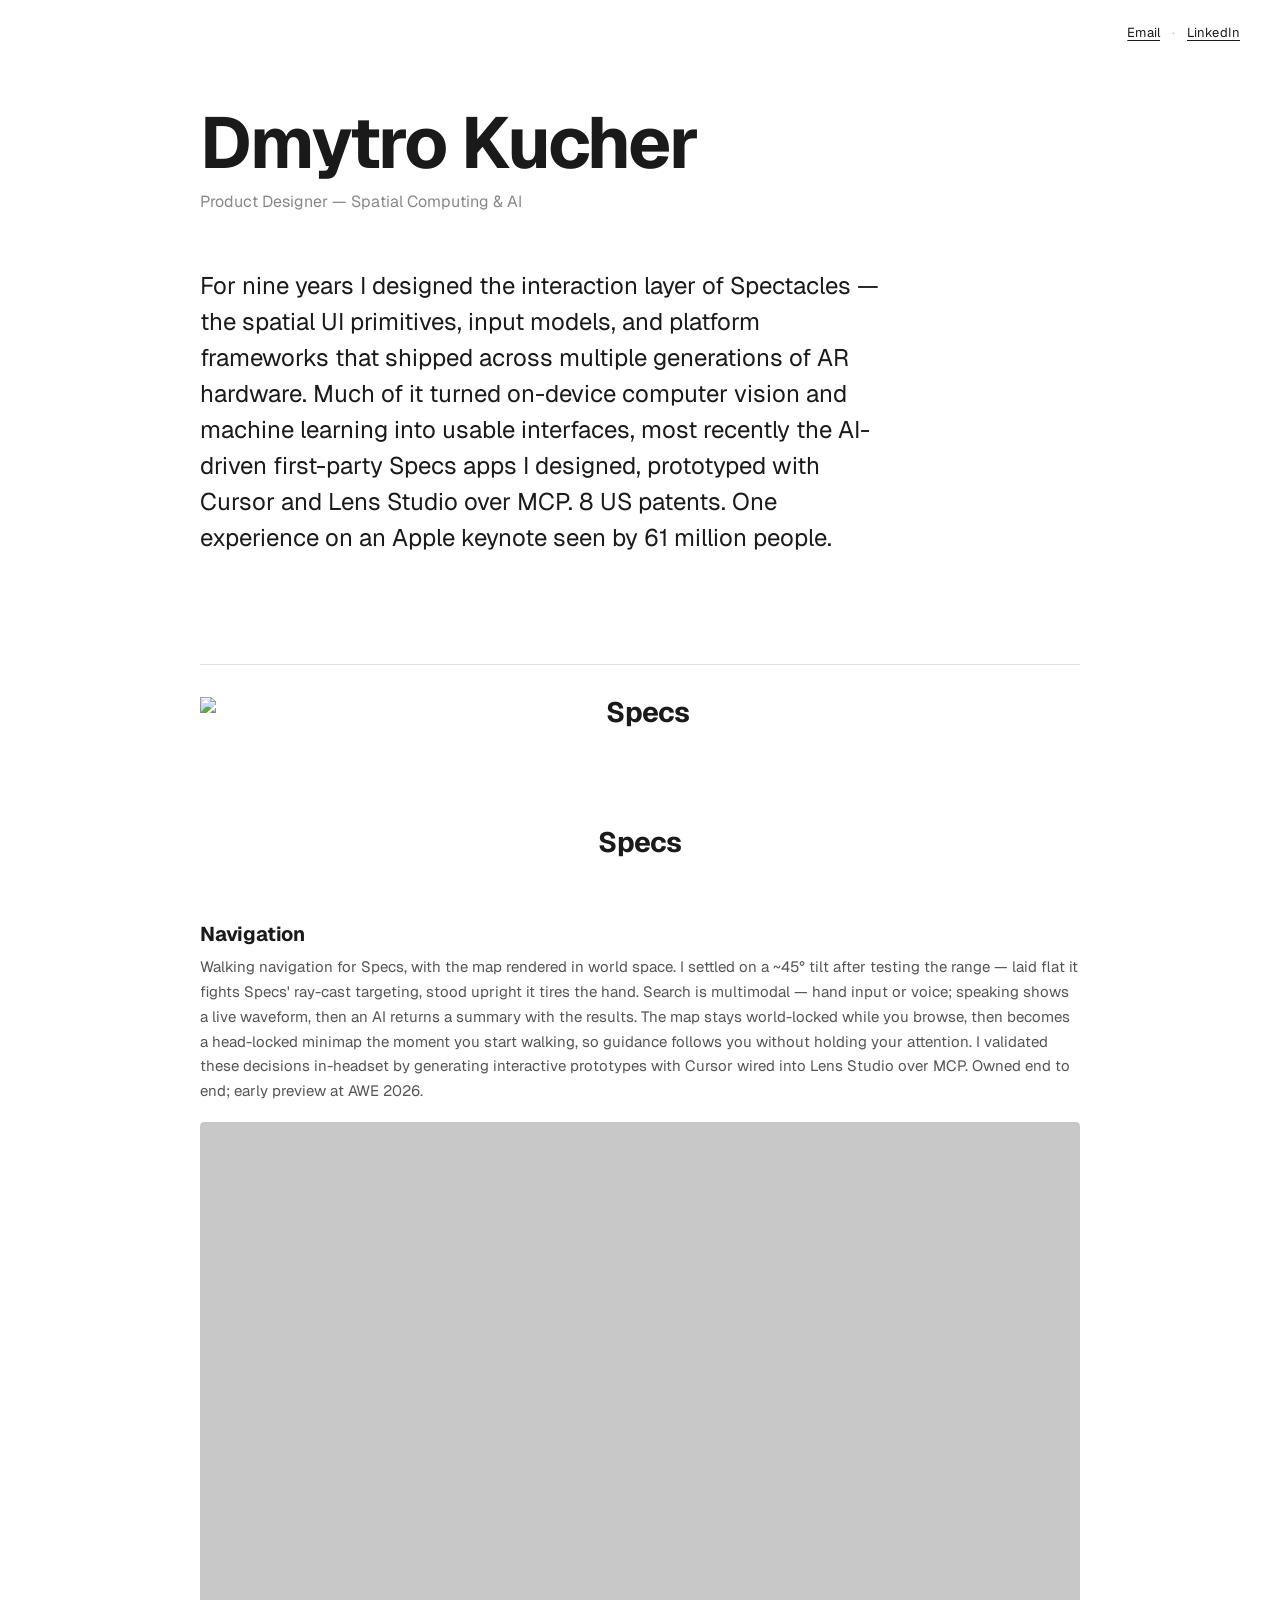
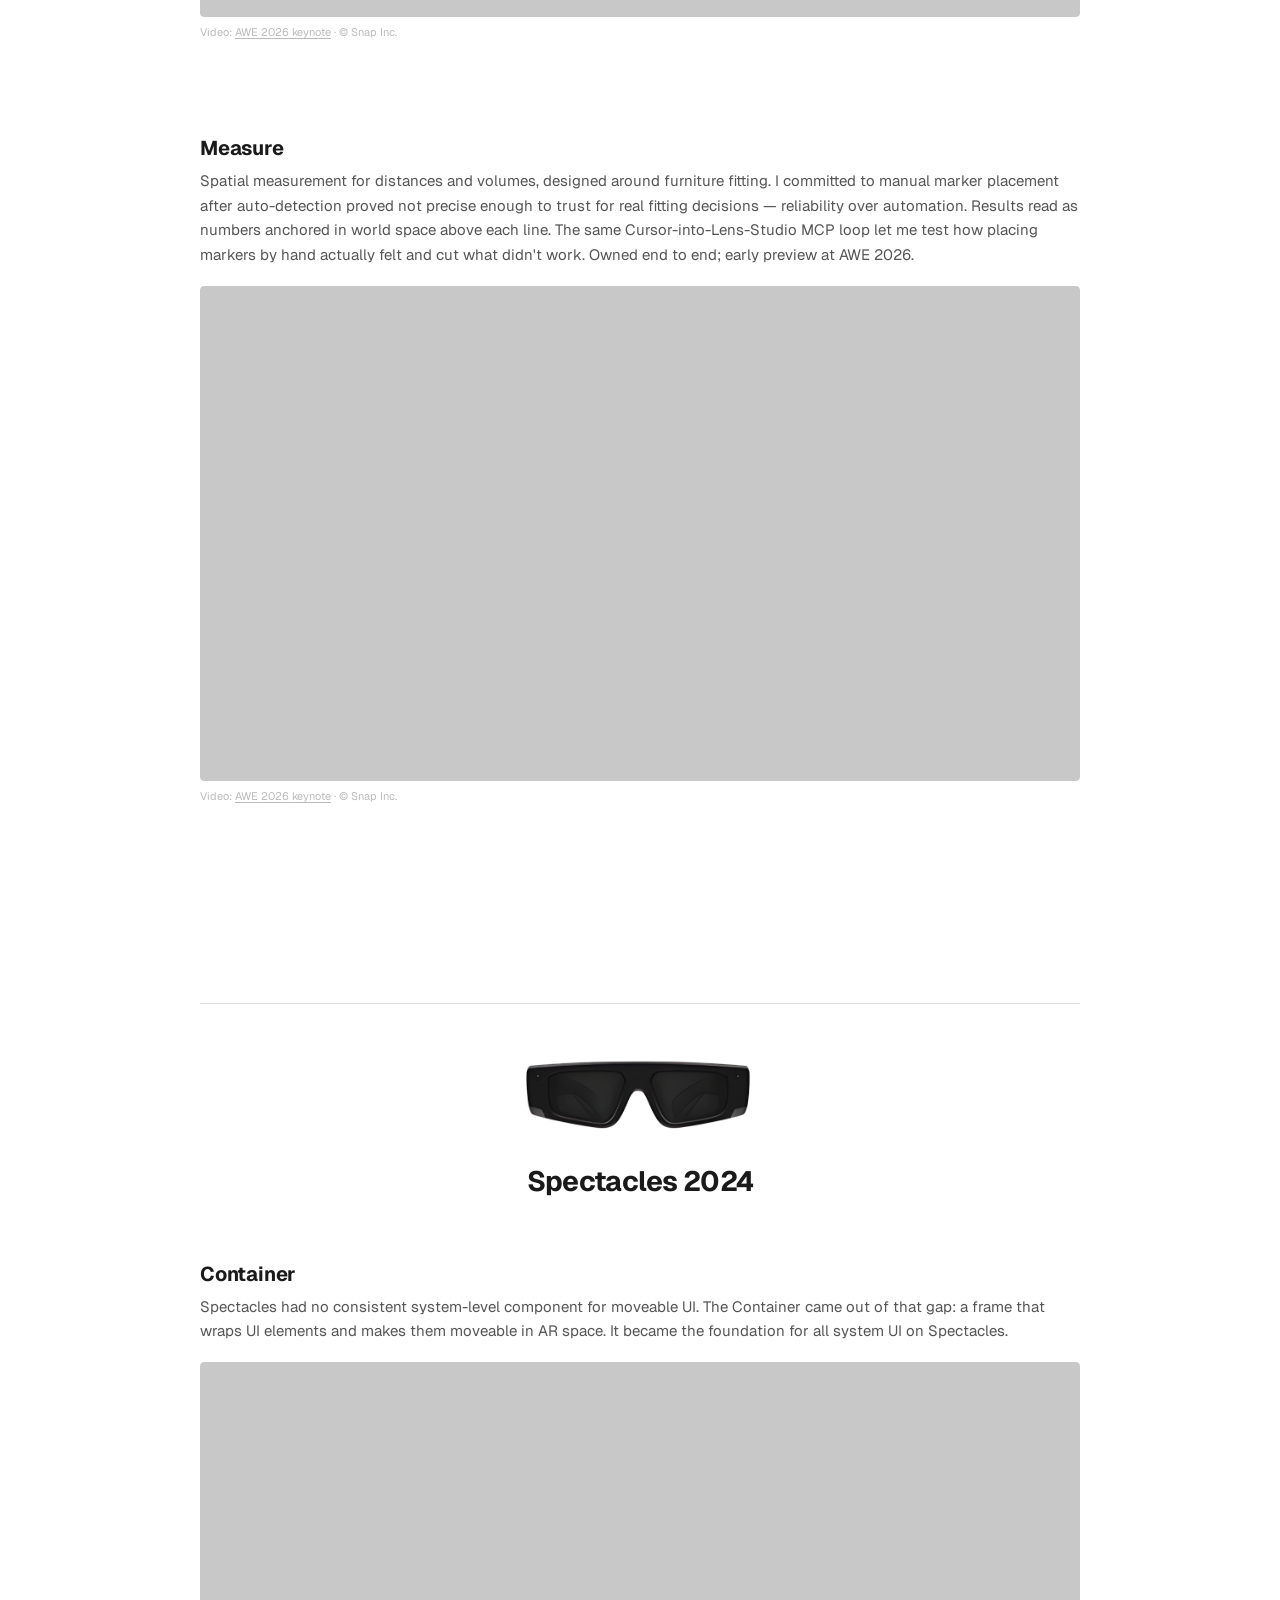
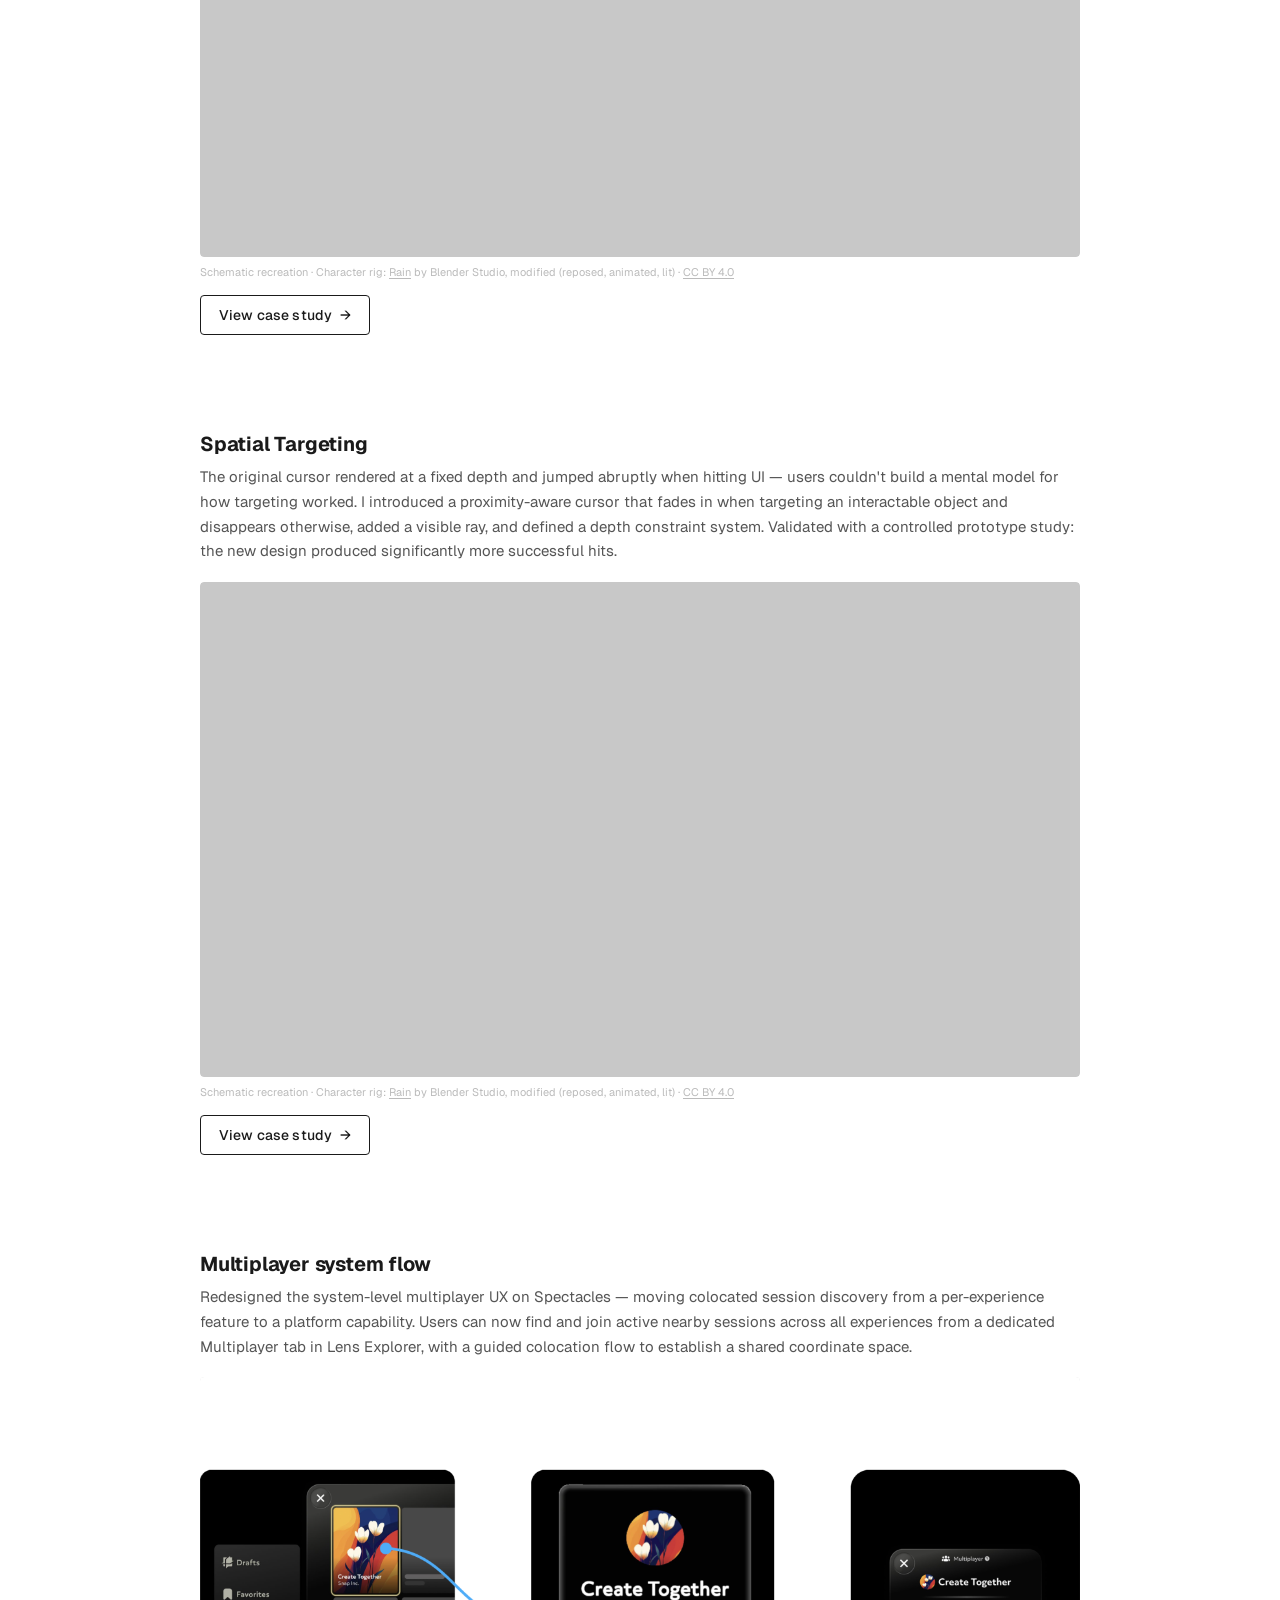
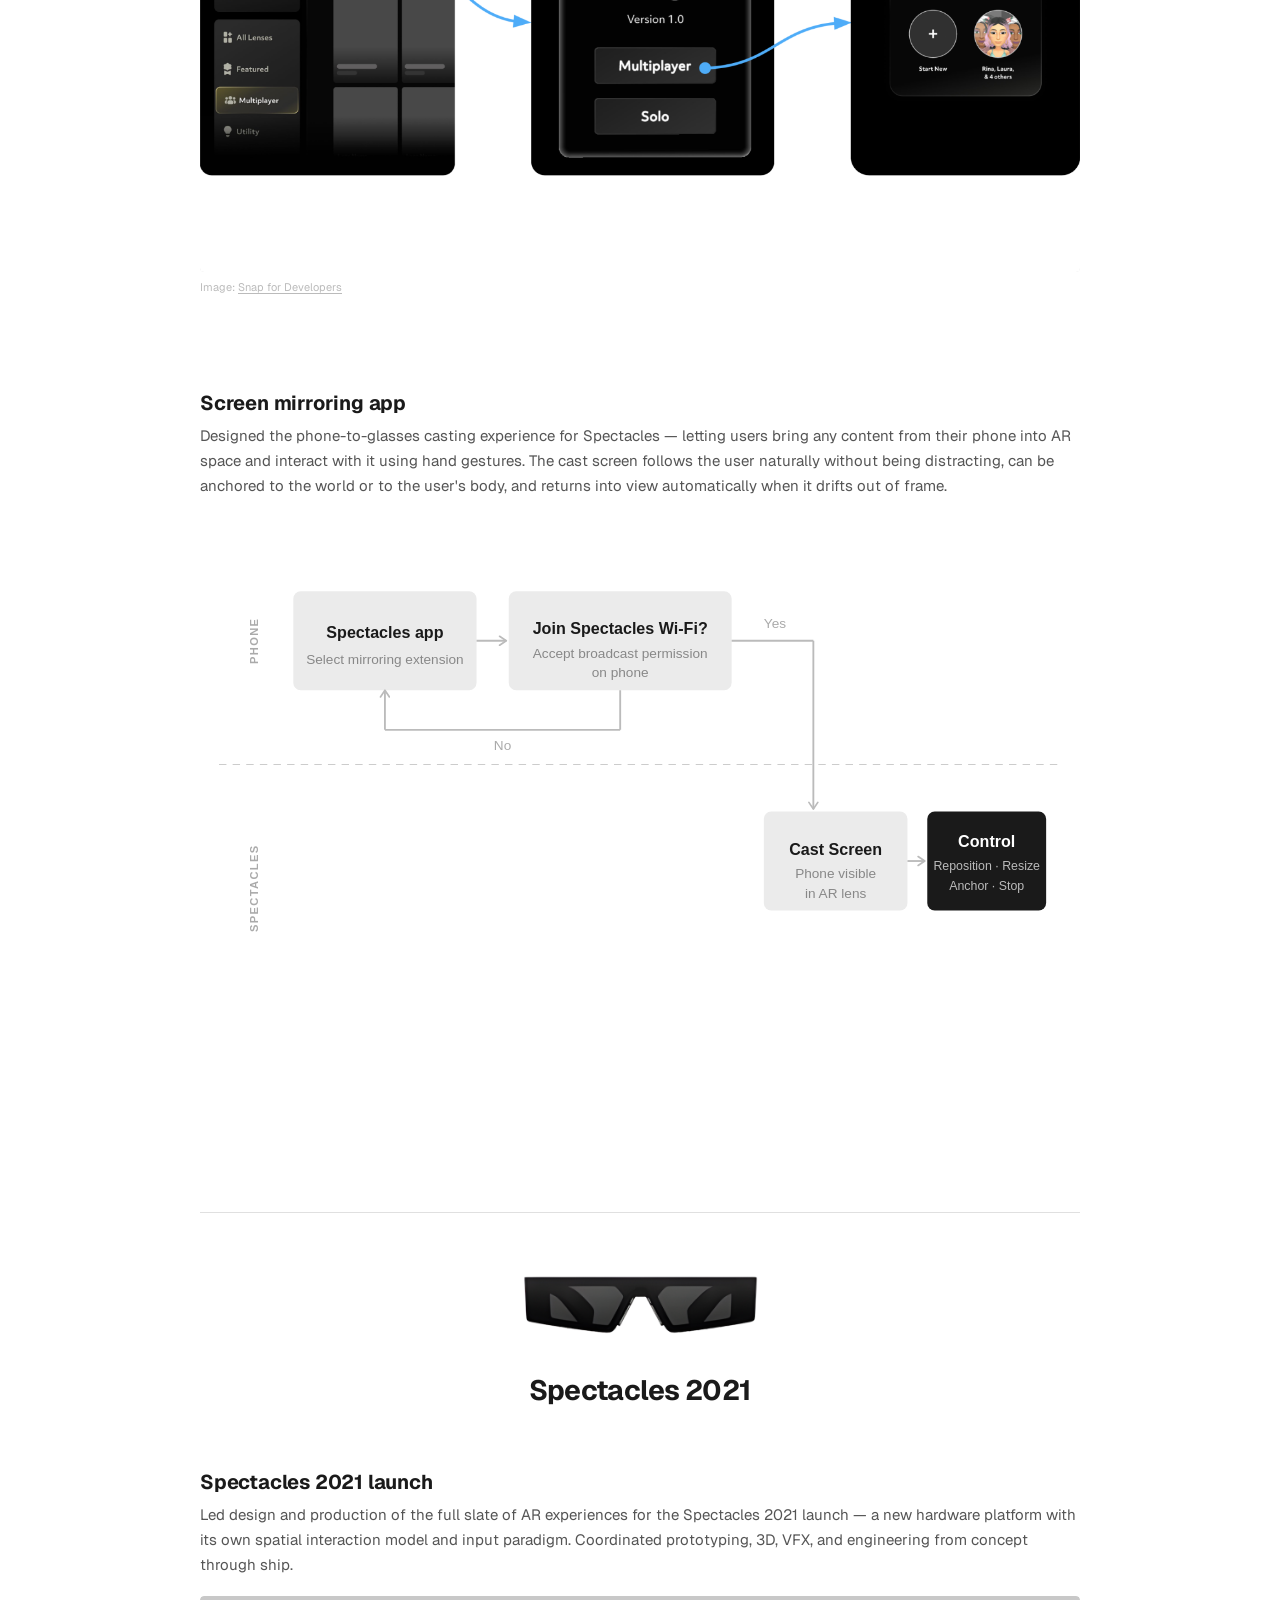
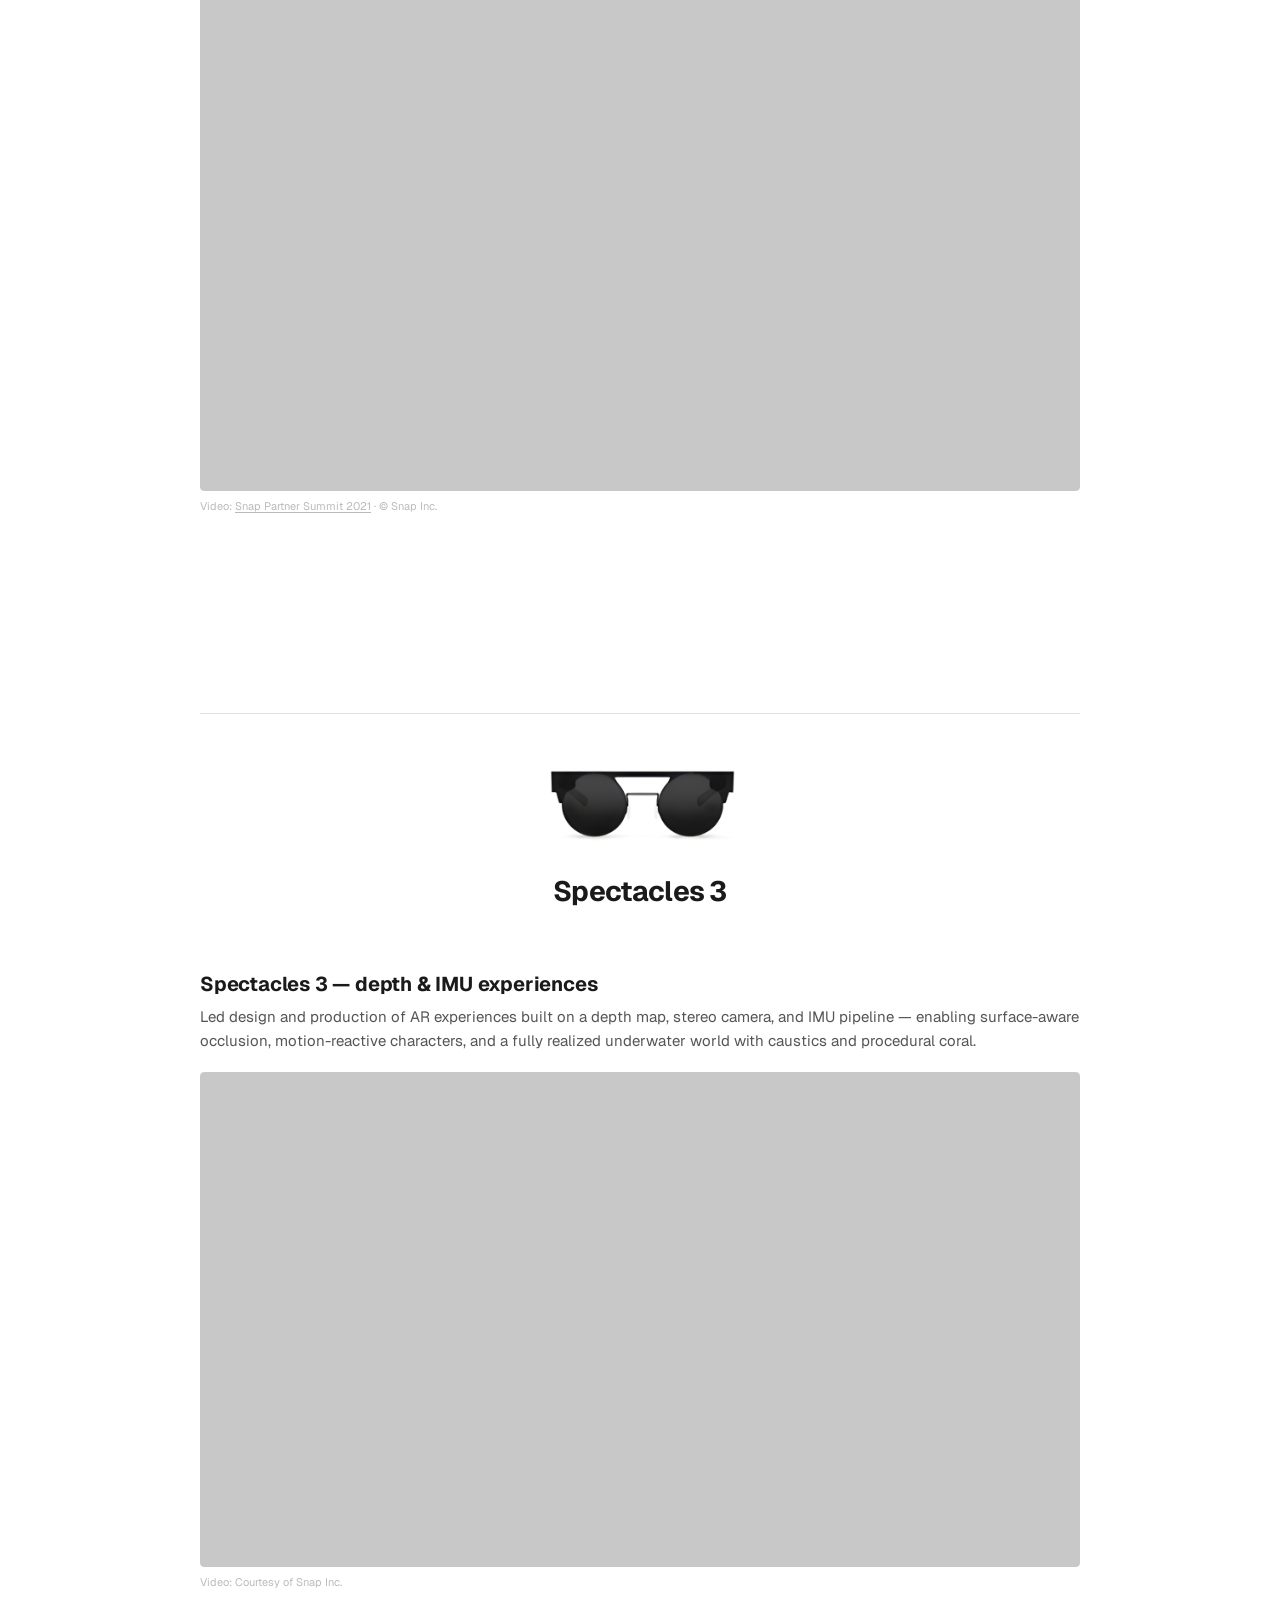
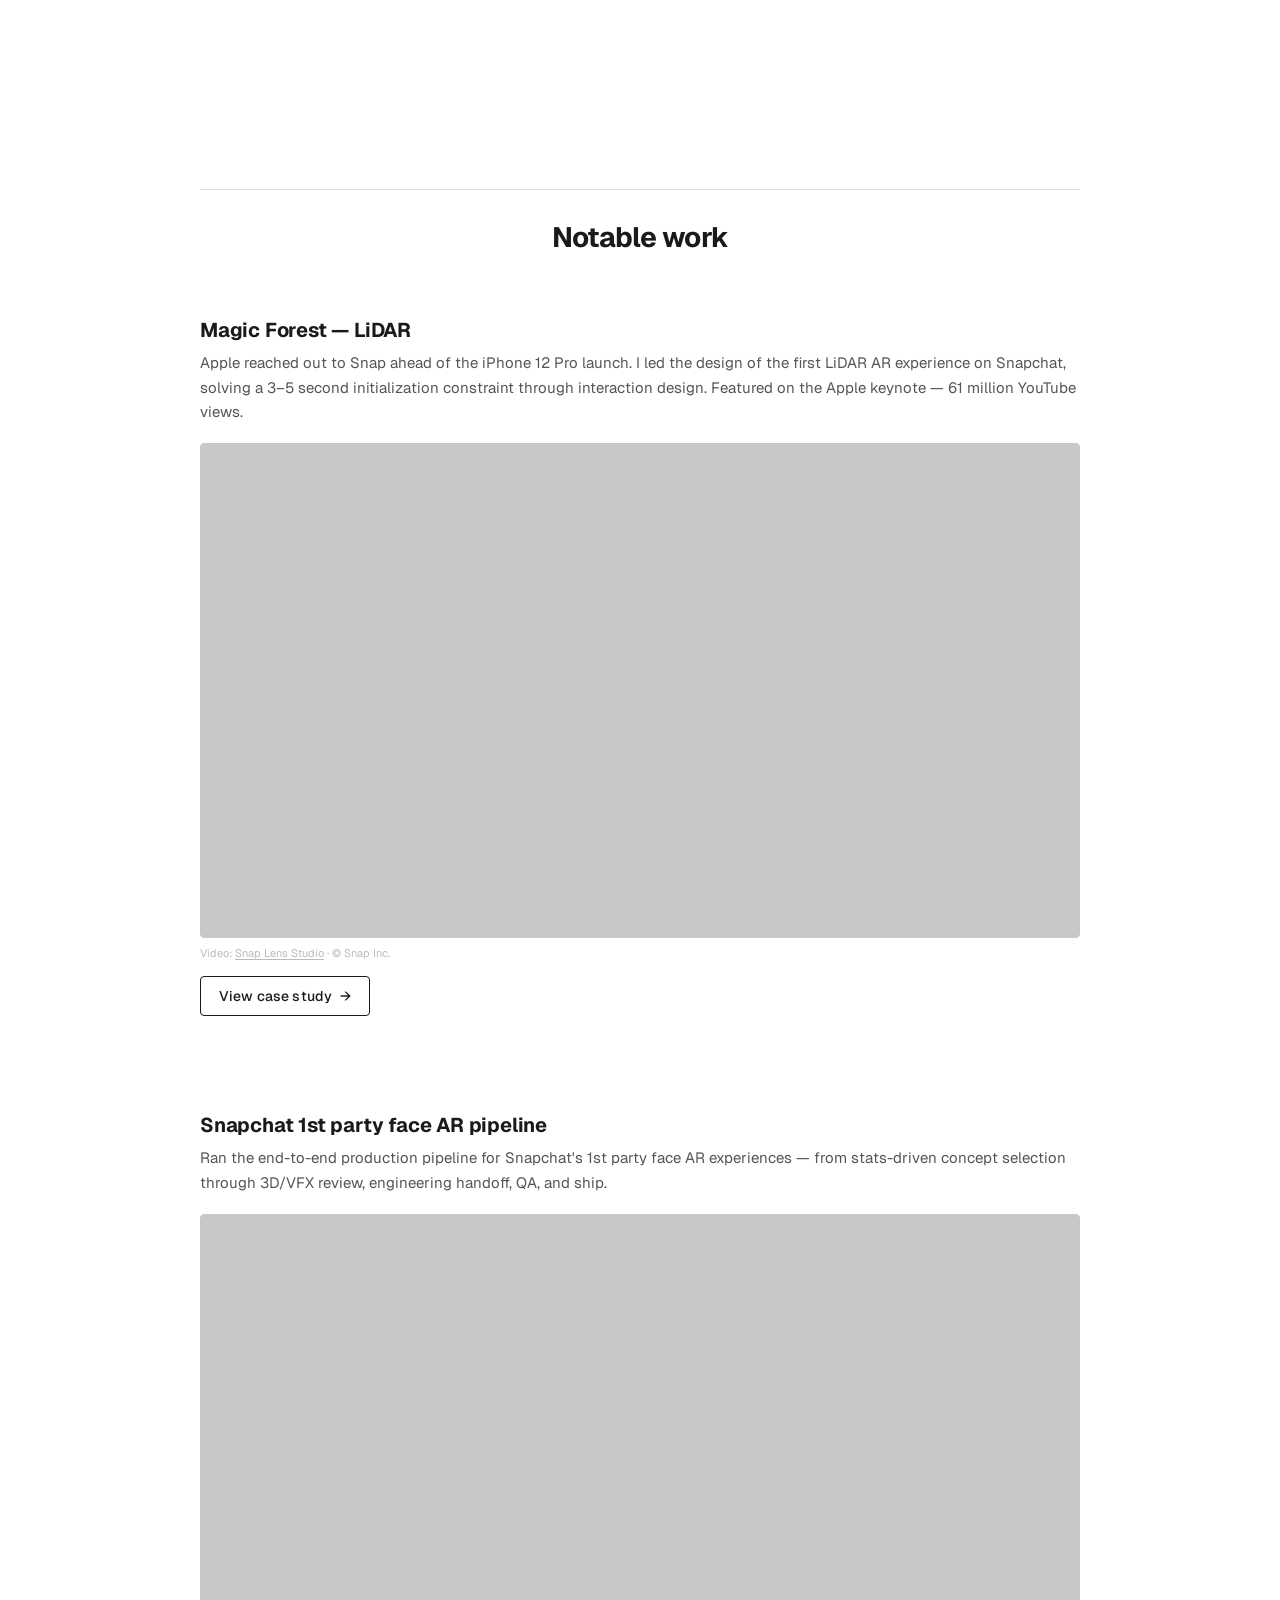
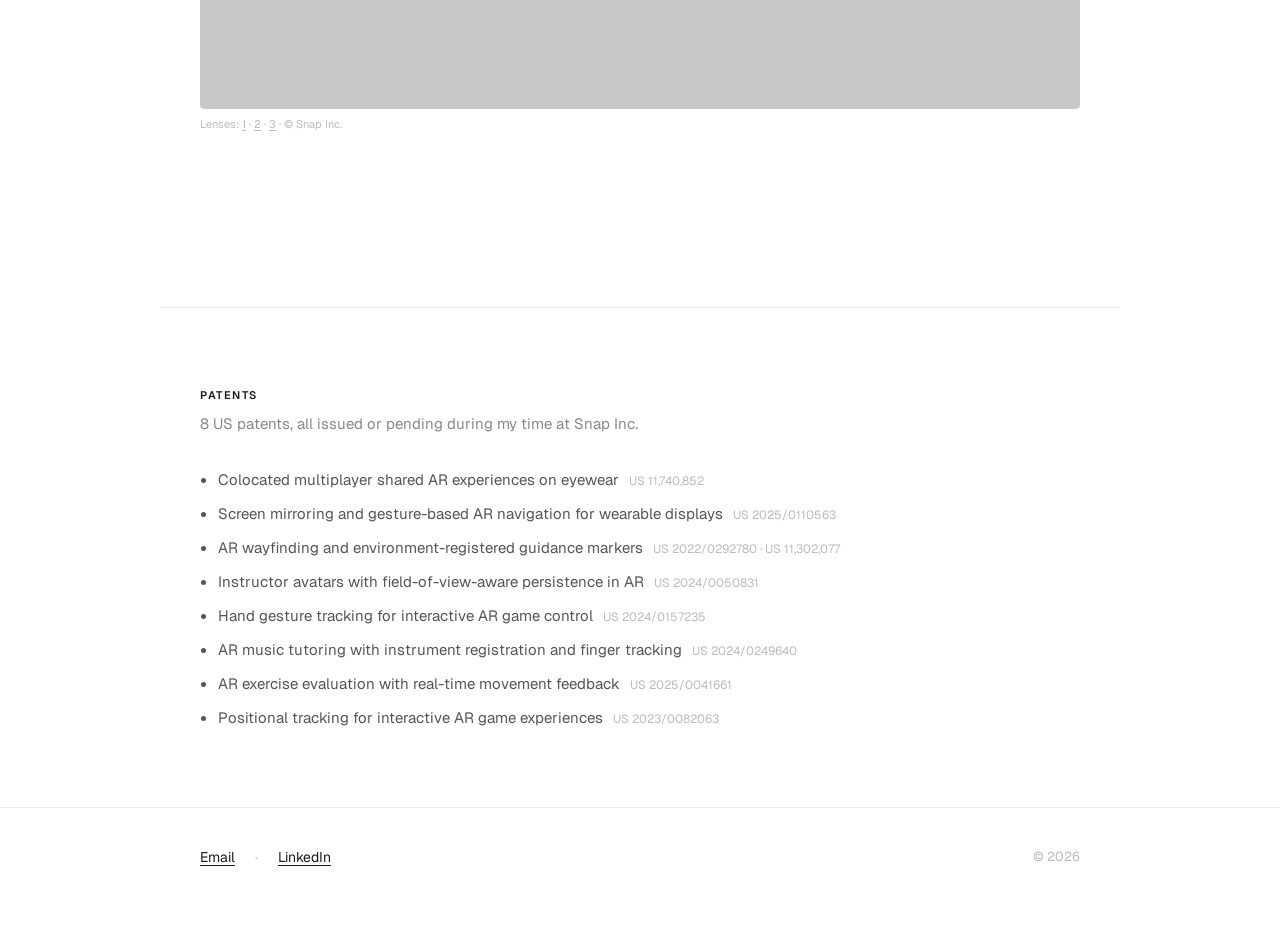
==== index.html @ 1b62a597 "Add files via upload" ====
<!DOCTYPE html>
<html lang="en">
<head>
<meta charset="UTF-8">
<meta name="viewport" content="width=device-width, initial-scale=1.0">
<title>Dmytro Kucher — Product Designer, XR &amp; Spatial Interfaces</title>
<link rel="preconnect" href="https://fonts.googleapis.com">
<link rel="preconnect" href="https://fonts.gstatic.com" crossorigin>
<link href="https://fonts.googleapis.com/css2?family=Geist:wght@300;400;500;600;700;900&display=swap" rel="stylesheet">
<link rel="stylesheet" href="style.css">
  <link rel="icon" type="image/x-icon" href="favicon.ico">
  <link rel="icon" type="image/svg+xml" href="favicon.svg">
  <link rel="apple-touch-icon" href="apple-touch-icon.png">
  <link rel="manifest" href="site.webmanifest">
  <style>
    .reveal {
      opacity: 0;
      transform: translateY(24px);
      transition: opacity 0.9s ease, transform 0.9s ease;
    }
    .reveal.visible {
      opacity: 1;
      transform: translateY(0);
    }
  </style>
</head>
<body>

<nav class="top-nav">
  <div class="nav-left"></div>
  <div class="nav-right">
    <a href="mailto:kucherdim@gmail.com">Email</a>
    <span class="nav-sep">·</span>
    <a href="https://www.linkedin.com/in/dmitry-kucher-b4b960a4/" target="_blank" rel="noopener">LinkedIn</a>
  </div>
</nav>

<section class="hero">
  <div class="wrapper">
    <h1>Dmytro Kucher</h1>
    <p class="subtitle">Product Designer — Spatial Computing &amp; AI</p>

    <p class="lead">For nine years I designed the interaction layer of Spectacles — the spatial UI primitives, input models, and platform frameworks that shipped across multiple generations of AR hardware. Much of it turned on-device computer vision and machine learning into usable interfaces, most recently the AI-driven first-party Specs apps I designed, prototyped with Cursor and Lens Studio over MCP. 8 US patents. One experience on an Apple keynote seen by 61 million people.</p>
  </div>
</section>

<section class="timeline-section">
  <div class="wrapper">

    <!-- SPECS -->
    <div class="role-block">
      <div class="role-meta">
        <!-- PLACEHOLDER IMAGE: replace specs.png with the Specs glasses image (same 120px height as the other generations) -->
        <div class="employer"><img src="specs.png" alt="Specs" style="height:120px;width:auto;display:block;margin-bottom:10px;">Specs</div>
      </div>

            <div class="entry">
        <div class="entry-title">Navigation</div>
        <p class="entry-desc">Walking navigation for Specs, with the map rendered in world space. I settled on a ~45° tilt after testing the range — laid flat it fights Specs' ray-cast targeting, stood upright it tires the hand. Search is multimodal — hand input or voice; speaking shows a live waveform, then an AI returns a summary with the results. The map stays world-locked while you browse, then becomes a head-locked minimap the moment you start walking, so guidance follows you without holding your attention. I validated these decisions in-headset by generating interactive prototypes with Cursor wired into Lens Studio over MCP. Owned end to end; early preview at AWE 2026.</p>
        <!-- PLACEHOLDER VIDEO: replace specs-navigation.mp4 (reuses .entry-visual, so it inherits the same aspect ratio as the live videos) -->
        <div class="entry-visual"><video src="specs-navigation.mp4" autoplay loop muted playsinline></video></div>
        <p class="entry-credit">Video: <a href="https://youtu.be/bsqQG4iiK2Y?t=1193" target="_blank" rel="noopener">AWE 2026 keynote</a> · © Snap Inc.</p>
      </div>
            <div class="entry">
        <div class="entry-title">Measure</div>
        <p class="entry-desc">Spatial measurement for distances and volumes, designed around furniture fitting. I committed to manual marker placement after auto-detection proved not precise enough to trust for real fitting decisions — reliability over automation. Results read as numbers anchored in world space above each line. The same Cursor-into-Lens-Studio MCP loop let me test how placing markers by hand actually felt and cut what didn't work. Owned end to end; early preview at AWE 2026.</p>
        <!-- PLACEHOLDER VIDEO: replace specs-measure.mp4 (reuses .entry-visual, so it inherits the same aspect ratio as the live videos) -->
        <div class="entry-visual"><video src="specs-measure.mp4" autoplay loop muted playsinline></video></div>
        <p class="entry-credit">Video: <a href="https://youtu.be/bsqQG4iiK2Y?t=1204" target="_blank" rel="noopener">AWE 2026 keynote</a> · © Snap Inc.</p>
      </div>
    </div>

    <!-- SPECTACLES 2024 -->
    <div class="role-block">
      <div class="role-meta">
        <div class="employer"><img src="specs2024.png" alt="Spectacles 2024" style="height:120px;width:auto;display:block;margin-bottom:10px;">Spectacles 2024</div>
      </div>

            <div class="entry">
        <div class="entry-title">Container</div>
        <p class="entry-desc">Spectacles had no consistent system-level component for moveable UI. The Container came out of that gap: a frame that wraps UI elements and makes them moveable in AR space. It became the foundation for all system UI on Spectacles.</p>
        <div class="entry-visual"><video src="container-animation.mp4" autoplay loop muted playsinline></video></div>
        <p class="entry-credit">Schematic recreation · Character rig: <a href="https://studio.blender.org/characters/rain/v3/" target="_blank" rel="noopener">Rain</a> by Blender Studio, modified (reposed, animated, lit) · <a href="https://creativecommons.org/licenses/by/4.0/" target="_blank" rel="noopener">CC BY 4.0</a></p>
        <a class="btn-case-study" href="container.html">View case study <span class="arrow">→</span></a>
      </div>
            <div class="entry">
        <div class="entry-title">Spatial Targeting</div>
        <p class="entry-desc">The original cursor rendered at a fixed depth and jumped abruptly when hitting UI — users couldn't build a mental model for how targeting worked. I introduced a proximity-aware cursor that fades in when targeting an interactable object and disappears otherwise, added a visible ray, and defined a depth constraint system. Validated with a controlled prototype study: the new design produced significantly more successful hits.</p>
        <div class="entry-visual"><video src="targeting-ray.mp4" autoplay loop muted playsinline></video></div>
        <p class="entry-credit">Schematic recreation · Character rig: <a href="https://studio.blender.org/characters/rain/v3/" target="_blank" rel="noopener">Rain</a> by Blender Studio, modified (reposed, animated, lit) · <a href="https://creativecommons.org/licenses/by/4.0/" target="_blank" rel="noopener">CC BY 4.0</a></p>
        <a class="btn-case-study" href="targeting.html">View case study <span class="arrow">→</span></a>
      </div>
            <div class="entry">
        <div class="entry-title">Multiplayer system flow</div>
        <p class="entry-desc">Redesigned the system-level multiplayer UX on Spectacles — moving colocated session discovery from a per-experience feature to a platform capability. Users can now find and join active nearby sessions across all experiences from a dedicated Multiplayer tab in Lens Explorer, with a guided colocation flow to establish a shared coordinate space.</p>
        <div class="entry-visual"><img src="Multiplayer.png" alt="Multiplayer session flow on Spectacles"></div>
        <p class="entry-credit">Image: <a href="https://developers.snap.com/spectacles/about-spectacles-features/connected-lenses/using-connected-lenses" target="_blank" rel="noopener">Snap for Developers</a></p>
      </div>
            <div class="entry">
        <div class="entry-title">Screen mirroring app</div>
        <p class="entry-desc">Designed the phone-to-glasses casting experience for Spectacles — letting users bring any content from their phone into AR space and interact with it using hand gestures. The cast screen follows the user naturally without being distracting, can be anchored to the world or to the user's body, and returns into view automatically when it drifts out of frame.</p>
        <div class="entry-visual" style="background:#FFFFFF;display:flex;align-items:center;justify-content:center;"><img src="mirroring-flow.svg" alt="Screen mirroring user flow" style="width:100%;height:100%;object-fit:contain;"></div>
      </div>
    </div>

    <!-- SPECTACLES 2021 -->
    <div class="role-block">
      <div class="role-meta">
        <div class="employer"><img src="specs2021.png" alt="Spectacles 2021" style="height:120px;width:auto;display:block;margin-bottom:10px;">Spectacles 2021</div>
      </div>

            <div class="entry">
        <div class="entry-title">Spectacles 2021 launch</div>
        <p class="entry-desc">Led design and production of the full slate of AR experiences for the Spectacles 2021 launch — a new hardware platform with its own spatial interaction model and input paradigm. Coordinated prototyping, 3D, VFX, and engineering from concept through ship.</p>
        <div class="entry-visual"><video src="Spectacles2021.mp4" autoplay loop muted playsinline></video></div>
        <p class="entry-credit">Video: <a href="https://www.youtube.com/watch?v=UfIlA6zC-WY&list=PLdfCGl7CQeT-drzWTxc3ieiML65ss8rp3" target="_blank" rel="noopener">Snap Partner Summit 2021</a> · © Snap Inc.</p>
      </div>
    </div>

    <!-- SPECTACLES 3 -->
    <div class="role-block">
      <div class="role-meta">
        <div class="employer"><img src="specs3.png" alt="Spectacles 3" style="height:120px;width:auto;display:block;margin-bottom:10px;">Spectacles 3</div>
      </div>

            <div class="entry">
        <div class="entry-title">Spectacles 3 — depth &amp; IMU experiences</div>
        <p class="entry-desc">Led design and production of AR experiences built on a depth map, stereo camera, and IMU pipeline — enabling surface-aware occlusion, motion-reactive characters, and a fully realized underwater world with caustics and procedural coral.</p>
        <div class="entry-visual"><video src="Spectacles3.mp4" autoplay loop muted playsinline></video></div>
        <p class="entry-credit">Video: Courtesy of Snap Inc.</p>
      </div>
    </div>

    <!-- NOTABLE WORK -->
    <div class="role-block">
      <div class="role-meta">
        <div class="employer">Notable work</div>
      </div>

            <div class="entry">
        <div class="entry-title">Magic Forest — LiDAR</div>
        <p class="entry-desc">Apple reached out to Snap ahead of the iPhone 12 Pro launch. I led the design of the first LiDAR AR experience on Snapchat, solving a 3–5 second initialization constraint through interaction design. Featured on the Apple keynote — 61 million YouTube views.</p>
        <div class="entry-visual"><video src="lidar.mp4" autoplay loop muted playsinline></video></div>
        <p class="entry-credit">Video: <a href="https://www.youtube.com/watch?v=NS8Dqvi_wIk" target="_blank" rel="noopener">Snap Lens Studio</a> · © Snap Inc.</p>
        <a class="btn-case-study" href="magic-forest.html">View case study <span class="arrow">→</span></a>
      </div>
            <div class="entry">
        <div class="entry-title">Snapchat 1st party face AR pipeline</div>
        <p class="entry-desc">Ran the end-to-end production pipeline for Snapchat's 1st party face AR experiences — from stats-driven concept selection through 3D/VFX review, engineering handoff, QA, and ship.</p>
        <div class="entry-visual"><video src="SnapchatFaceLensesVideo.mp4" autoplay loop muted playsinline></video></div>
        <p class="entry-credit">Lenses: <a href="https://www.snapchat.com/lens/be972436a59747d3b4c5998f6a5438cb?type=SNAPCODE&metadata=01&mt=8" target="_blank" rel="noopener">1</a> · <a href="https://www.snapchat.com/lens/8e8ec1a9899842dc802b79e0346b1a87?type=SNAPCODE&metadata=01" target="_blank" rel="noopener">2</a> · <a href="https://www.snapchat.com/lens/62557f0eab924a7599a6fe6b2d5b8308?type=SNAPCODE&metadata=01" target="_blank" rel="noopener">3</a> · © Snap Inc.</p>
      </div>
    </div>

  </div>
</section>

<section class="patents-section">
  <div class="wrapper">
    <div class="section-label">Patents</div>
    <p class="patents-intro">8 US patents, all issued or pending during my time at Snap Inc.</p>
    <ul class="patent-list">
      <li><div class="patent-row"><span class="patent-desc">Colocated multiplayer shared AR experiences on eyewear</span><span class="patent-num">US 11,740,852</span></div></li>
      <li><div class="patent-row"><span class="patent-desc">Screen mirroring and gesture-based AR navigation for wearable displays</span><span class="patent-num">US 2025/0110563</span></div></li>
      <li><div class="patent-row"><span class="patent-desc">AR wayfinding and environment-registered guidance markers</span><span class="patent-num">US 2022/0292780 · US 11,302,077</span></div></li>
      <li><div class="patent-row"><span class="patent-desc">Instructor avatars with field-of-view-aware persistence in AR</span><span class="patent-num">US 2024/0050831</span></div></li>
      <li><div class="patent-row"><span class="patent-desc">Hand gesture tracking for interactive AR game control</span><span class="patent-num">US 2024/0157235</span></div></li>
      <li><div class="patent-row"><span class="patent-desc">AR music tutoring with instrument registration and finger tracking</span><span class="patent-num">US 2024/0249640</span></div></li>
      <li><div class="patent-row"><span class="patent-desc">AR exercise evaluation with real-time movement feedback</span><span class="patent-num">US 2025/0041661</span></div></li>
      <li><div class="patent-row"><span class="patent-desc">Positional tracking for interactive AR game experiences</span><span class="patent-num">US 2023/0082063</span></div></li>
    </ul>
  </div>
</section>

<footer>
  <div class="wrapper">
    <div class="footer-inner">
      <a href="mailto:kucherdim@gmail.com">Email</a>
      <span class="footer-sep">·</span>
      <a href="https://www.linkedin.com/in/dmitry-kucher-b4b960a4/" target="_blank" rel="noopener">LinkedIn</a>
      <span class="footer-copy">© 2026</span>
    </div>
  </div>
</footer>


<script>
  // ── Scroll position preservation ──
  // Save scroll position whenever the user clicks a "View case study" link.
  // On load, restore if we have one saved AND we arrived here via back navigation.
  
  const SCROLL_KEY = 'dk_timeline_scroll';

  // Save scroll before navigating away to a case study
  document.querySelectorAll('.btn-case-study').forEach(link => {
    link.addEventListener('click', () => {
      try {
        sessionStorage.setItem(SCROLL_KEY, String(window.scrollY));
      } catch (err) {
        // sessionStorage not available — fall through
      }
    });
  });

  // On load, restore scroll position if we have one saved
  window.addEventListener('load', () => {
    try {
      const saved = sessionStorage.getItem(SCROLL_KEY);
      if (saved !== null) {
        // Use instant scroll to avoid visible jump
        window.scrollTo({ top: parseInt(saved, 10), behavior: 'instant' });
        sessionStorage.removeItem(SCROLL_KEY);
      }
    } catch (err) {
      // sessionStorage not available — ignore
    }
  });

  // Tell browser we manage scroll restoration ourselves
  if ('scrollRestoration' in history) {
    history.scrollRestoration = 'manual';
  }
</script>
  <script>
    const observer = new IntersectionObserver((entries) => {
      entries.forEach(entry => {
        if (entry.isIntersecting) {
          entry.target.classList.add('visible');
          observer.unobserve(entry.target);
        }
      });
    }, { threshold: 0.1 });

    document.querySelectorAll('.entry, .role-meta, .snap-attribution').forEach(el => {
      el.classList.add('reveal');
      observer.observe(el);
    });
  </script>
</body>
</html>
---- style.css ----
/* ============================================================
   Dmytro Kucher — Portfolio stylesheet (shared across all pages)
   ============================================================ */

*, *::before, *::after { box-sizing: border-box; margin: 0; padding: 0; }

:root {
  --orange: #1A1A1A; /* orange disabled — using black */
  --black: #1A1A1A;
  --gray: #555555;
  --light-gray: #888888;
  --lighter-gray: #BBBBBB;
  --border: #E8E8E8;
  --bg: #FFFFFF;
  --max-width: 960px;
  --reading-width: 680px;
  --ease-out: cubic-bezier(0.16, 1, 0.3, 1);
}

html { font-size: 16px; scroll-behavior: auto; }

body {
  font-family: 'Geist', -apple-system, BlinkMacSystemFont, sans-serif;
  background: var(--bg);
  color: var(--black);
  -webkit-font-smoothing: antialiased;
  -moz-osx-font-smoothing: grayscale;
}

/* ── NAV ── */
nav.top-nav {
  padding: 24px 40px;
  display: flex;
  justify-content: space-between;
  align-items: center;
}

nav.top-nav .nav-left {
  font-size: 13px;
  font-weight: 500;
  color: var(--black);
}

nav.top-nav .nav-left a {
  color: var(--black);
  text-decoration: none;
}

nav.top-nav .nav-back {
  display: inline-flex;
  align-items: center;
  gap: 6px;
  font-weight: 400;
  transition: opacity 0.15s;
}

nav.top-nav .nav-back .arrow {
  display: inline-block;
  transition: transform 0.15s var(--ease-out);
}

nav.top-nav .nav-back:hover .arrow {
  transform: translateX(-2px);
}

nav.top-nav .nav-right {
  display: flex;
  align-items: center;
}

nav.top-nav a {
  font-size: 13px;
  font-weight: 400;
  color: var(--orange);
  text-decoration: underline;
  text-underline-offset: 3px;
  letter-spacing: 0.01em;
  transition: opacity 0.15s;
}

nav.top-nav .nav-right a:hover { opacity: 0.65; }
nav.top-nav .nav-left a:hover { opacity: 0.65; }

.nav-sep {
  color: var(--lighter-gray);
  margin: 0 12px;
  font-size: 13px;
}

/* ── WRAPPER ── */
.wrapper {
  max-width: var(--max-width);
  margin: 0 auto;
  padding: 0 40px;
}

.wrapper-narrow {
  max-width: 760px;
  margin: 0 auto;
  padding: 0 40px;
}

/* ── HERO (index only) ── */
.hero {
  padding-top: 40px;
  padding-bottom: 80px;
}

.hero h1 {
  font-size: clamp(48px, 6vw, 72px);
  font-weight: 700;
  line-height: 1.05;
  letter-spacing: -0.03em;
  color: var(--black);
  margin-bottom: 10px;
}

.hero .subtitle {
  font-size: 16px;
  font-weight: 400;
  color: var(--light-gray);
  margin-bottom: 56px;
}

.hero .lead {
  font-size: clamp(20px, 2.4vw, 24px);
  font-weight: 400;
  line-height: 1.5;
  color: var(--black);
  max-width: var(--reading-width);
  margin-bottom: 28px;
}

.hero .body-text {
  font-size: 16px;
  line-height: 1.75;
  color: var(--gray);
  max-width: 660px;
  margin-bottom: 20px;
}

/* ── TIMELINE ── */
.timeline-section { padding-bottom: 80px; }
.snap-attribution {
  font-size: 12px;
  color: var(--lighter-gray);
  font-style: italic;
  margin-bottom: 64px;
  text-align: center;
}
.role-block { margin-bottom: 200px; position: relative; }
.role-block:last-child { margin-bottom: 0; }

.role-meta {
  border-top: 1px solid #E0E0E0;
  padding-top: 32px;
  margin-bottom: 64px;
  position: relative;
  text-align: center;
}

.role-meta img {
  margin-left: auto;
  margin-right: auto;
}

.role-meta .employer {
  font-size: 28px;
  font-weight: 700;
  color: var(--black);
  letter-spacing: -0.025em;
  line-height: 1.1;
  margin-bottom: 10px;
}

.role-meta .role-title {
  font-size: 14px;
  font-weight: 500;
  color: var(--black);
  margin-bottom: 2px;
}

.role-meta .role-location,
.role-meta .role-dates {
  font-size: 14px;
  font-weight: 400;
  color: var(--light-gray);
}

.role-meta .role-employment-note {
  font-size: 12px;
  font-weight: 400;
  color: var(--lighter-gray);
  margin-top: 6px;
  font-style: italic;
}

/* ── ENTRY (timeline) ── */
.entry { margin-bottom: 96px; }
.entry:last-child { margin-bottom: 0; }

.entry-visual {
  width: 100%;
  aspect-ratio: 16/9;
  background: #C8C8C8;
  border-radius: 4px;
  overflow: hidden;
  margin-bottom: 20px;
  position: relative;
  transform: translateZ(0);
  isolation: isolate;
  -webkit-mask-image: -webkit-radial-gradient(white, black);
}

.entry-visual img,
.entry-visual video {
  position: absolute;
  top: 0; left: 0;
  width: 100%;
  height: 100%;
  object-fit: cover;
  display: block;
}

.entry-visual .placeholder-label {
  position: absolute;
  bottom: 12px;
  left: 14px;
  font-size: 12px;
  color: rgba(255,255,255,0.5);
}

.entry-title {
  font-size: 20px;
  font-weight: 700;
  color: var(--black);
  letter-spacing: -0.01em;
  margin-bottom: 8px;
}

.entry-desc {
  font-size: 15px;
  line-height: 1.65;
  color: var(--gray);
  margin-bottom: 18px;
}

.entry-credit, .cs-visual + .entry-credit {
  font-size: 11px;
  color: var(--lighter-gray);
  margin-top: -12px;
  margin-bottom: 16px;
}

.entry-credit a, .cs-visual + .entry-credit a {
  color: var(--lighter-gray);
  text-decoration: underline;
  text-underline-offset: 2px;
}

/* ── CASE STUDY LINK BUTTON (secondary) ── */
.btn-case-study {
  display: inline-flex;
  align-items: center;
  gap: 8px;
  background: transparent;
  color: var(--black);
  font-family: 'Geist', sans-serif;
  font-size: 14px;
  font-weight: 500;
  padding: 10px 18px;
  border: 1px solid var(--black);
  border-radius: 4px;
  cursor: pointer;
  text-decoration: none;
  letter-spacing: 0.01em;
  transition: background 0.15s var(--ease-out), color 0.15s var(--ease-out);
}

.btn-case-study:hover {
  background: var(--black);
  color: #fff;
}

.btn-case-study .arrow {
  display: inline-block;
  transition: transform 0.15s var(--ease-out);
}

.btn-case-study:hover .arrow {
  transform: translateX(2px);
}

/* ── CASE STUDY PAGE ── */
.case-study-page {
  padding-top: 40px;
  padding-bottom: 80px;
}

.cs-title-block {
  margin-bottom: 56px;
}

.cs-title-block h1 {
  font-size: clamp(36px, 4.5vw, 52px);
  font-weight: 700;
  line-height: 1.12;
  letter-spacing: -0.02em;
  color: var(--black);
  margin-bottom: 12px;
  max-width: var(--reading-width);
}

.cs-title-block .cs-subtitle {
  font-size: 16px;
  color: var(--light-gray);
  line-height: 1.5;
  max-width: var(--reading-width);
}

.cs-section {
  margin-bottom: 56px;
  max-width: var(--reading-width);
}

.cs-label {
  font-size: 11px;
  font-weight: 600;
  letter-spacing: 0.14em;
  text-transform: uppercase;
  color: var(--orange);
  margin-bottom: 14px;
}

.cs-section h3 {
  font-size: 17px;
  font-weight: 600;
  color: var(--black);
  margin-bottom: 10px;
  margin-top: 28px;
  letter-spacing: -0.01em;
}

.cs-section h3:first-of-type {
  margin-top: 8px;
}

.cs-section p {
  font-size: 15px;
  line-height: 1.65;
  color: var(--gray);
  margin-bottom: 16px;
}

.cs-section ul {
  list-style: disc;
  padding-left: 20px;
  margin-bottom: 16px;
}

.cs-section ul li {
  font-size: 15px;
  line-height: 1.65;
  color: var(--gray);
  margin-bottom: 6px;
}

.cs-visual-flow {
  width: 100%;
  max-width: var(--reading-width);
  margin: 32px 0;
  border-radius: 4px;
  overflow: hidden;
}

.cs-visual-flow img {
  width: 100%;
  display: block;
}

.cs-visual {
  width: 100%;
  max-width: var(--reading-width);
  aspect-ratio: 16/9;
  background: #E8E8E8;
  border-radius: 4px;
  margin: 32px 0;
  overflow: hidden;
  position: relative;
  transform: translateZ(0);
  isolation: isolate;
  -webkit-mask-image: -webkit-radial-gradient(white, black);
}

.cs-visual img,
.cs-visual video {
  position: absolute;
  top: 0; left: 0;
  width: 100%;
  height: 100%;
  object-fit: cover;
  display: block;
}

.cs-visual .placeholder-label {
  position: absolute;
  bottom: 12px;
  left: 14px;
  font-size: 12px;
  color: rgba(0,0,0,0.3);
}

/* Back to timeline link */
.back-to-timeline {
  margin-top: 64px;
}

.back-link {
  display: inline-flex;
  align-items: center;
  gap: 8px;
  font-size: 14px;
  color: var(--black);
  text-decoration: none;
  font-weight: 500;
  padding: 10px 18px;
  border: 1px solid var(--black);
  border-radius: 4px;
  transition: background 0.15s var(--ease-out), color 0.15s var(--ease-out);
}

.back-link:hover {
  background: var(--black);
  color: #fff;
}

.back-link .arrow {
  display: inline-block;
  transition: transform 0.15s var(--ease-out);
}

.back-link:hover .arrow {
  transform: translateX(-2px);
}

/* ── PATENTS ── */
.patents-section {
  padding: 80px 0;
}

.patents-section .wrapper {
  border-top: 1px solid #EBEBEB;
  padding-top: 80px;
}

.section-label {
  font-size: 11px;
  font-weight: 600;
  letter-spacing: 0.14em;
  text-transform: uppercase;
  color: var(--orange);
  margin-bottom: 12px;
}

.patents-intro {
  font-size: 15px;
  color: var(--light-gray);
  margin-bottom: 36px;
}

.patent-list {
  list-style: disc;
  padding-left: 18px;
  display: flex;
  flex-direction: column;
  gap: 14px;
}

.patent-list li::marker { color: var(--gray); }

.patent-row {
  display: flex;
  align-items: baseline;
  gap: 10px;
  flex-wrap: wrap;
}

.patent-desc {
  font-size: 15px;
  color: var(--gray);
}

.patent-num {
  font-size: 12px;
  color: var(--lighter-gray);
  white-space: nowrap;
  flex-shrink: 0;
}

/* ── FOOTER ── */
footer {
  border-top: 1px solid #EBEBEB;
  padding: 40px 0 60px;
}

.footer-inner {
  display: flex;
  align-items: center;
  gap: 20px;
  flex-wrap: wrap;
}

footer a {
  font-size: 14px;
  color: var(--orange);
  text-decoration: underline;
  text-underline-offset: 3px;
  font-weight: 400;
  transition: opacity 0.15s;
}

footer a:hover { opacity: 0.65; }

.footer-sep { color: var(--lighter-gray); font-size: 14px; }

.footer-copy {
  margin-left: auto;
  font-size: 13px;
  color: var(--lighter-gray);
}

/* ── RESPONSIVE ── */
@media (max-width: 640px) {
  nav.top-nav { padding: 18px 20px; }
  .wrapper, .wrapper-narrow { padding: 0 20px; }
  .role-meta .employer { font-size: 28px; }
  .hero { padding-top: 24px; }
  .hero h1 { font-size: 38px; }
  .hero .lead { font-size: 18px; }
  .case-study-page { padding-top: 24px; }
  .cs-title-block h1 { font-size: 32px; }
  .cs-section p { font-size: 14px; }
  .footer-copy { margin-left: 0; width: 100%; }
}
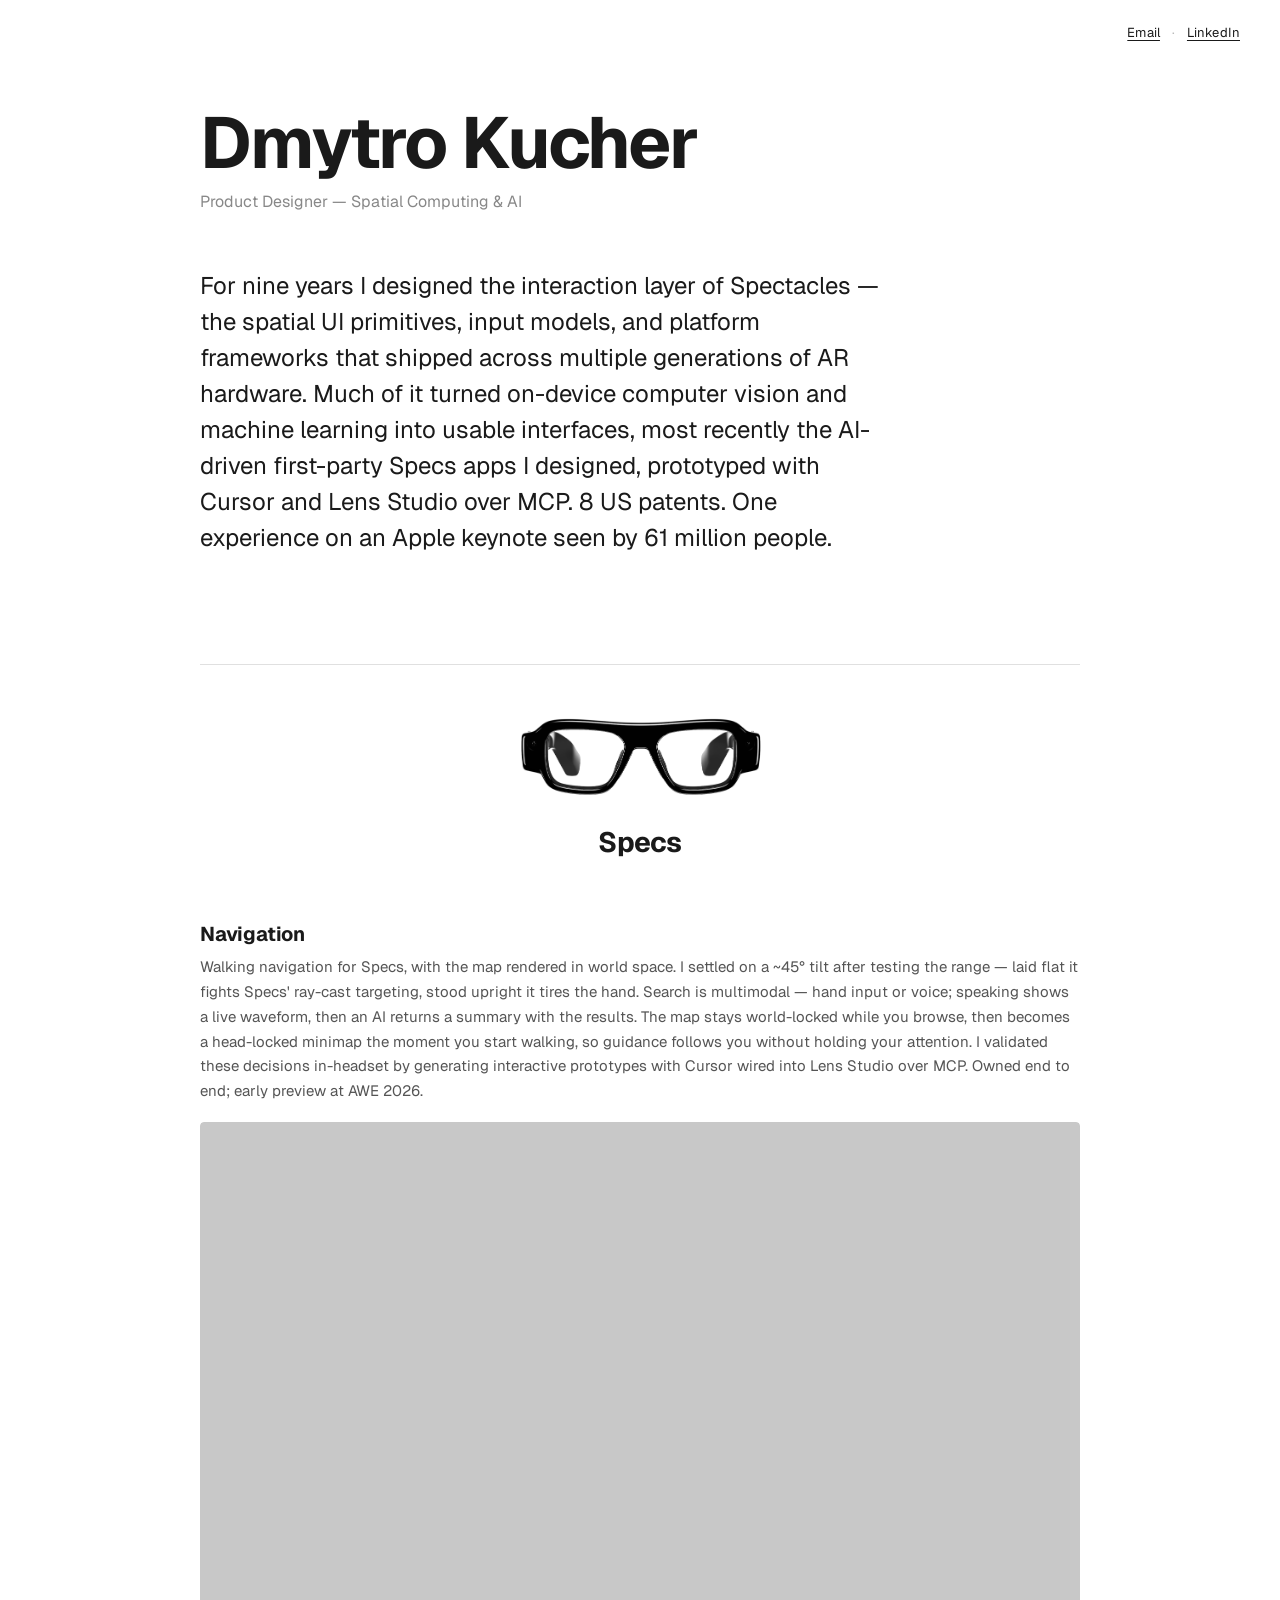
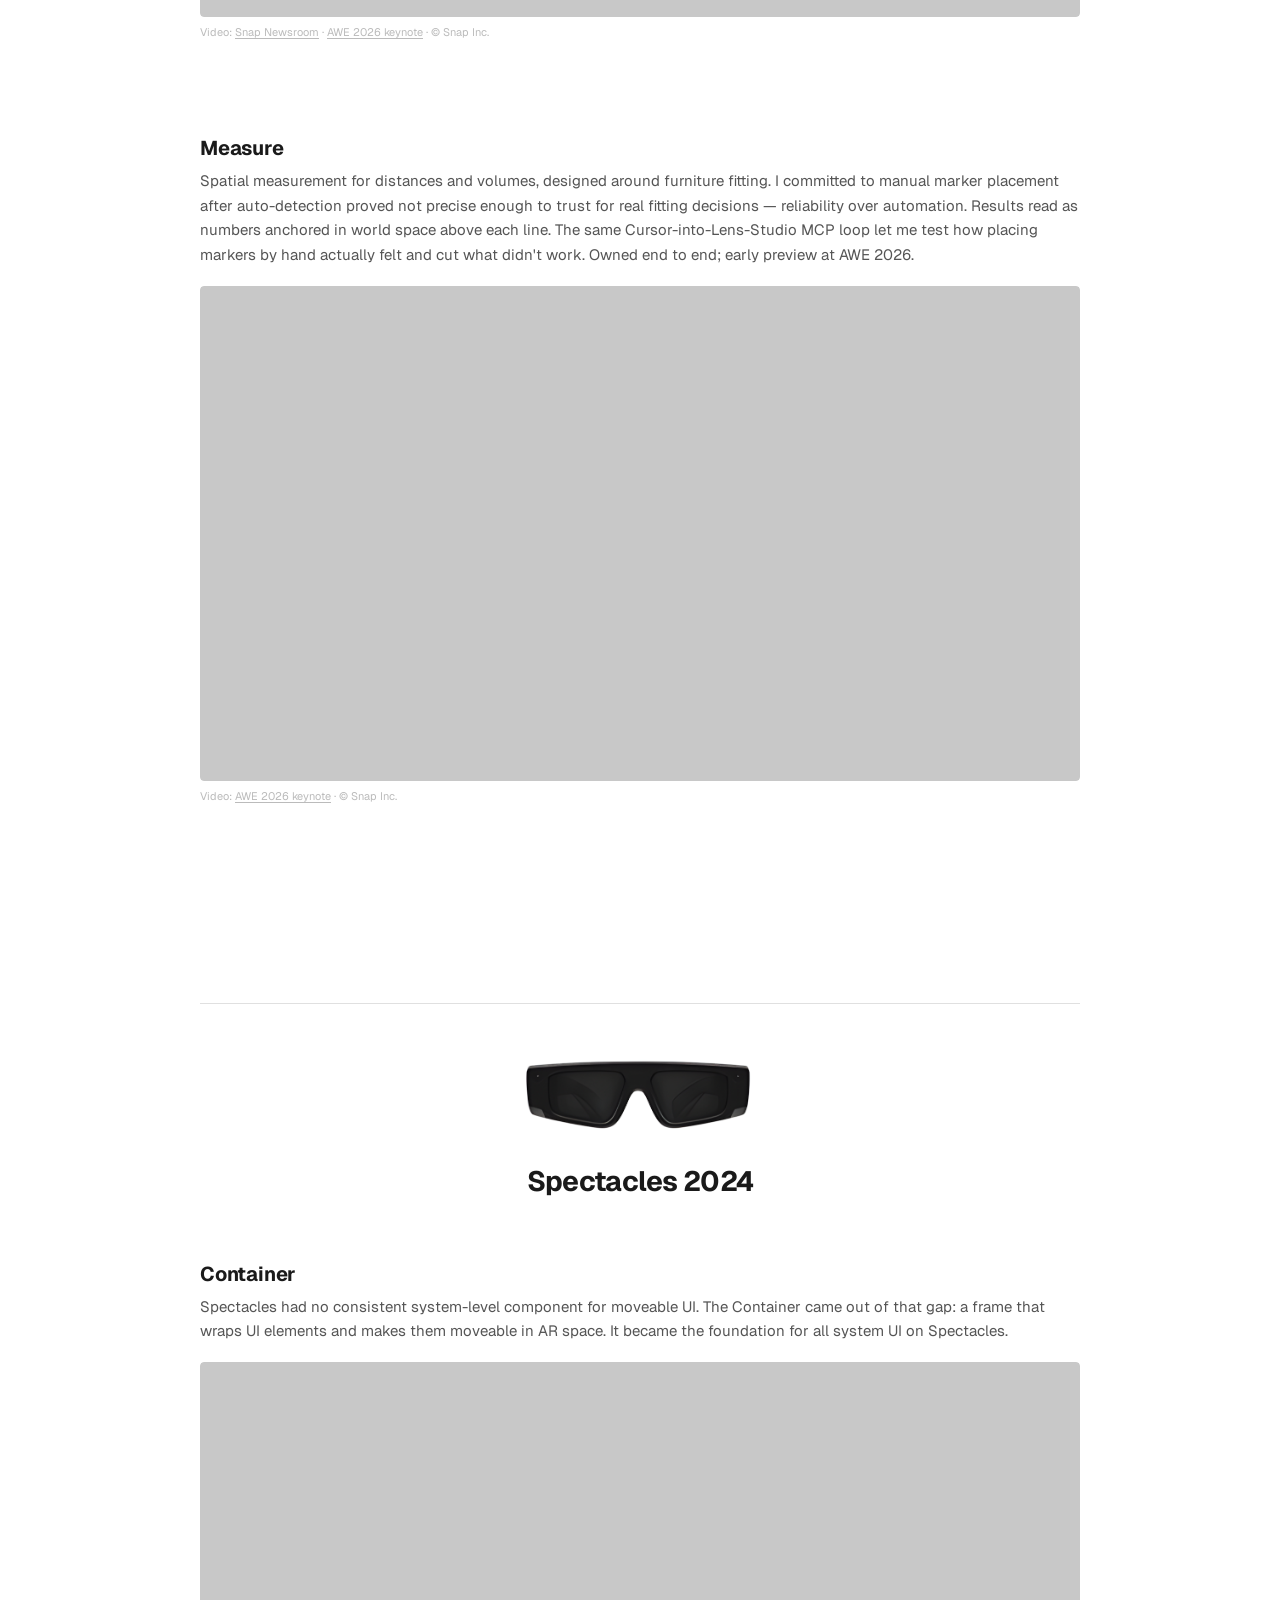
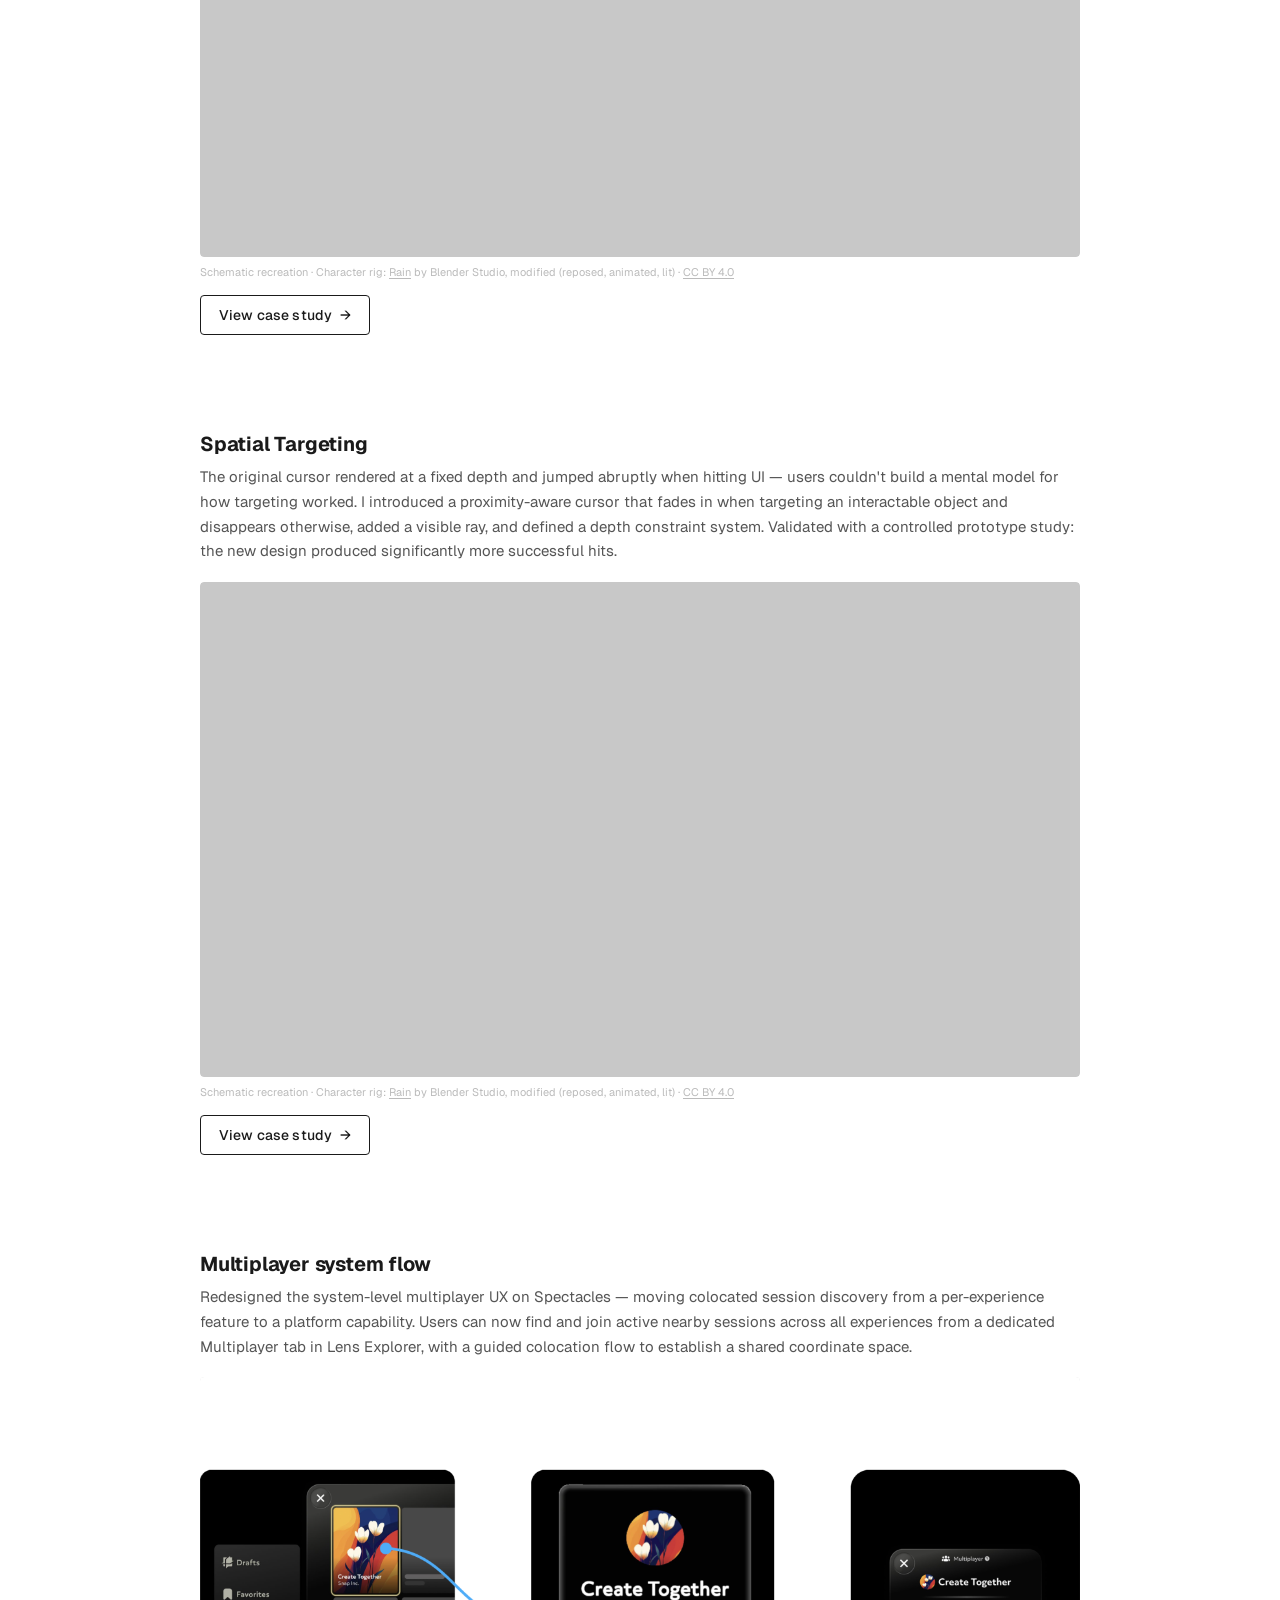
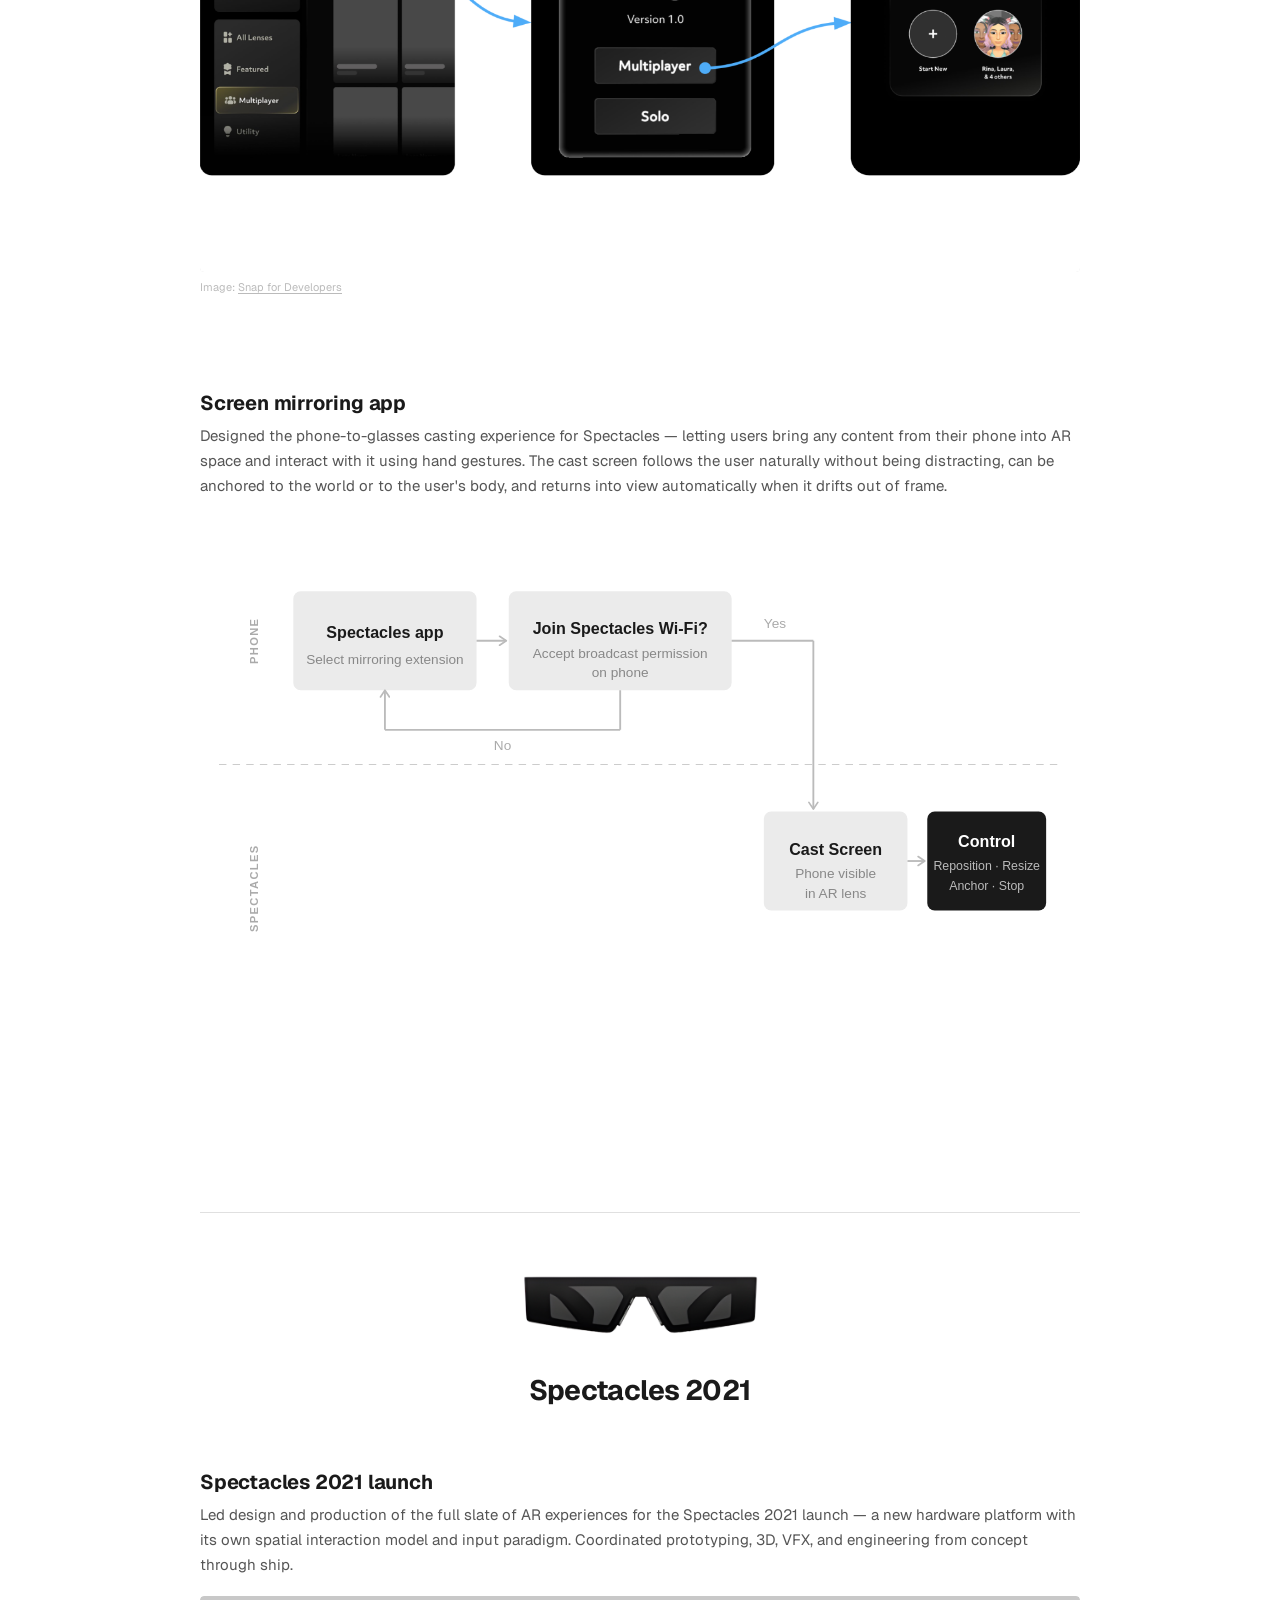
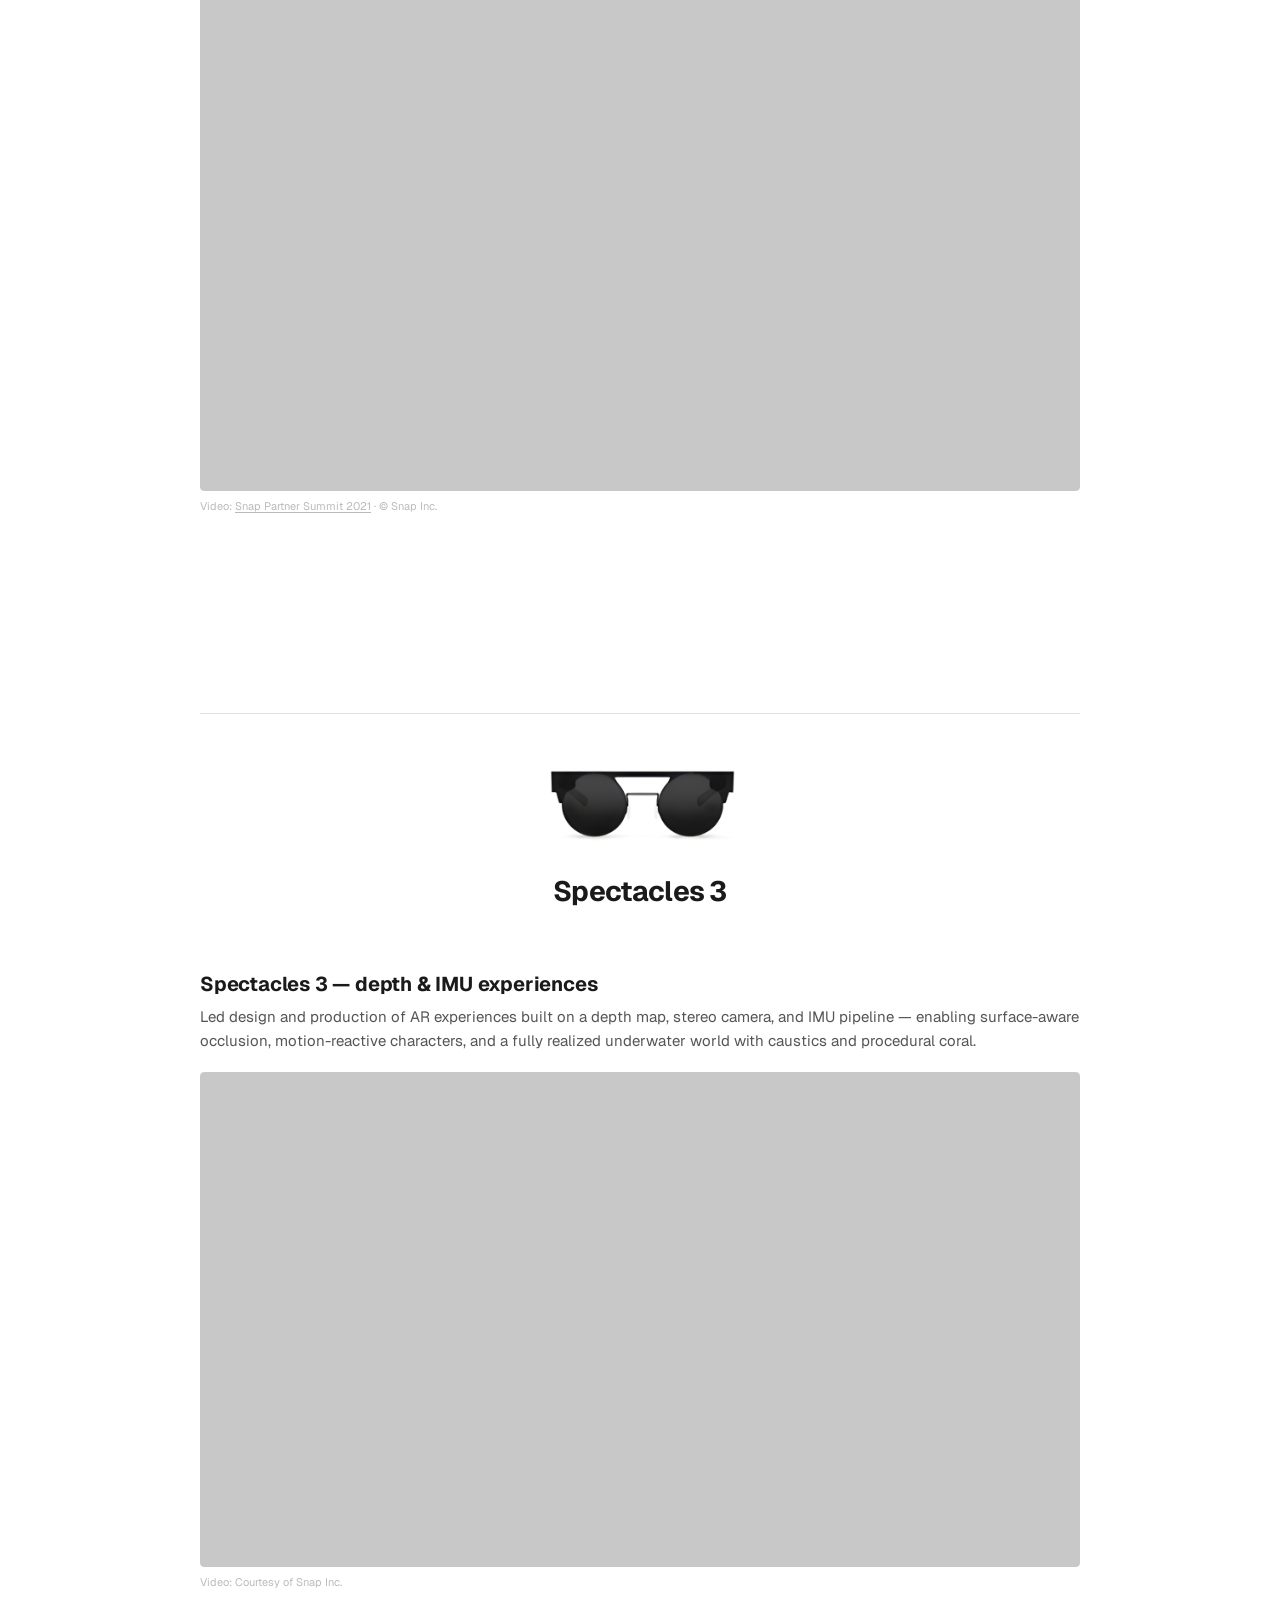
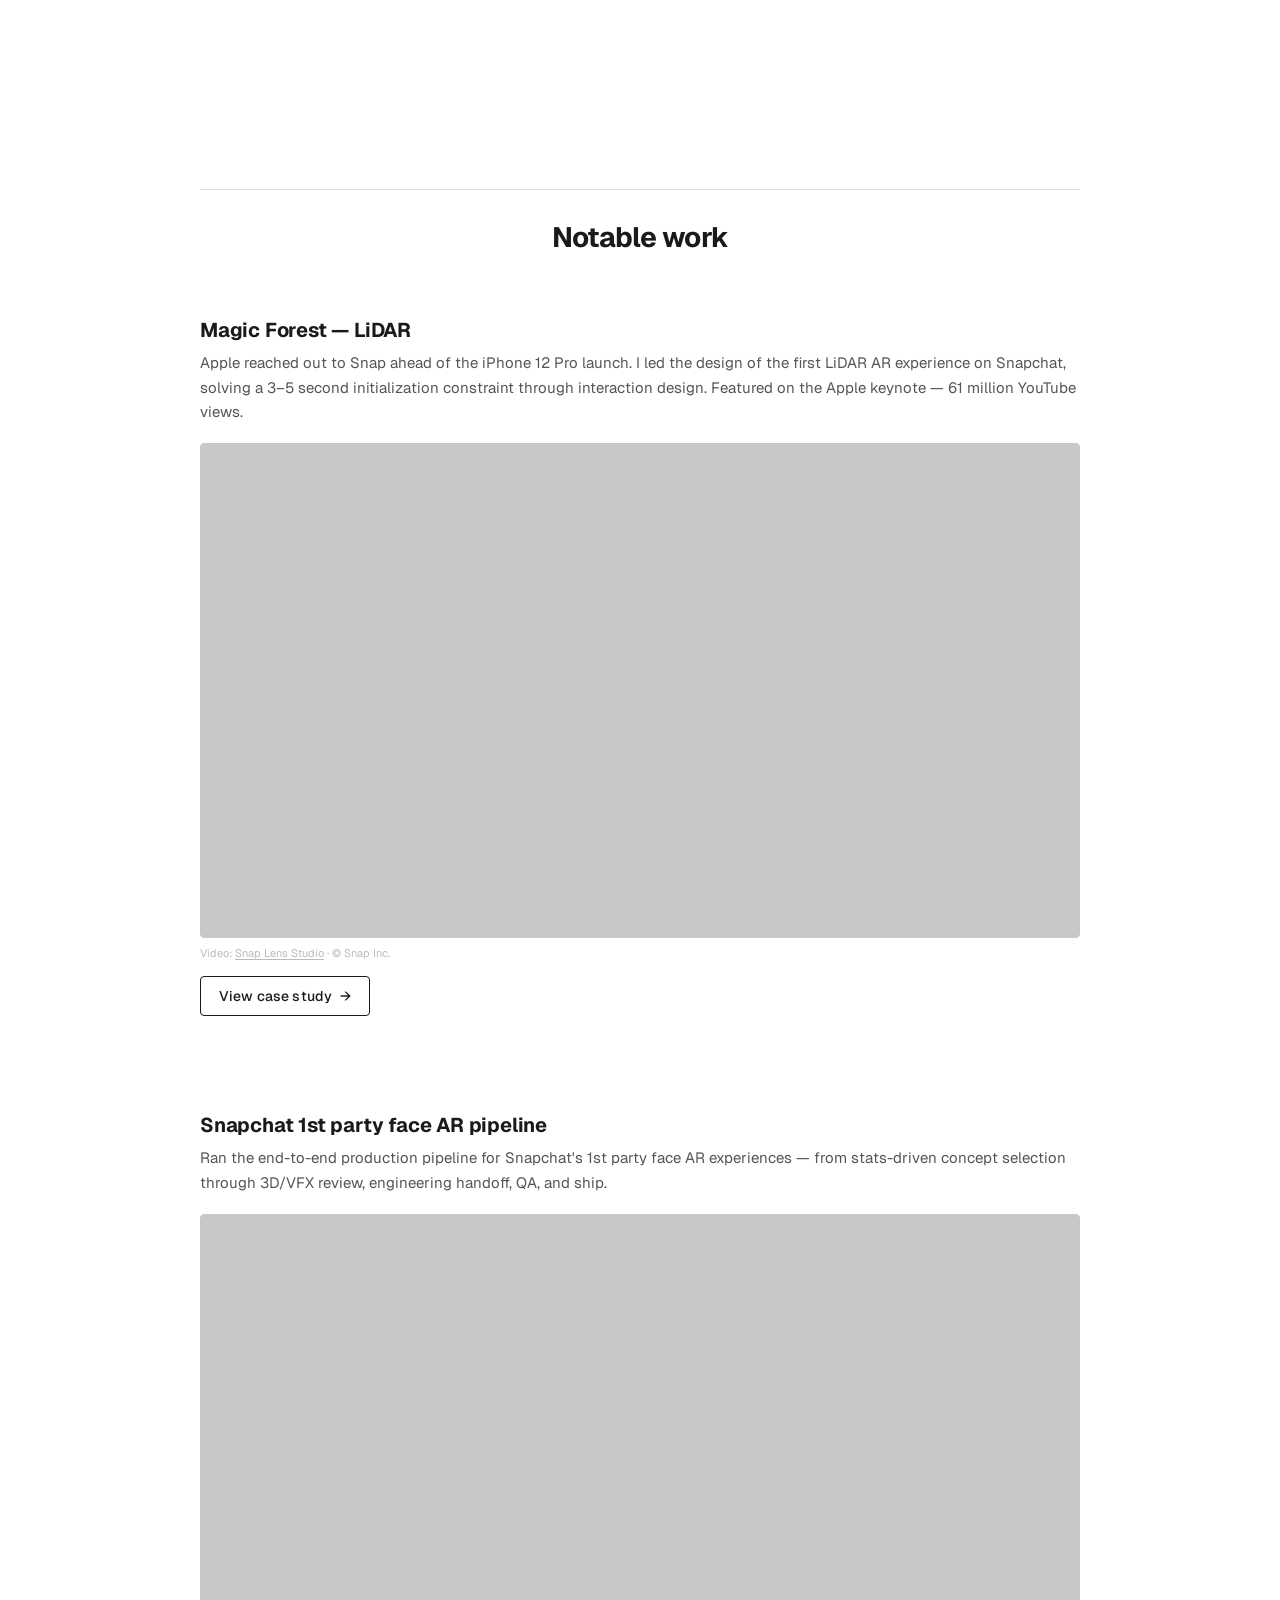
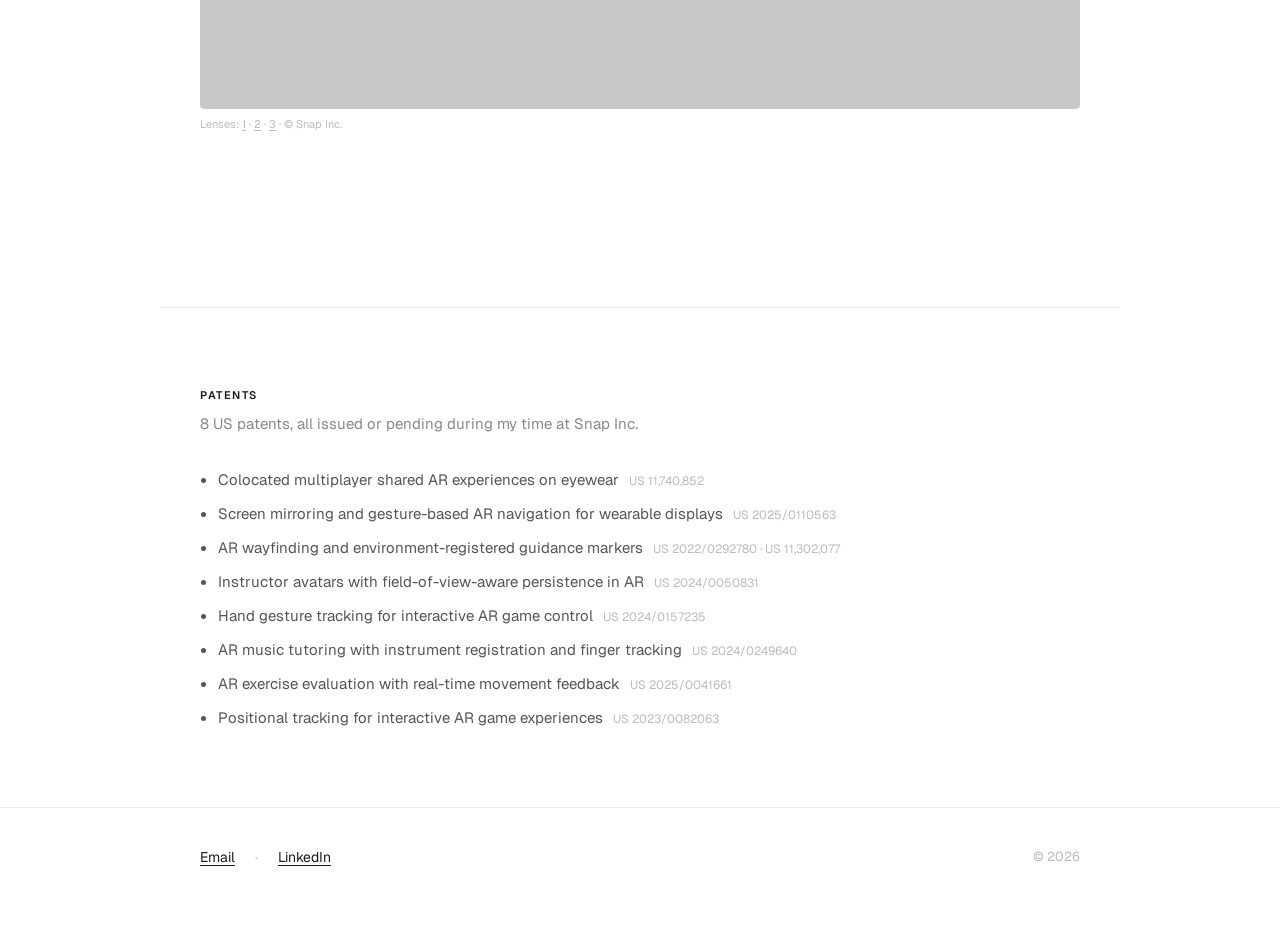
==== commit 07dc9c6a: "Add files via upload" ====
--- a/index.html
+++ b/index.html
@@ -59,7 +59,7 @@
         <p class="entry-desc">Walking navigation for Specs, with the map rendered in world space. I settled on a ~45° tilt after testing the range — laid flat it fights Specs' ray-cast targeting, stood upright it tires the hand. Search is multimodal — hand input or voice; speaking shows a live waveform, then an AI returns a summary with the results. The map stays world-locked while you browse, then becomes a head-locked minimap the moment you start walking, so guidance follows you without holding your attention. I validated these decisions in-headset by generating interactive prototypes with Cursor wired into Lens Studio over MCP. Owned end to end; early preview at AWE 2026.</p>
         <!-- PLACEHOLDER VIDEO: replace specs-navigation.mp4 (reuses .entry-visual, so it inherits the same aspect ratio as the live videos) -->
         <div class="entry-visual"><video src="specs-navigation.mp4" autoplay loop muted playsinline></video></div>
-        <p class="entry-credit">Video: <a href="https://youtu.be/bsqQG4iiK2Y?t=1193" target="_blank" rel="noopener">AWE 2026 keynote</a> · © Snap Inc.</p>
+        <p class="entry-credit">Video: <a href="https://newsroom.snap.com/introducing-specs-augmented-reality-glasses" target="_blank" rel="noopener">Snap Newsroom</a> · <a href="https://youtu.be/bsqQG4iiK2Y?t=1193" target="_blank" rel="noopener">AWE 2026 keynote</a> · © Snap Inc.</p>
       </div>
             <div class="entry">
         <div class="entry-title">Measure</div>
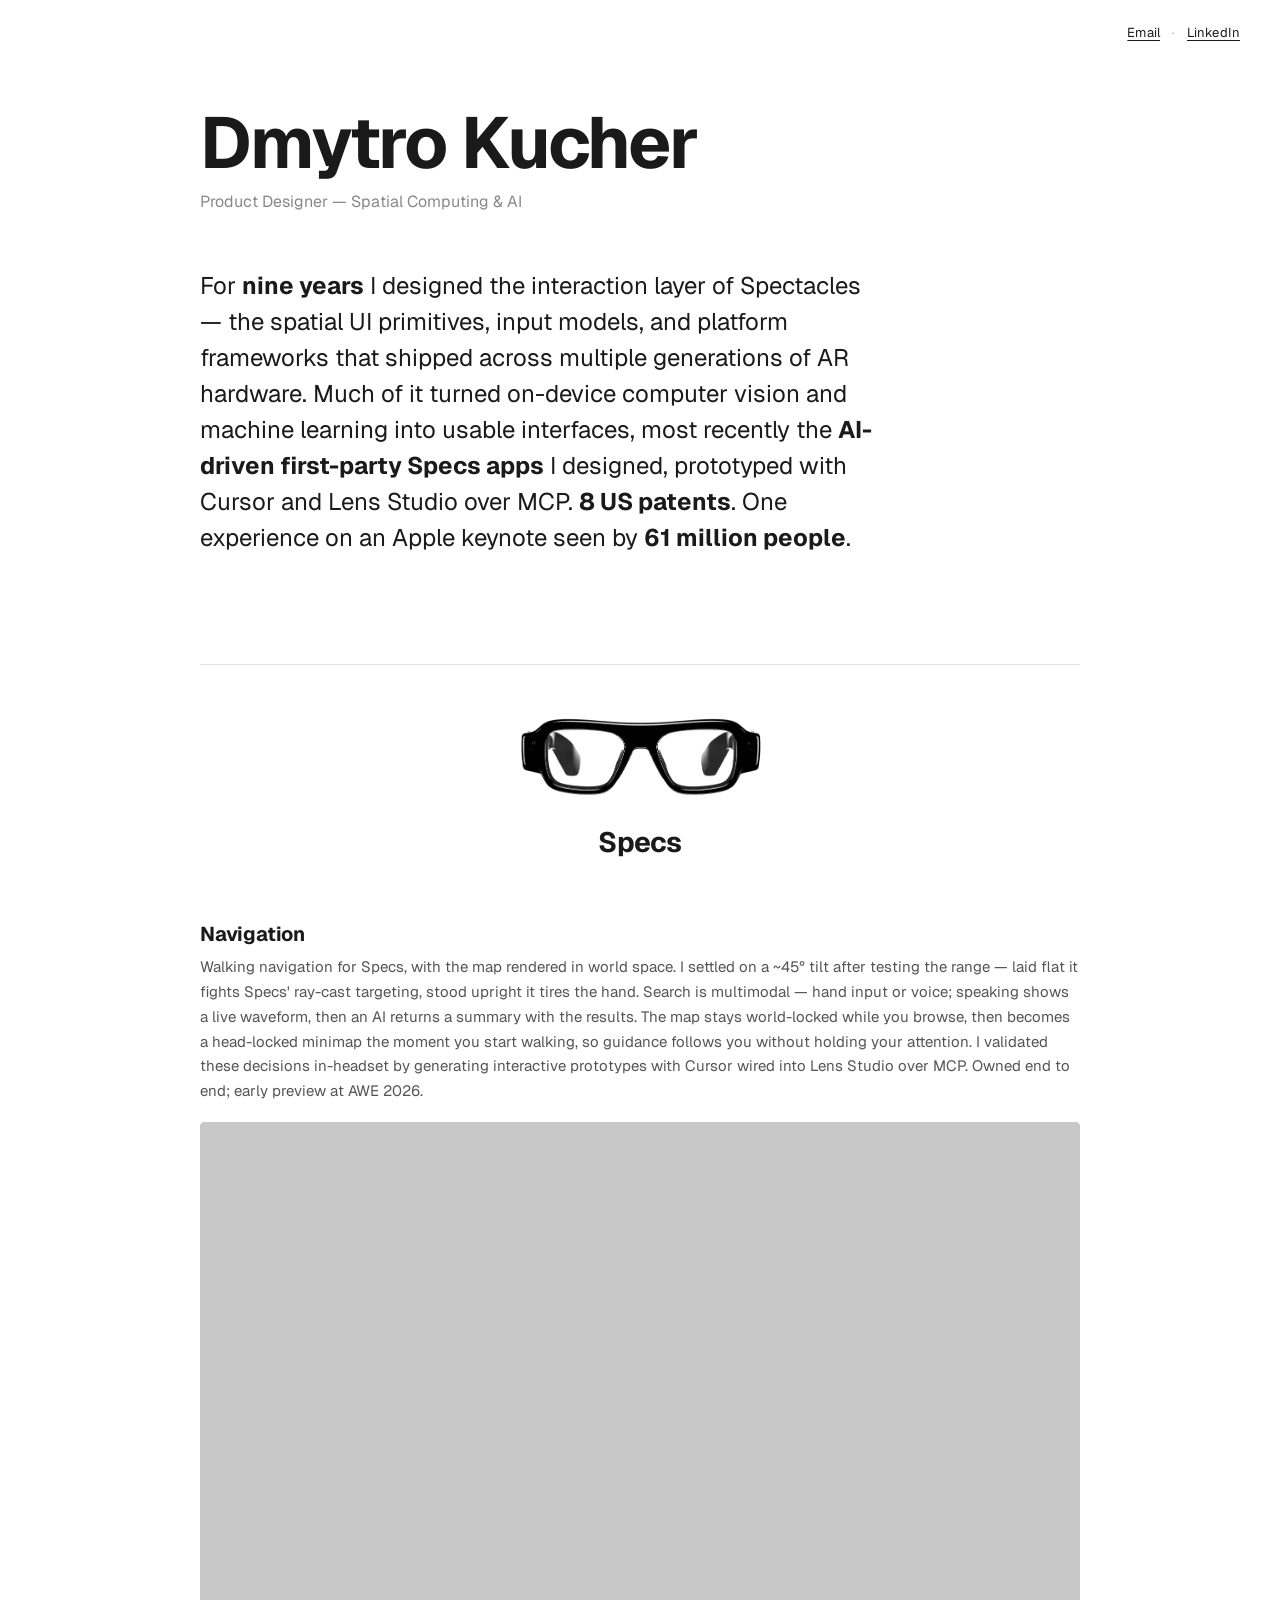
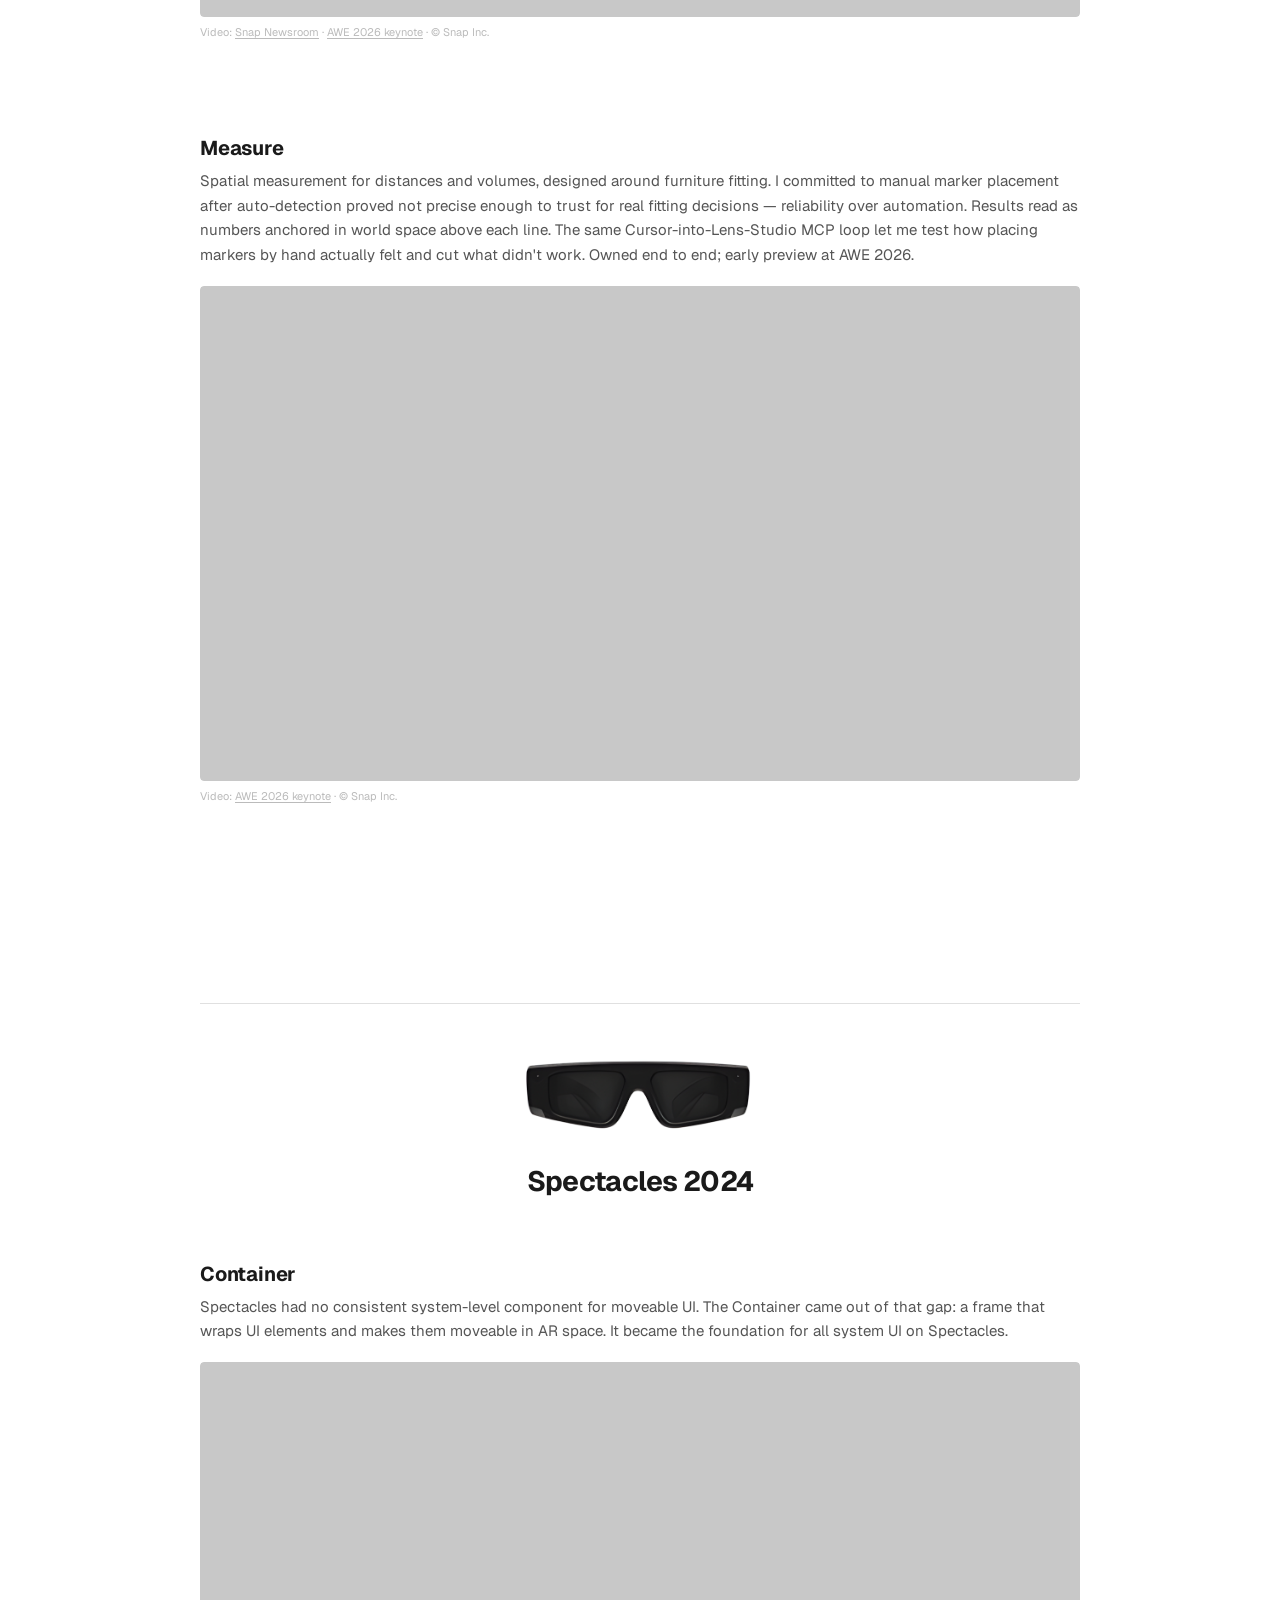
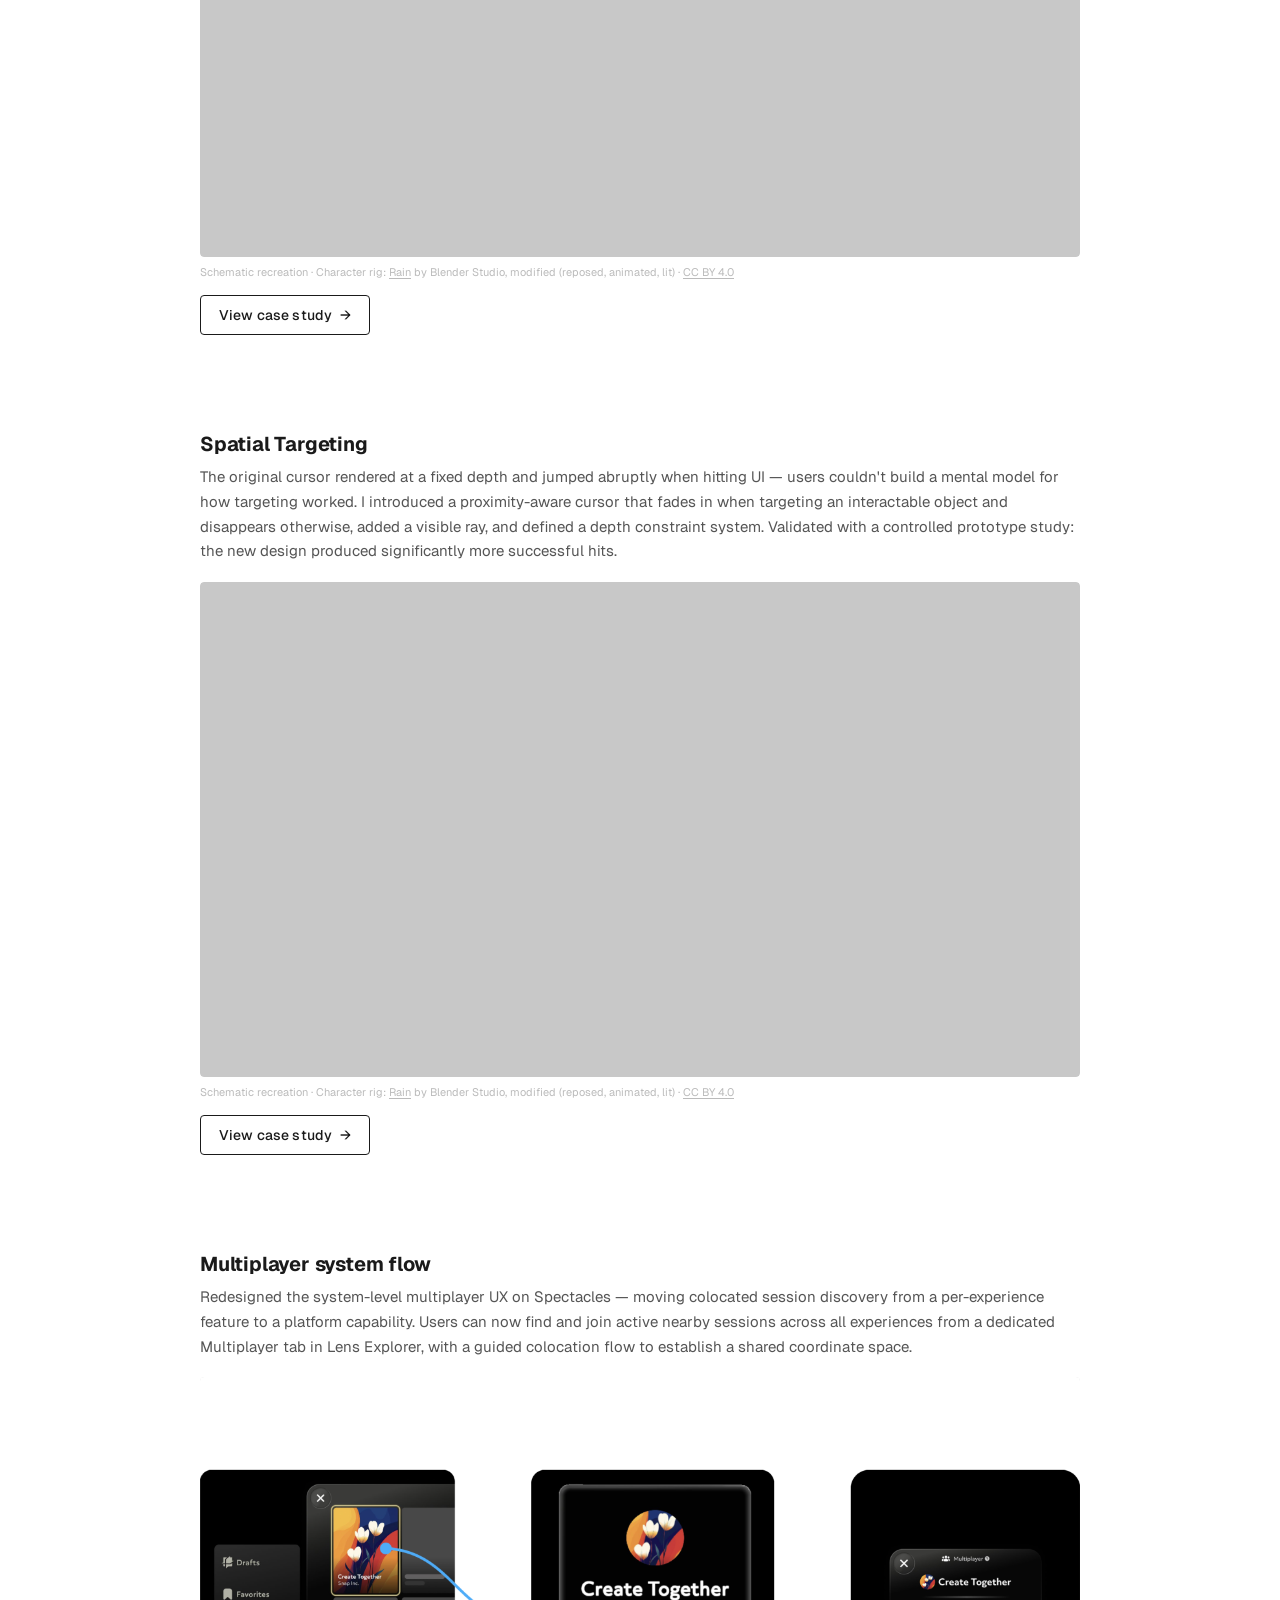
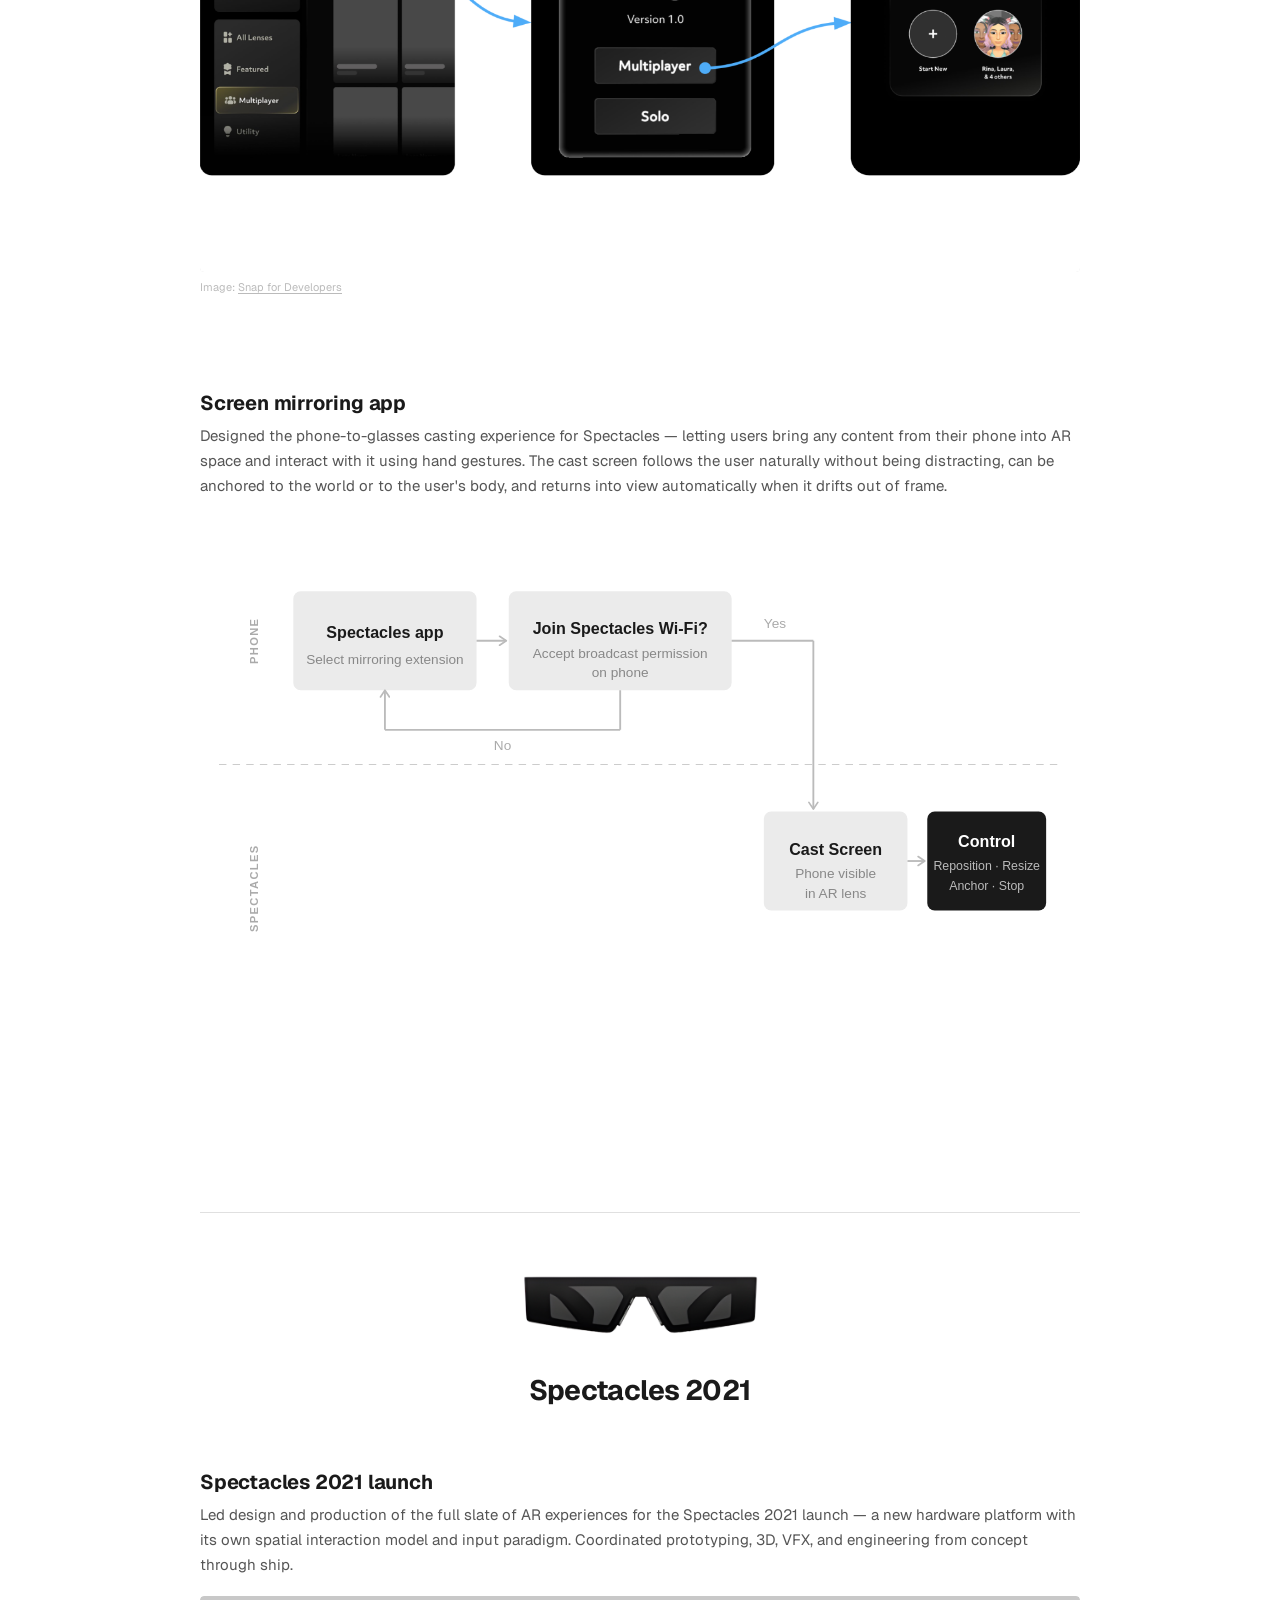
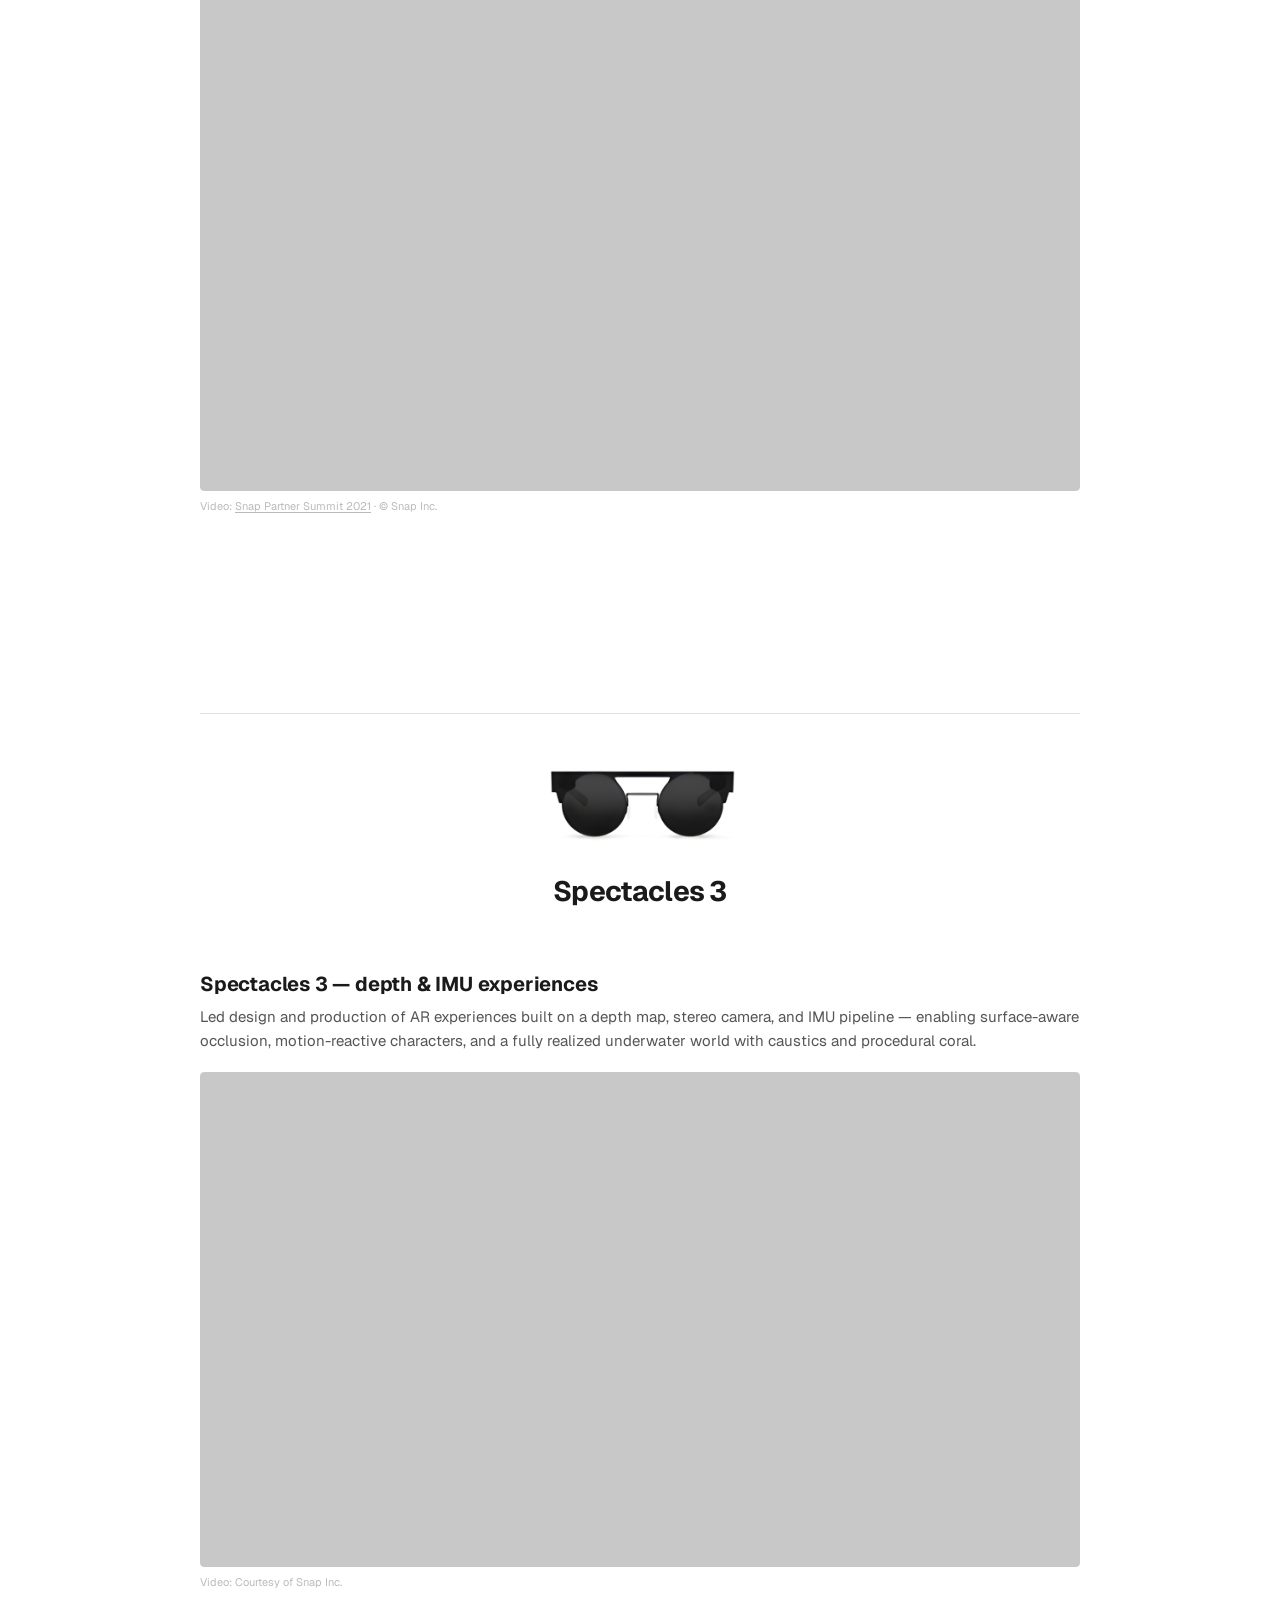
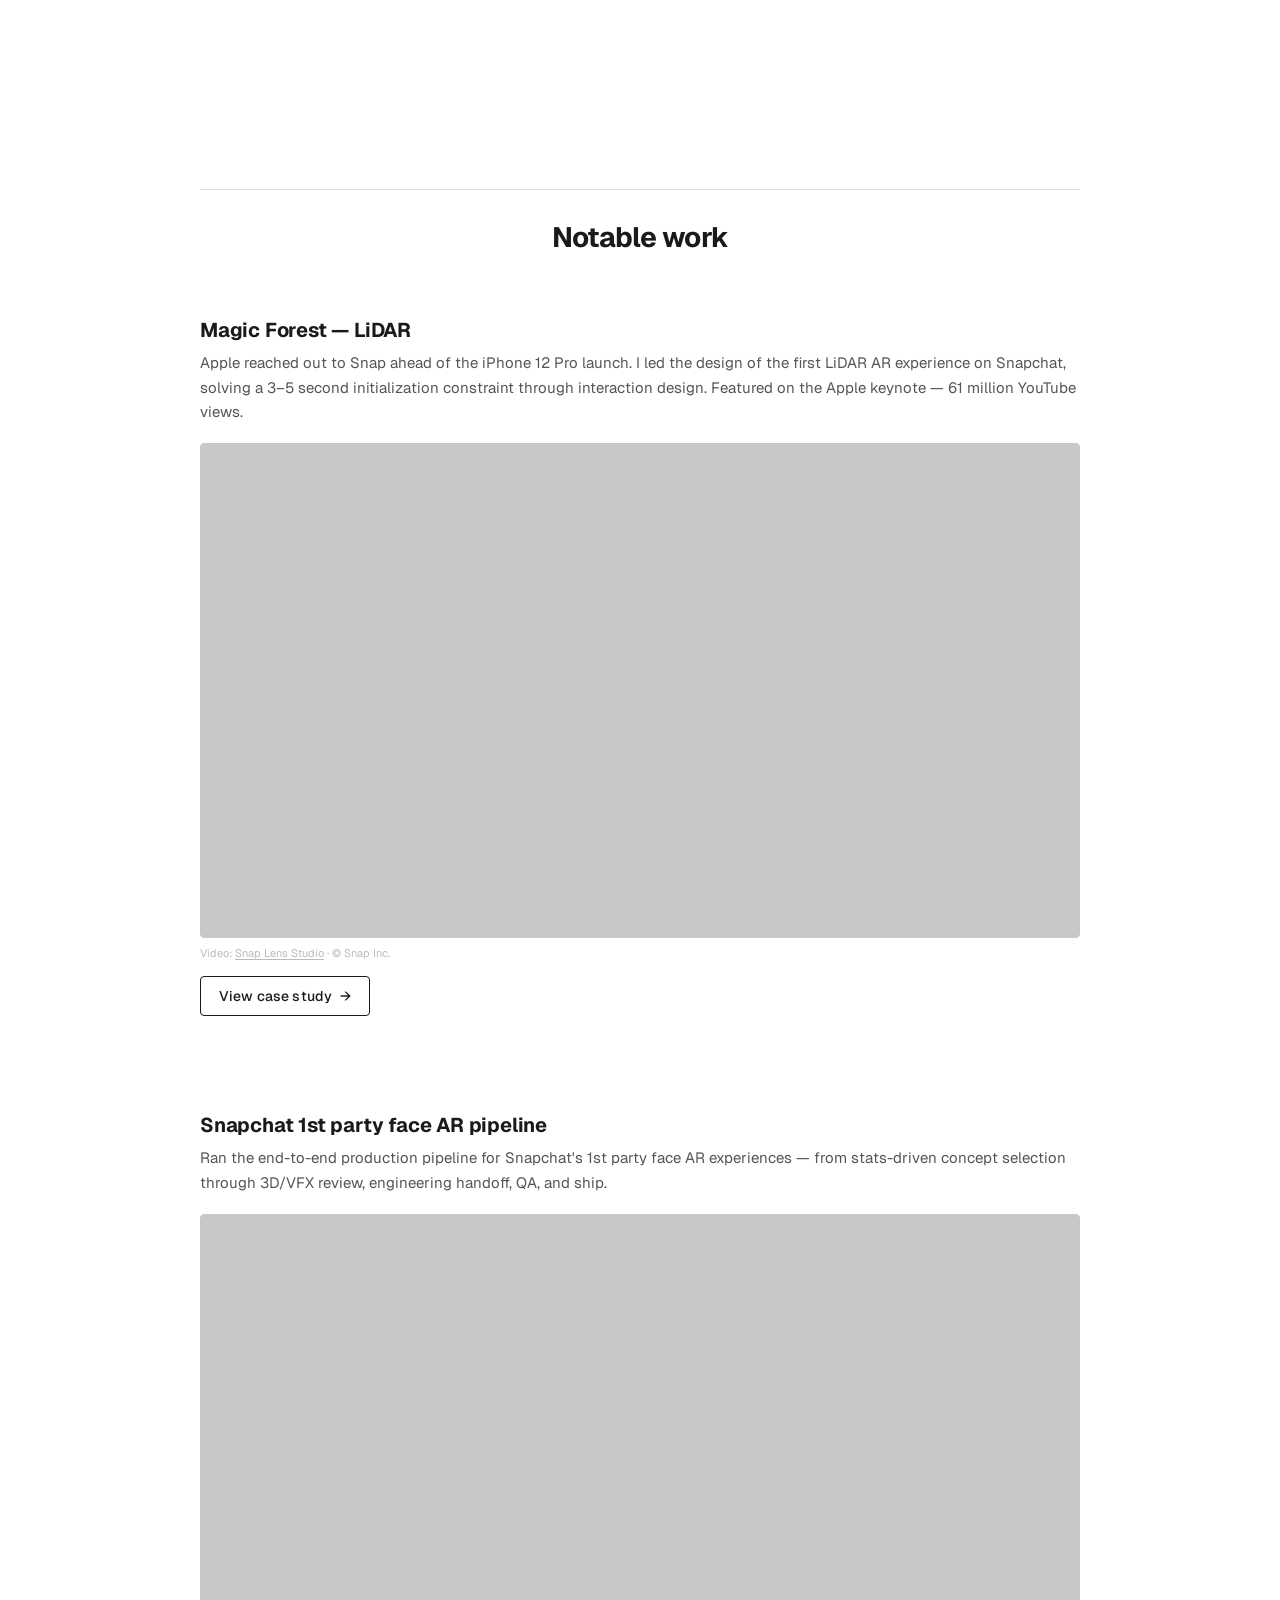
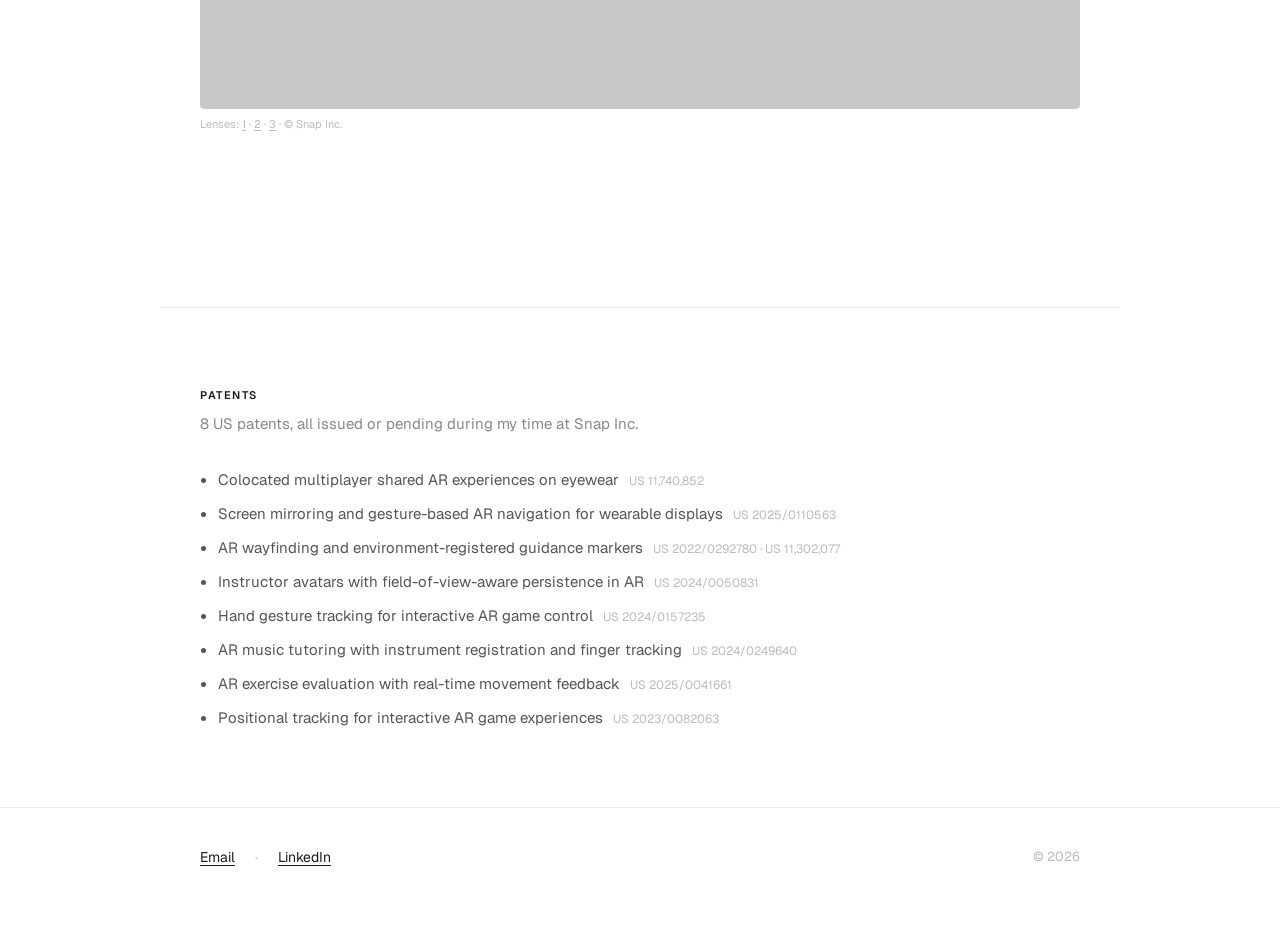
==== commit 14ed0af8: "Add files via upload" ====
--- a/index.html
+++ b/index.html
@@ -40,7 +40,7 @@
     <h1>Dmytro Kucher</h1>
     <p class="subtitle">Product Designer — Spatial Computing &amp; AI</p>
 
-    <p class="lead">For nine years I designed the interaction layer of Spectacles — the spatial UI primitives, input models, and platform frameworks that shipped across multiple generations of AR hardware. Much of it turned on-device computer vision and machine learning into usable interfaces, most recently the AI-driven first-party Specs apps I designed, prototyped with Cursor and Lens Studio over MCP. 8 US patents. One experience on an Apple keynote seen by 61 million people.</p>
+    <p class="lead">For <strong>nine years</strong> I designed the interaction layer of Spectacles — the spatial UI primitives, input models, and platform frameworks that shipped across multiple generations of AR hardware. Much of it turned on-device computer vision and machine learning into usable interfaces, most recently the <strong>AI-driven first-party Specs apps</strong> I designed, prototyped with Cursor and Lens Studio over MCP. <strong>8 US patents</strong>. One experience on an Apple keynote seen by <strong>61 million people</strong>.</p>
   </div>
 </section>
 
@@ -57,15 +57,13 @@
             <div class="entry">
         <div class="entry-title">Navigation</div>
         <p class="entry-desc">Walking navigation for Specs, with the map rendered in world space. I settled on a ~45° tilt after testing the range — laid flat it fights Specs' ray-cast targeting, stood upright it tires the hand. Search is multimodal — hand input or voice; speaking shows a live waveform, then an AI returns a summary with the results. The map stays world-locked while you browse, then becomes a head-locked minimap the moment you start walking, so guidance follows you without holding your attention. I validated these decisions in-headset by generating interactive prototypes with Cursor wired into Lens Studio over MCP. Owned end to end; early preview at AWE 2026.</p>
-        <!-- PLACEHOLDER VIDEO: replace specs-navigation.mp4 (reuses .entry-visual, so it inherits the same aspect ratio as the live videos) -->
-        <div class="entry-visual"><video src="specs-navigation.mp4" autoplay loop muted playsinline></video></div>
+        <div class="entry-visual"><video src="navigation.mp4" autoplay loop muted playsinline></video></div>
         <p class="entry-credit">Video: <a href="https://newsroom.snap.com/introducing-specs-augmented-reality-glasses" target="_blank" rel="noopener">Snap Newsroom</a> · <a href="https://youtu.be/bsqQG4iiK2Y?t=1193" target="_blank" rel="noopener">AWE 2026 keynote</a> · © Snap Inc.</p>
       </div>
             <div class="entry">
         <div class="entry-title">Measure</div>
         <p class="entry-desc">Spatial measurement for distances and volumes, designed around furniture fitting. I committed to manual marker placement after auto-detection proved not precise enough to trust for real fitting decisions — reliability over automation. Results read as numbers anchored in world space above each line. The same Cursor-into-Lens-Studio MCP loop let me test how placing markers by hand actually felt and cut what didn't work. Owned end to end; early preview at AWE 2026.</p>
-        <!-- PLACEHOLDER VIDEO: replace specs-measure.mp4 (reuses .entry-visual, so it inherits the same aspect ratio as the live videos) -->
-        <div class="entry-visual"><video src="specs-measure.mp4" autoplay loop muted playsinline></video></div>
+        <div class="entry-visual"><video src="measure.mp4" autoplay loop muted playsinline></video></div>
         <p class="entry-credit">Video: <a href="https://youtu.be/bsqQG4iiK2Y?t=1204" target="_blank" rel="noopener">AWE 2026 keynote</a> · © Snap Inc.</p>
       </div>
     </div>
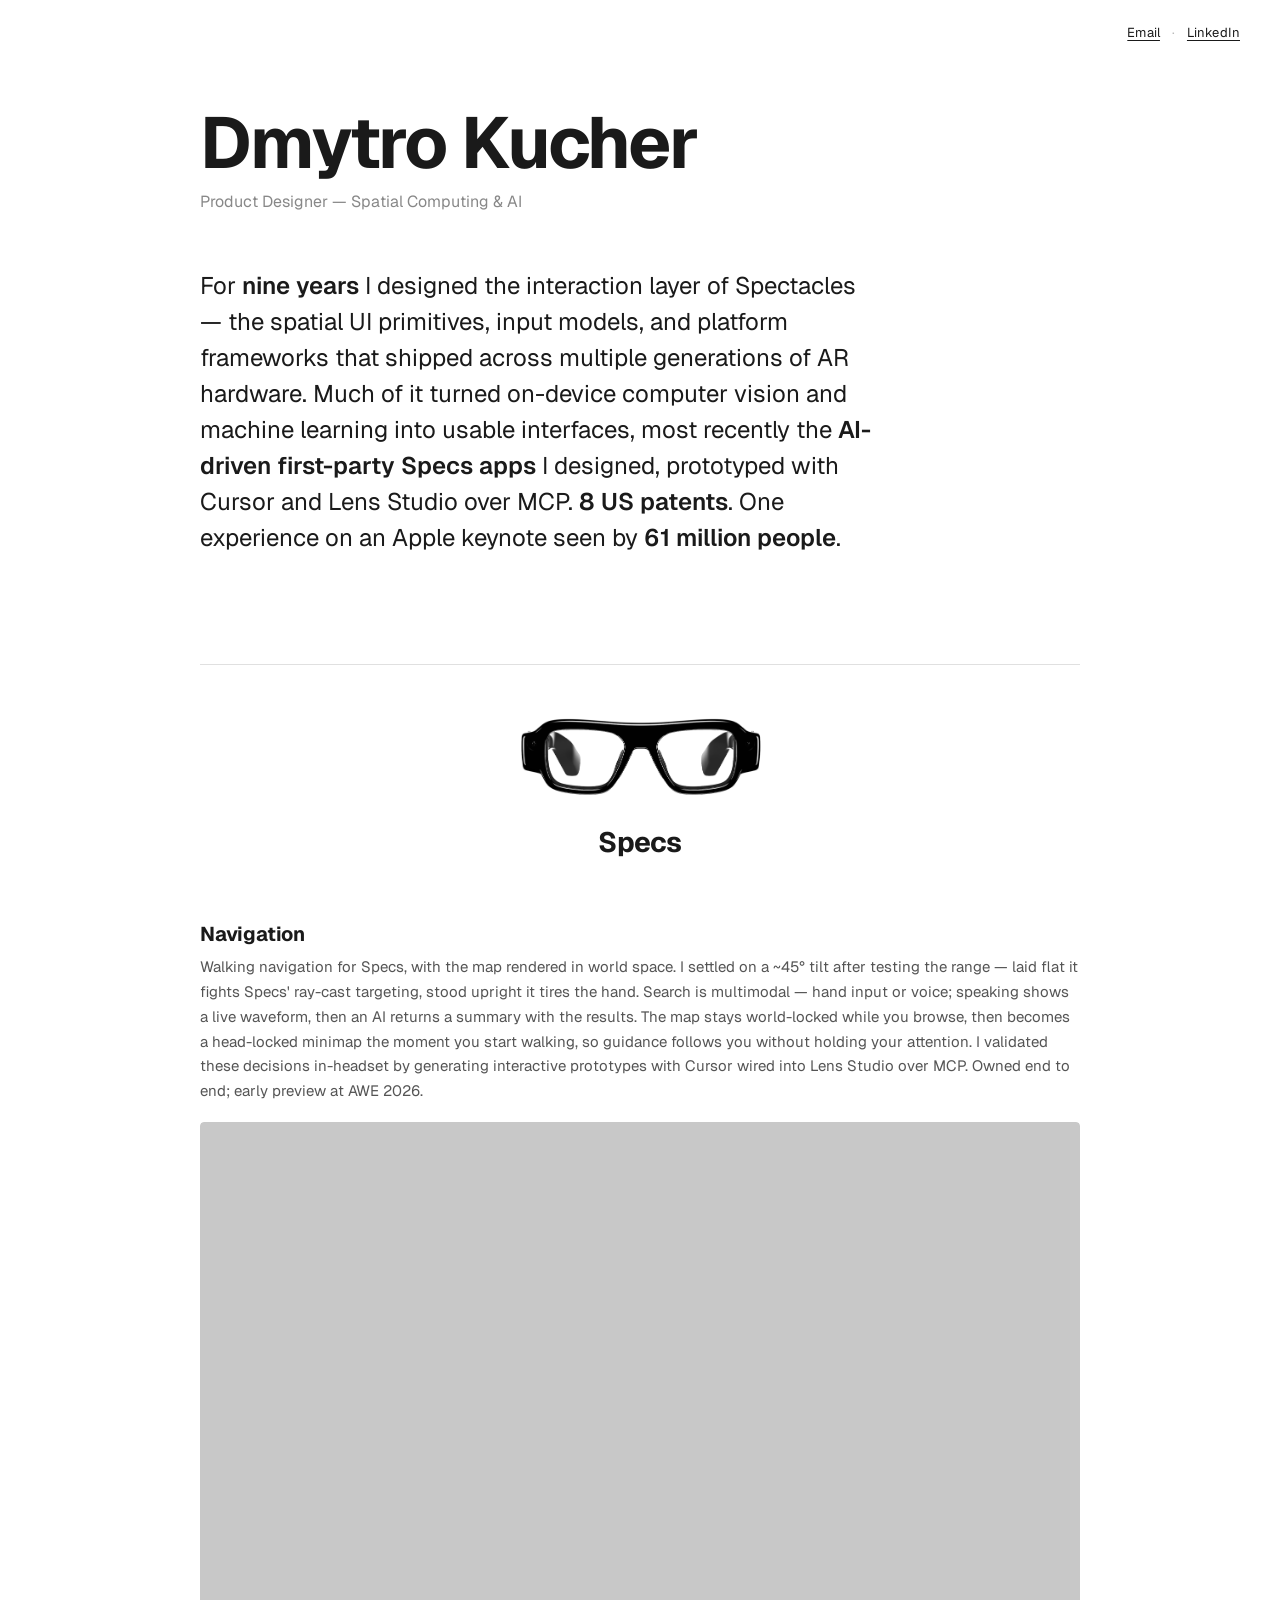
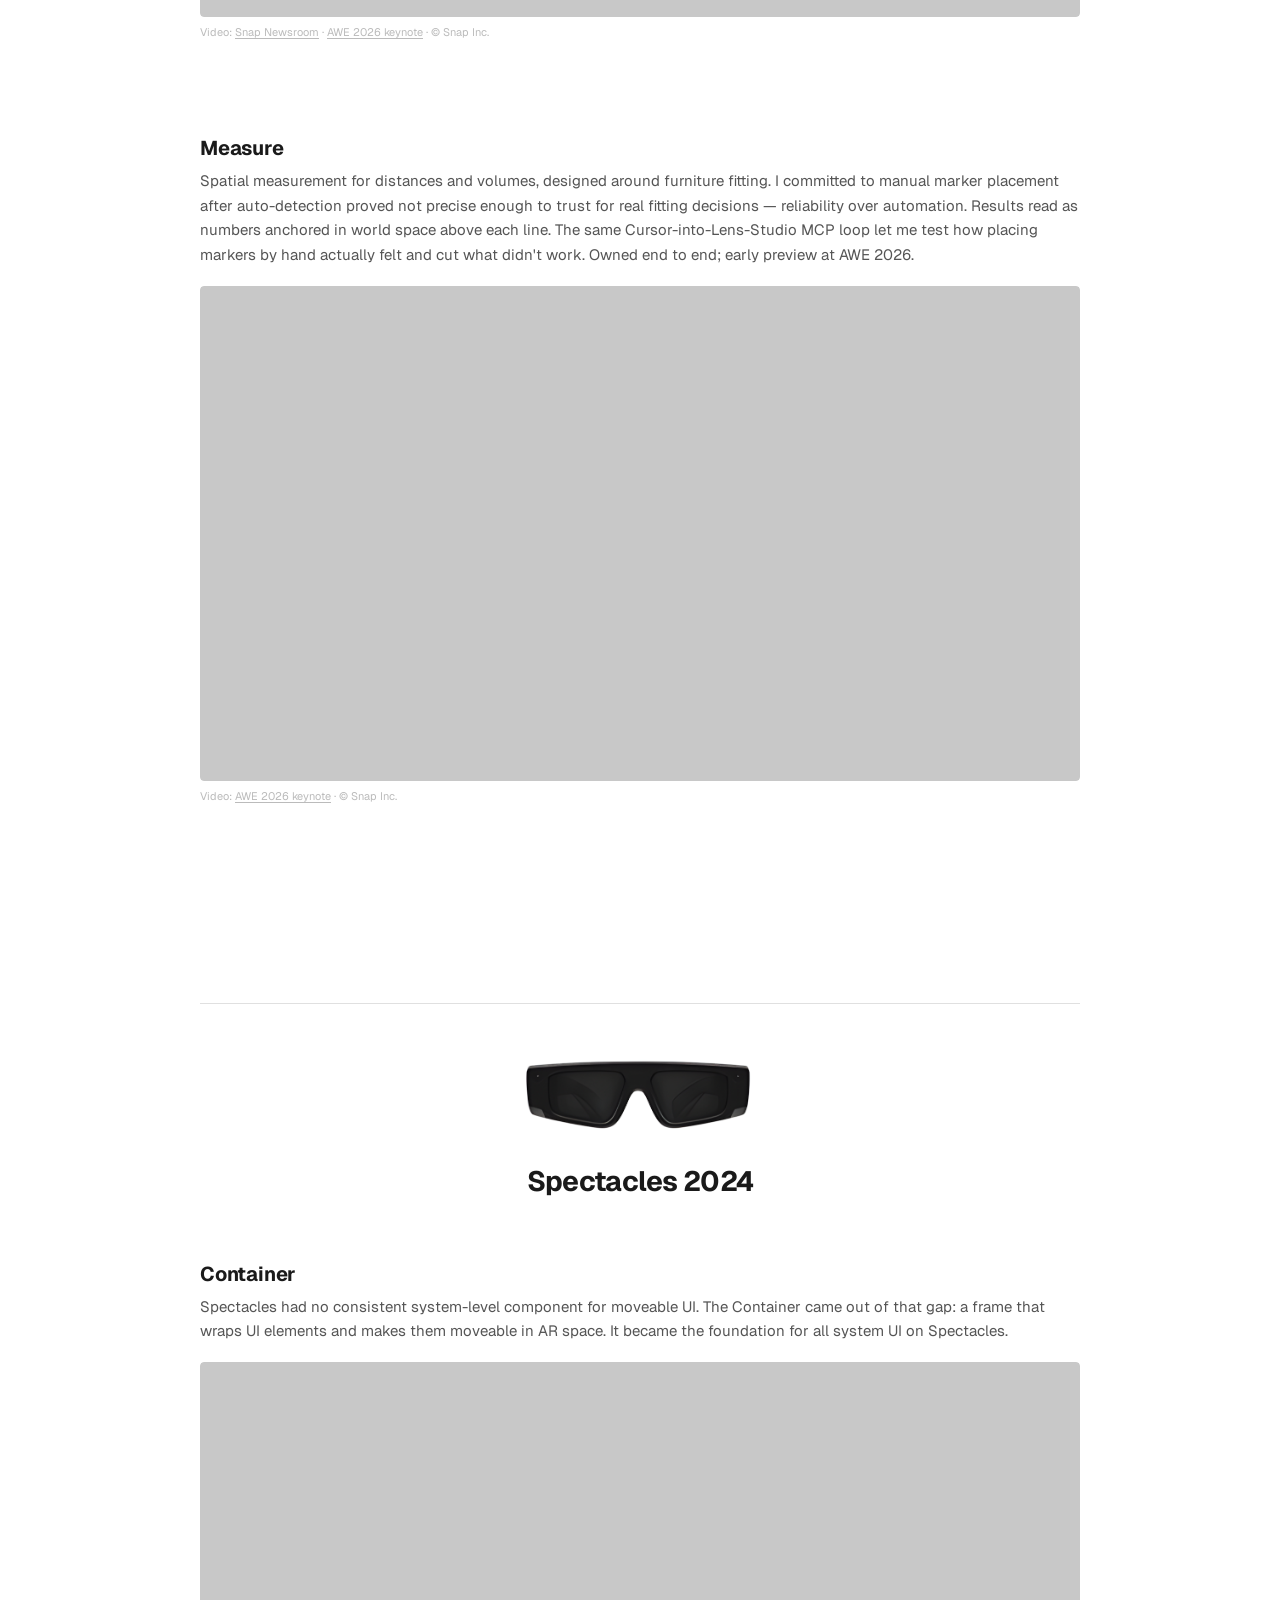
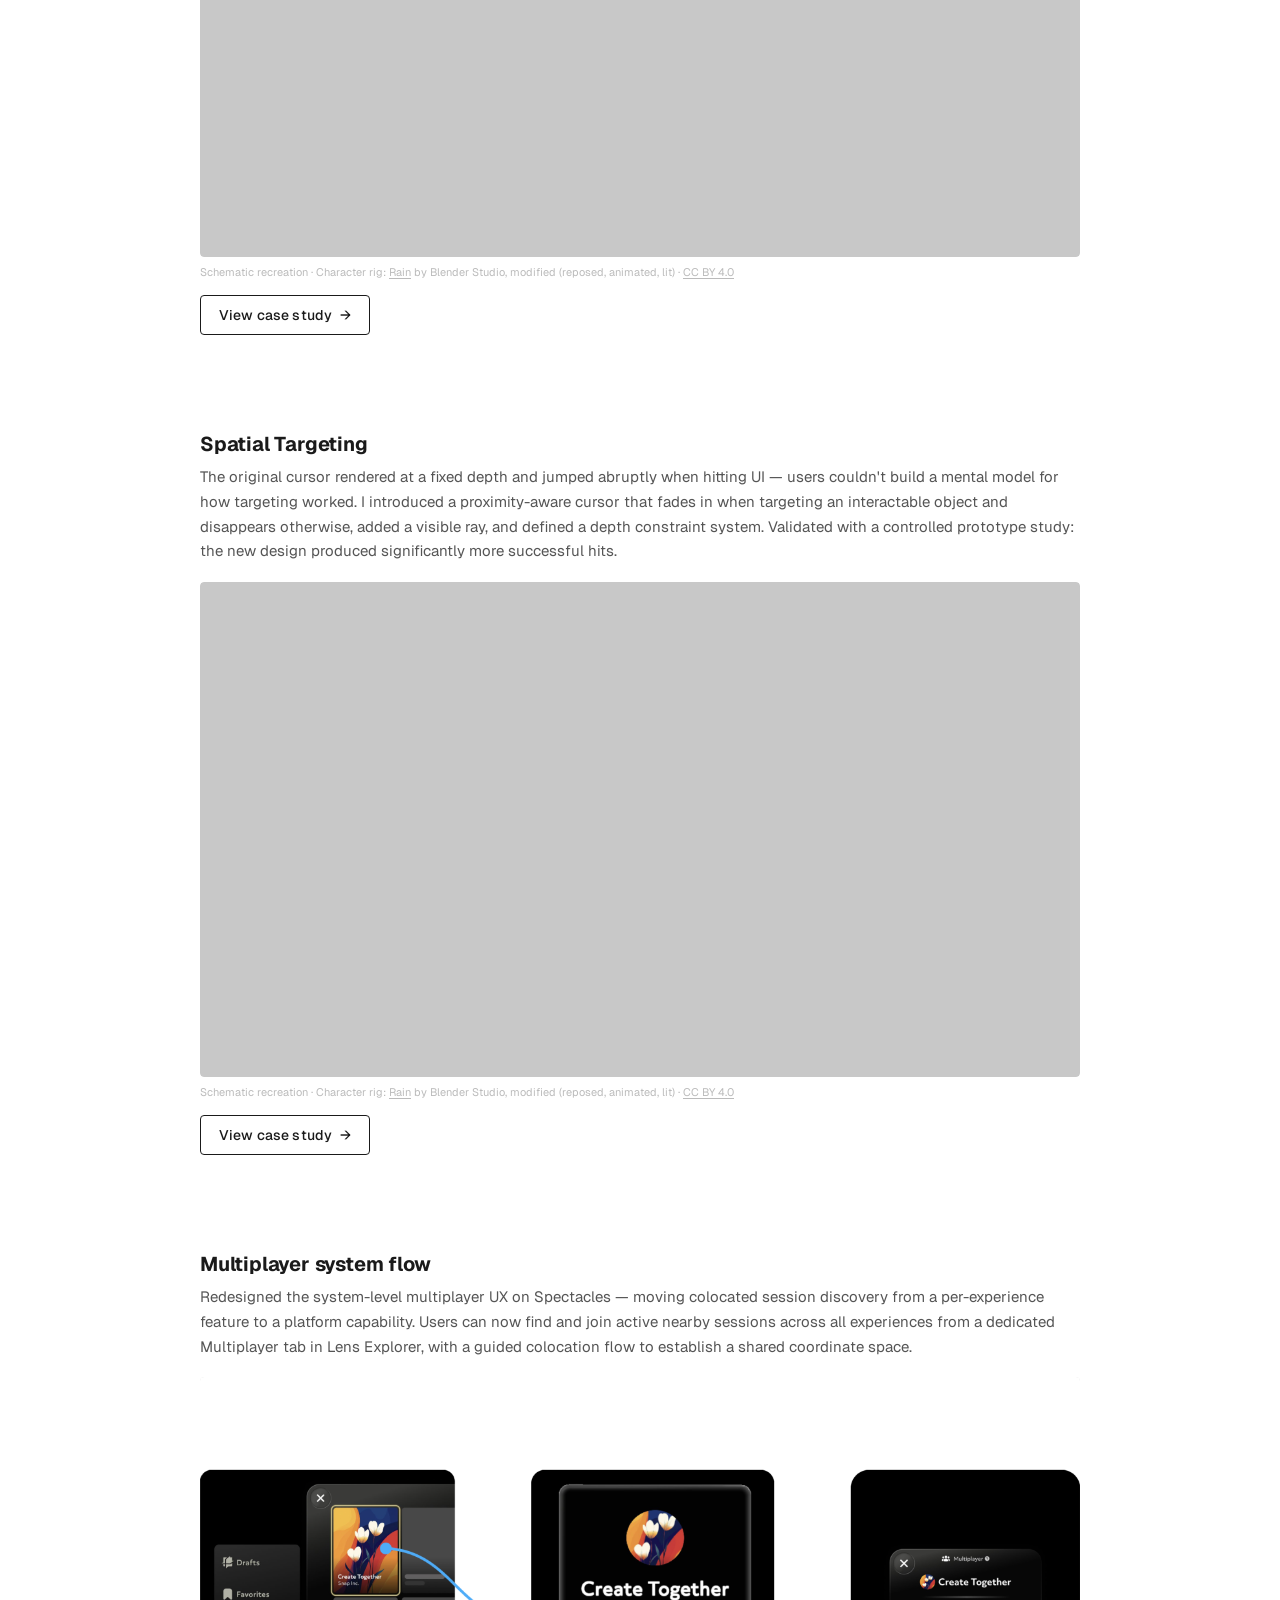
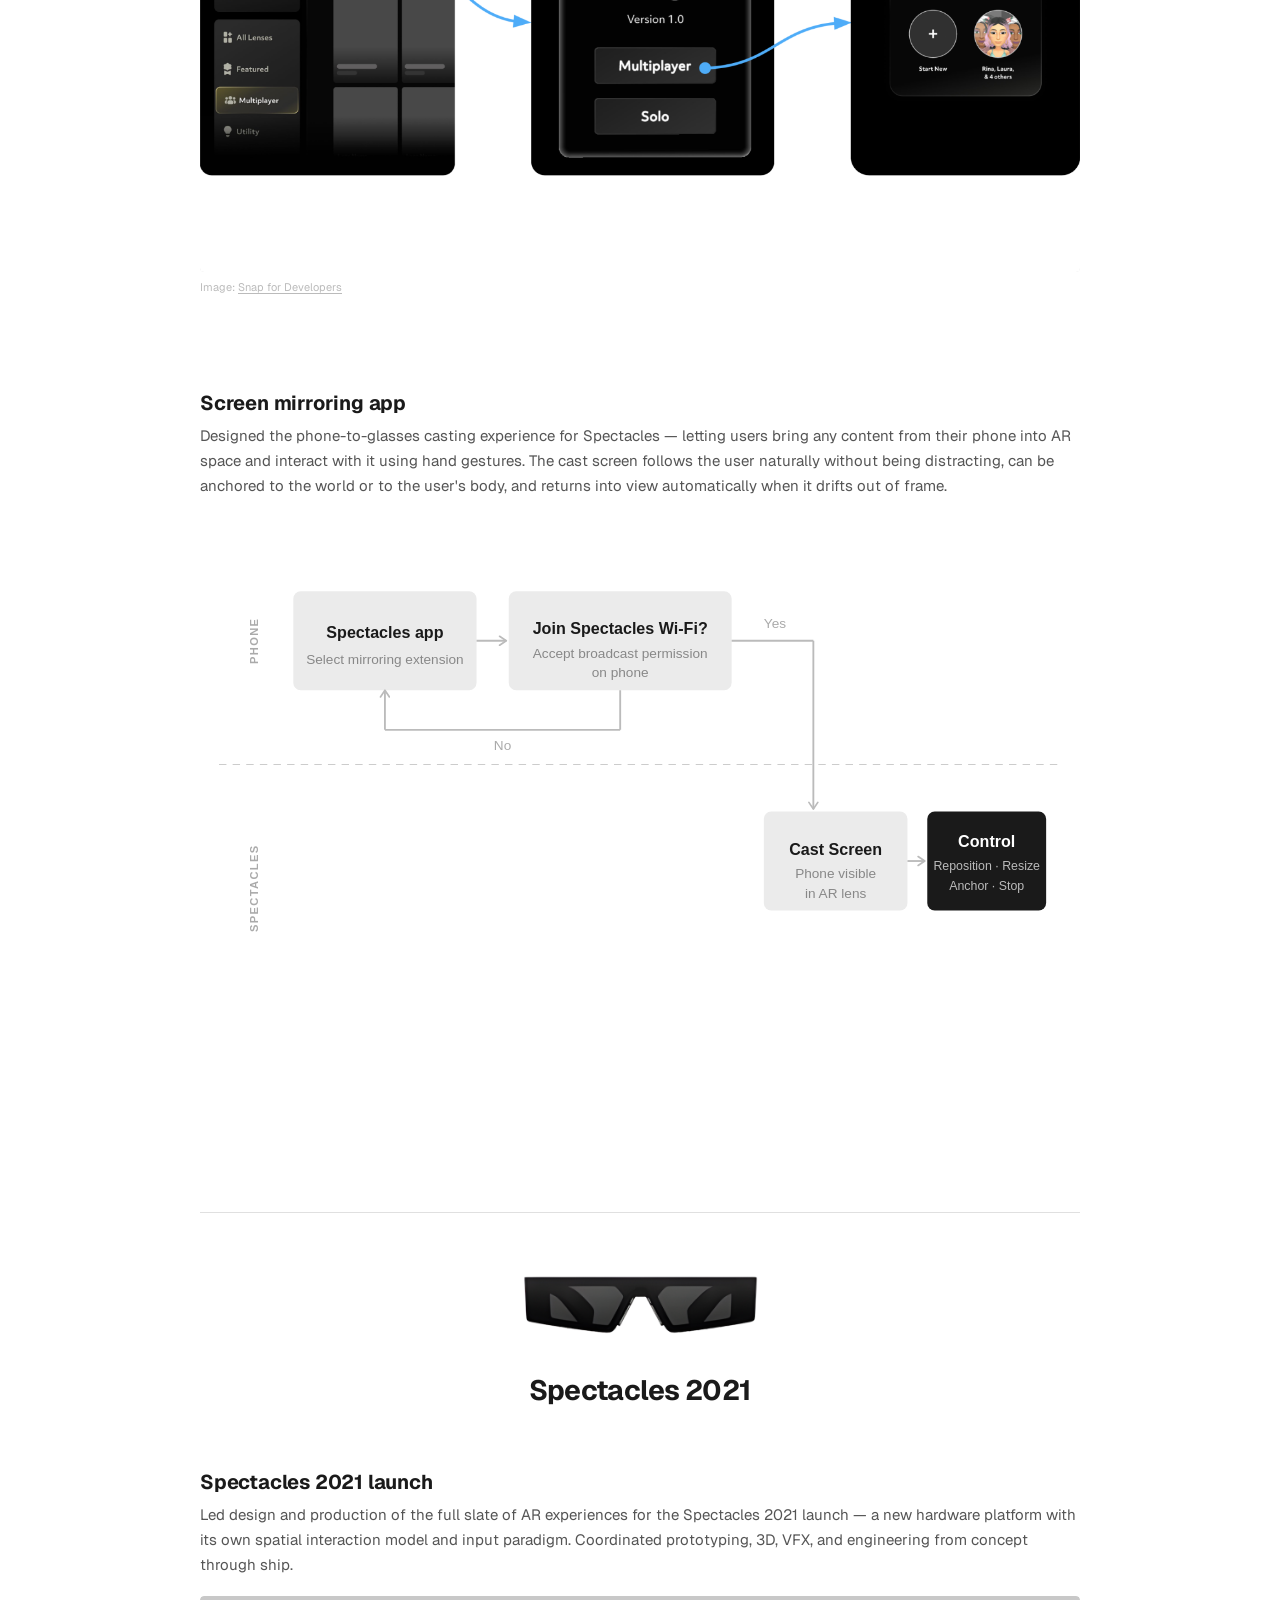
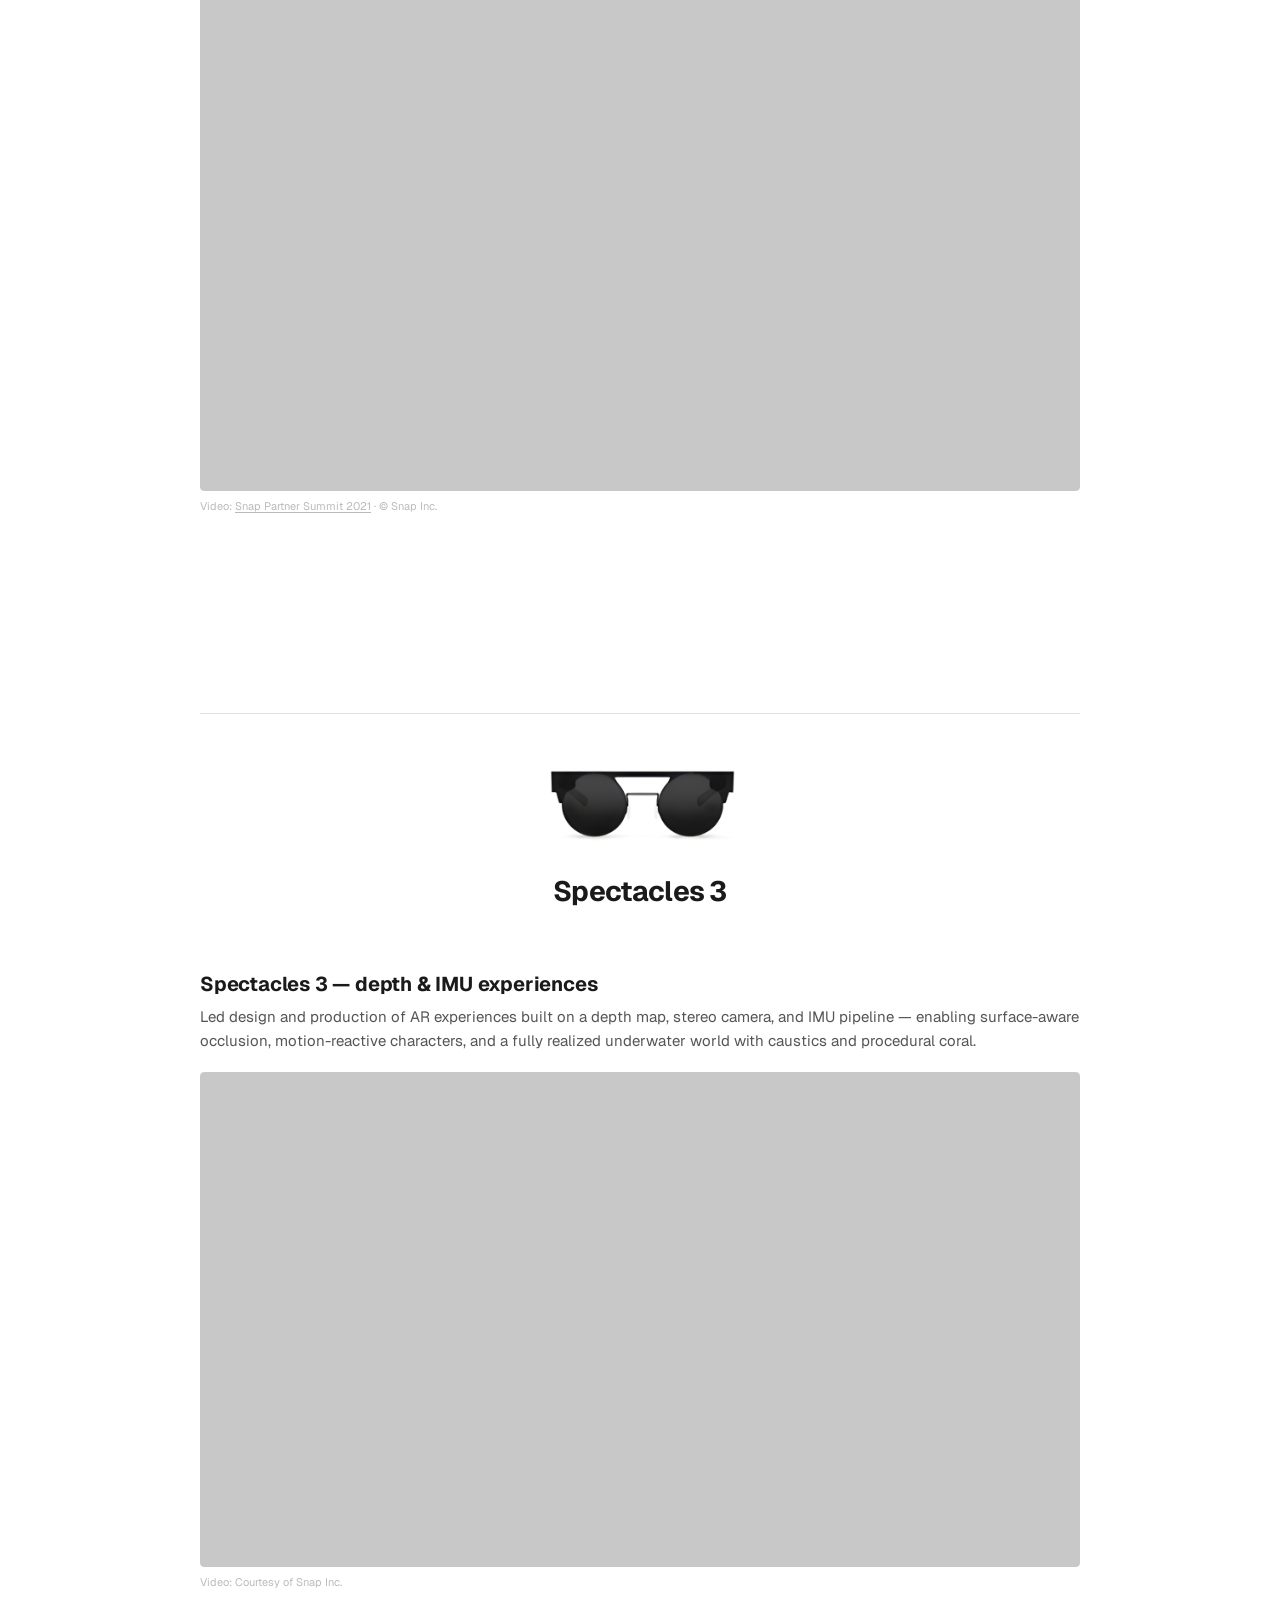
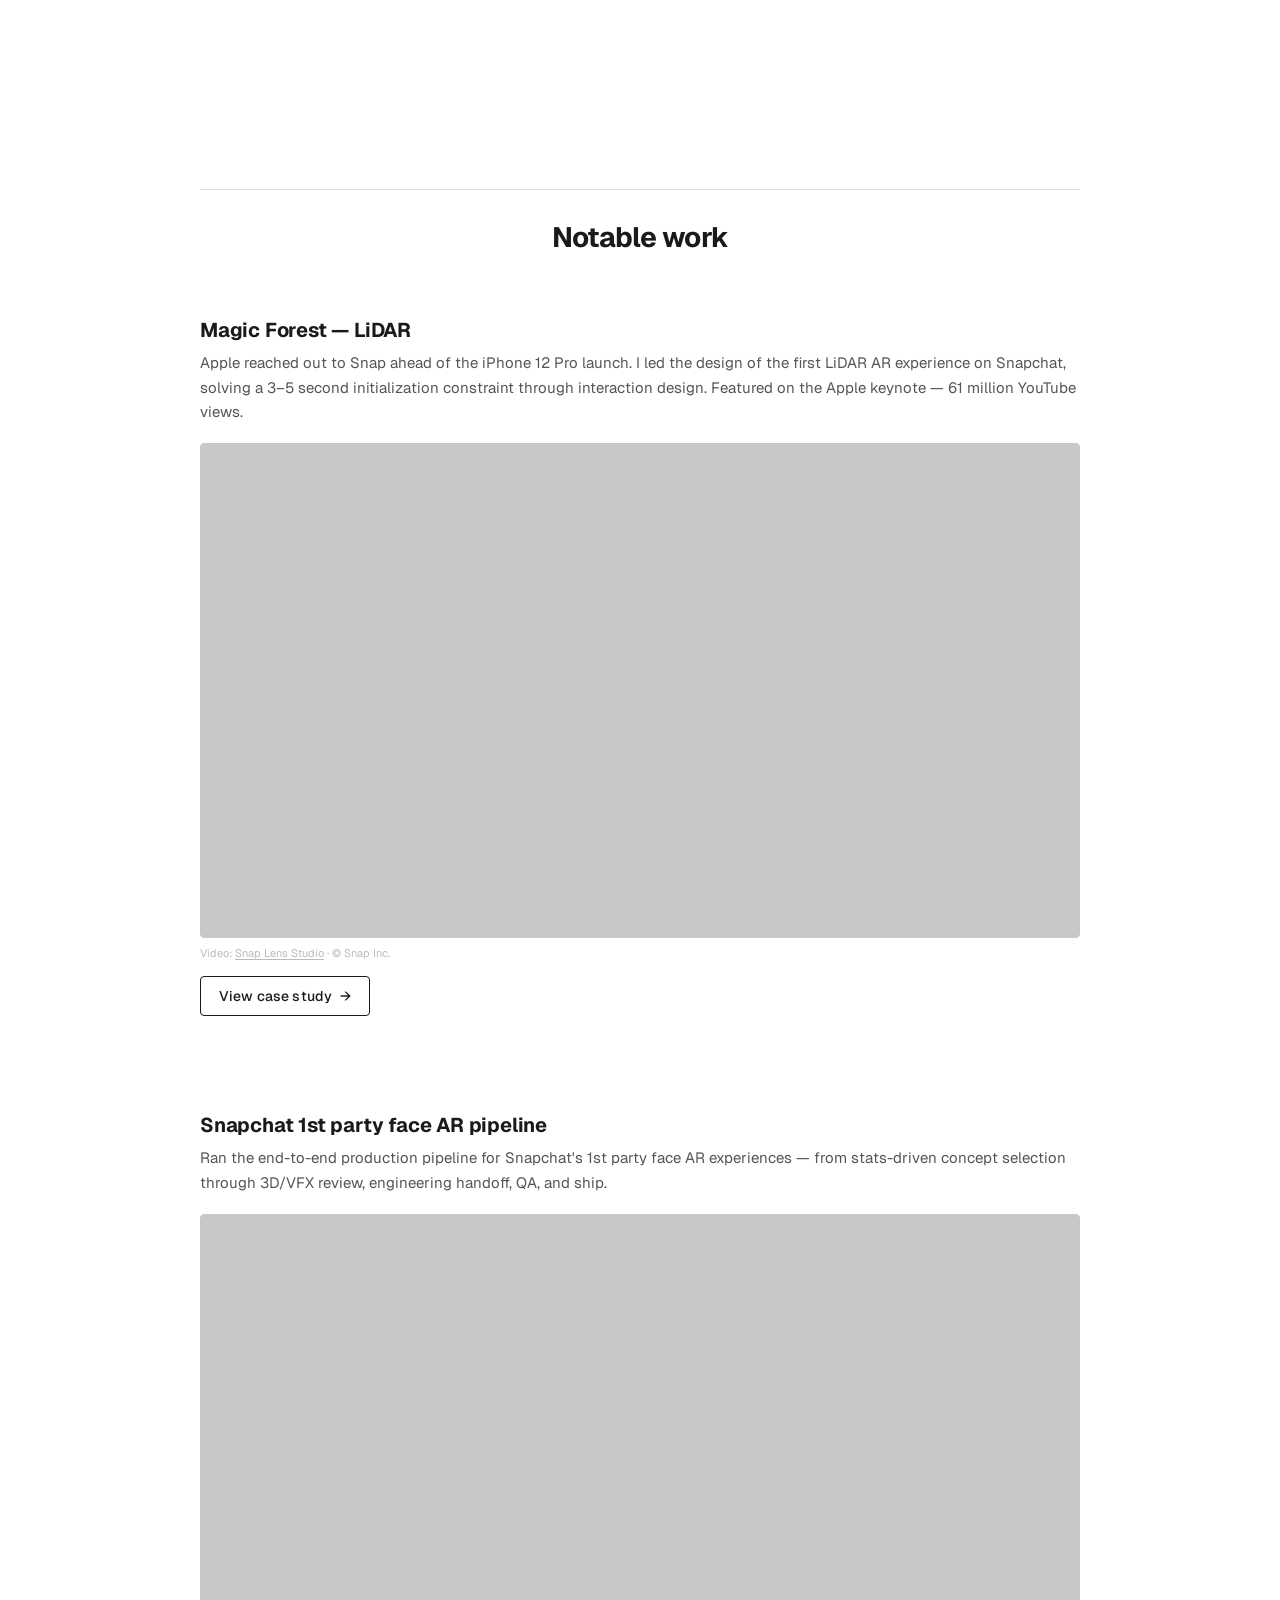
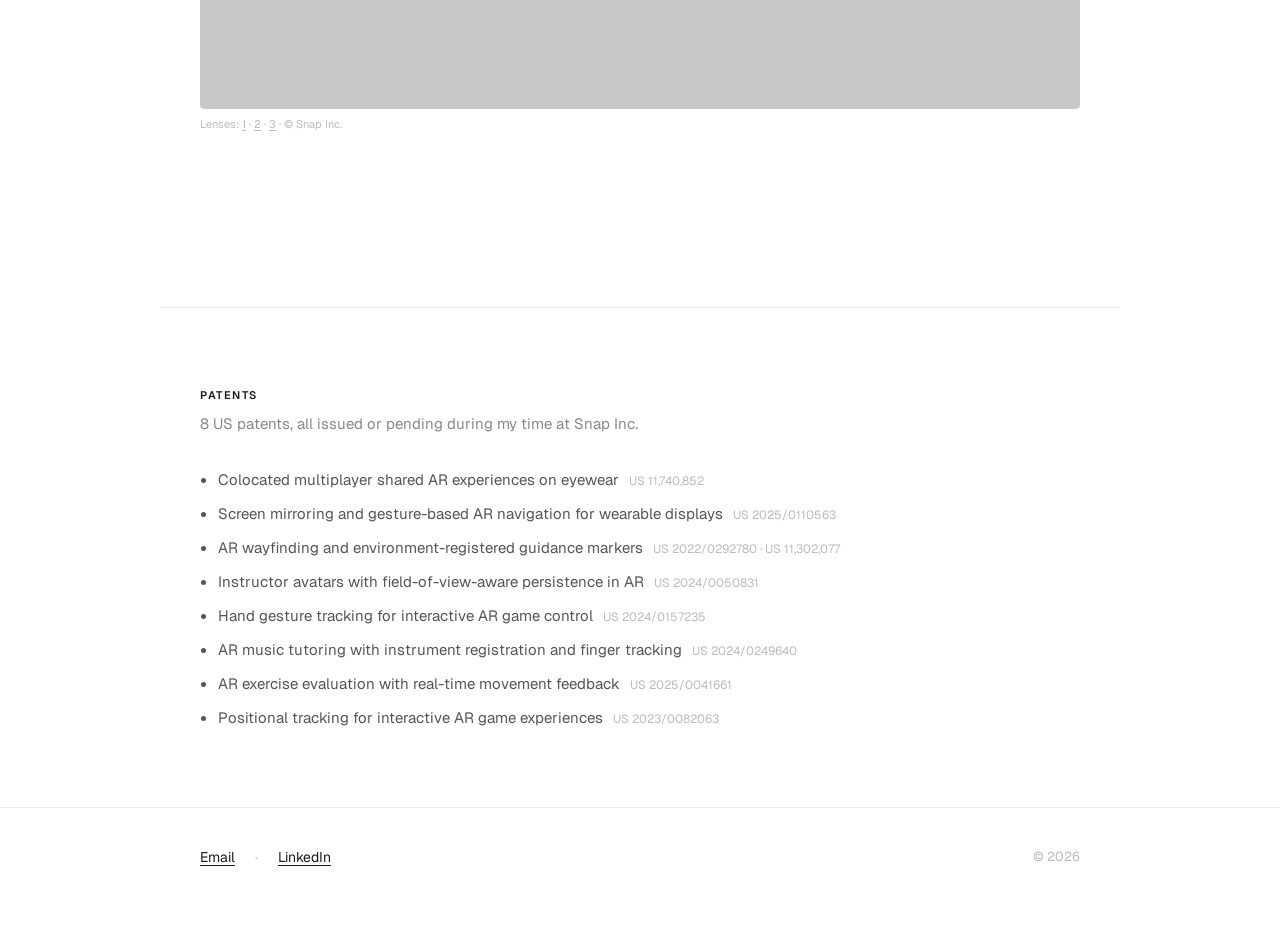
==== commit f2f09fc8: "Add files via upload" ====
--- a/index.html
+++ b/index.html
@@ -22,6 +22,7 @@
       opacity: 1;
       transform: translateY(0);
     }
+    .lead strong { font-weight: 600; }
   </style>
 </head>
 <body>
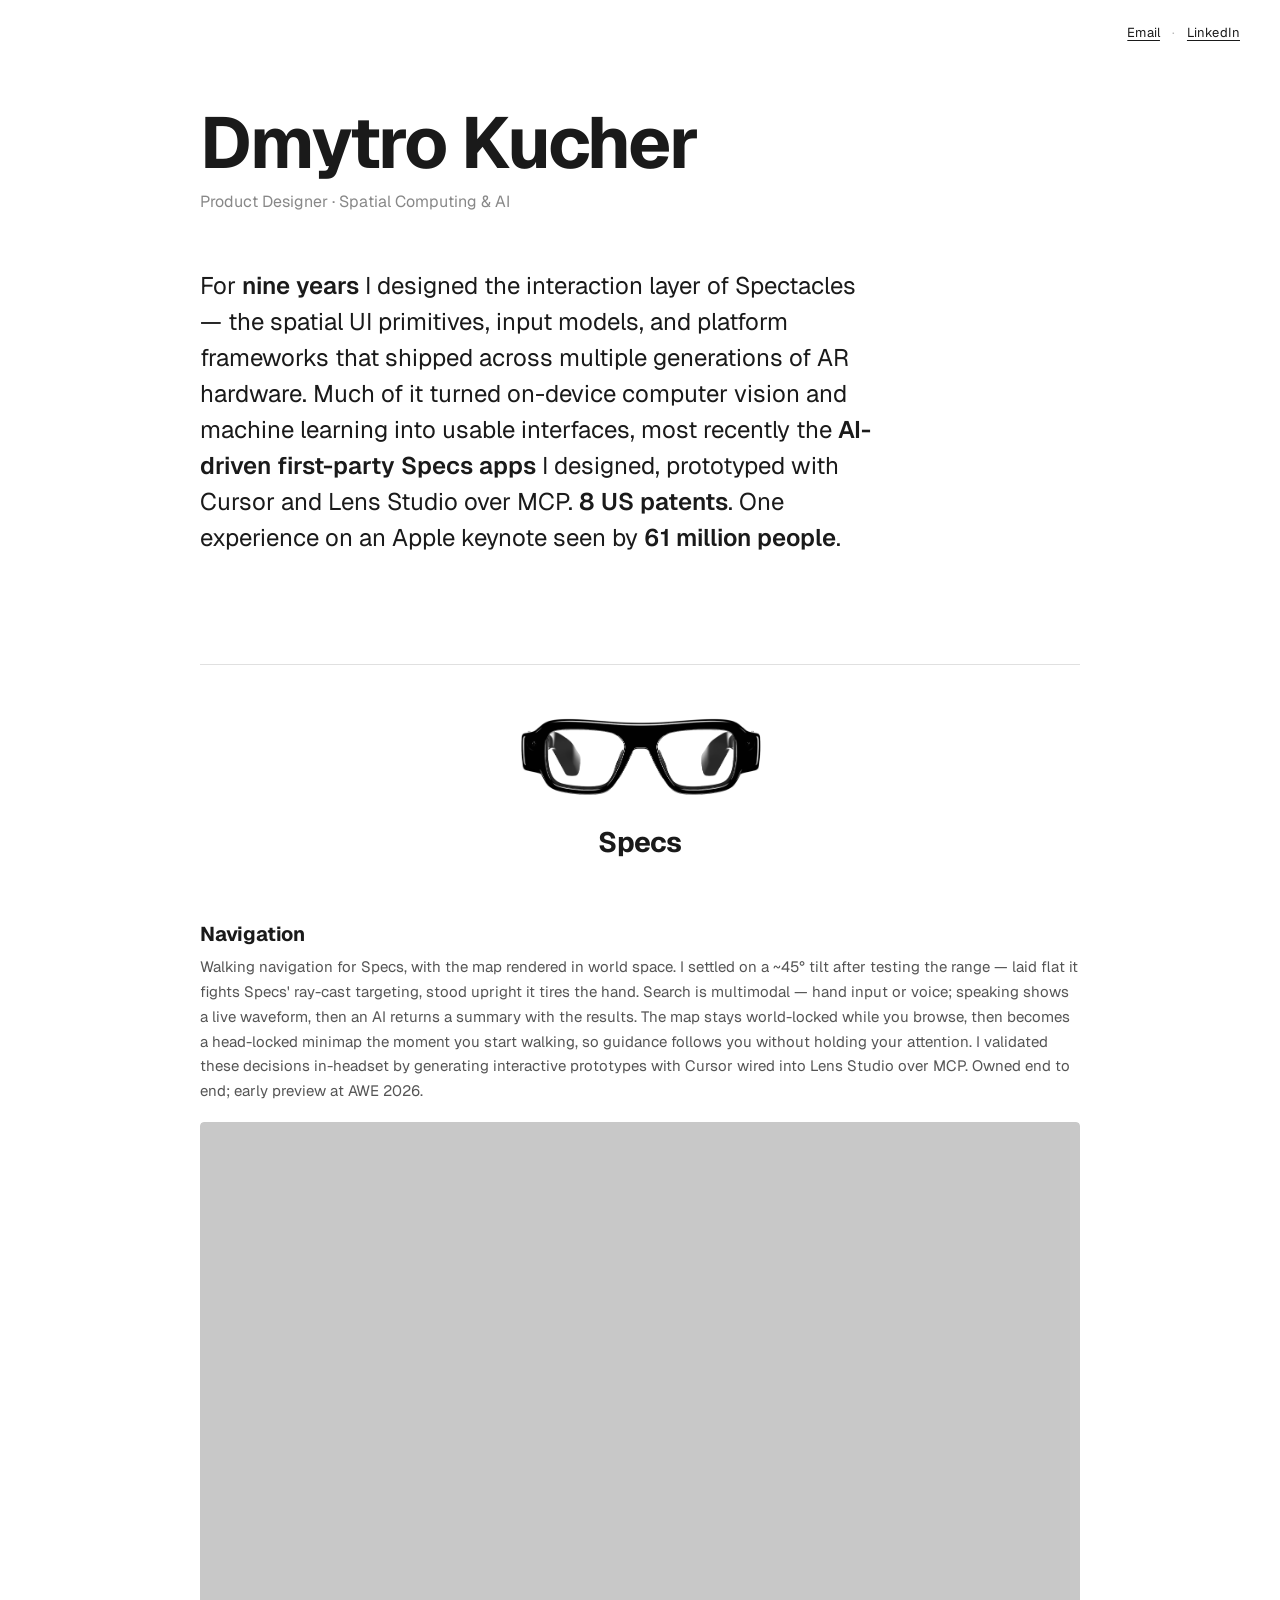
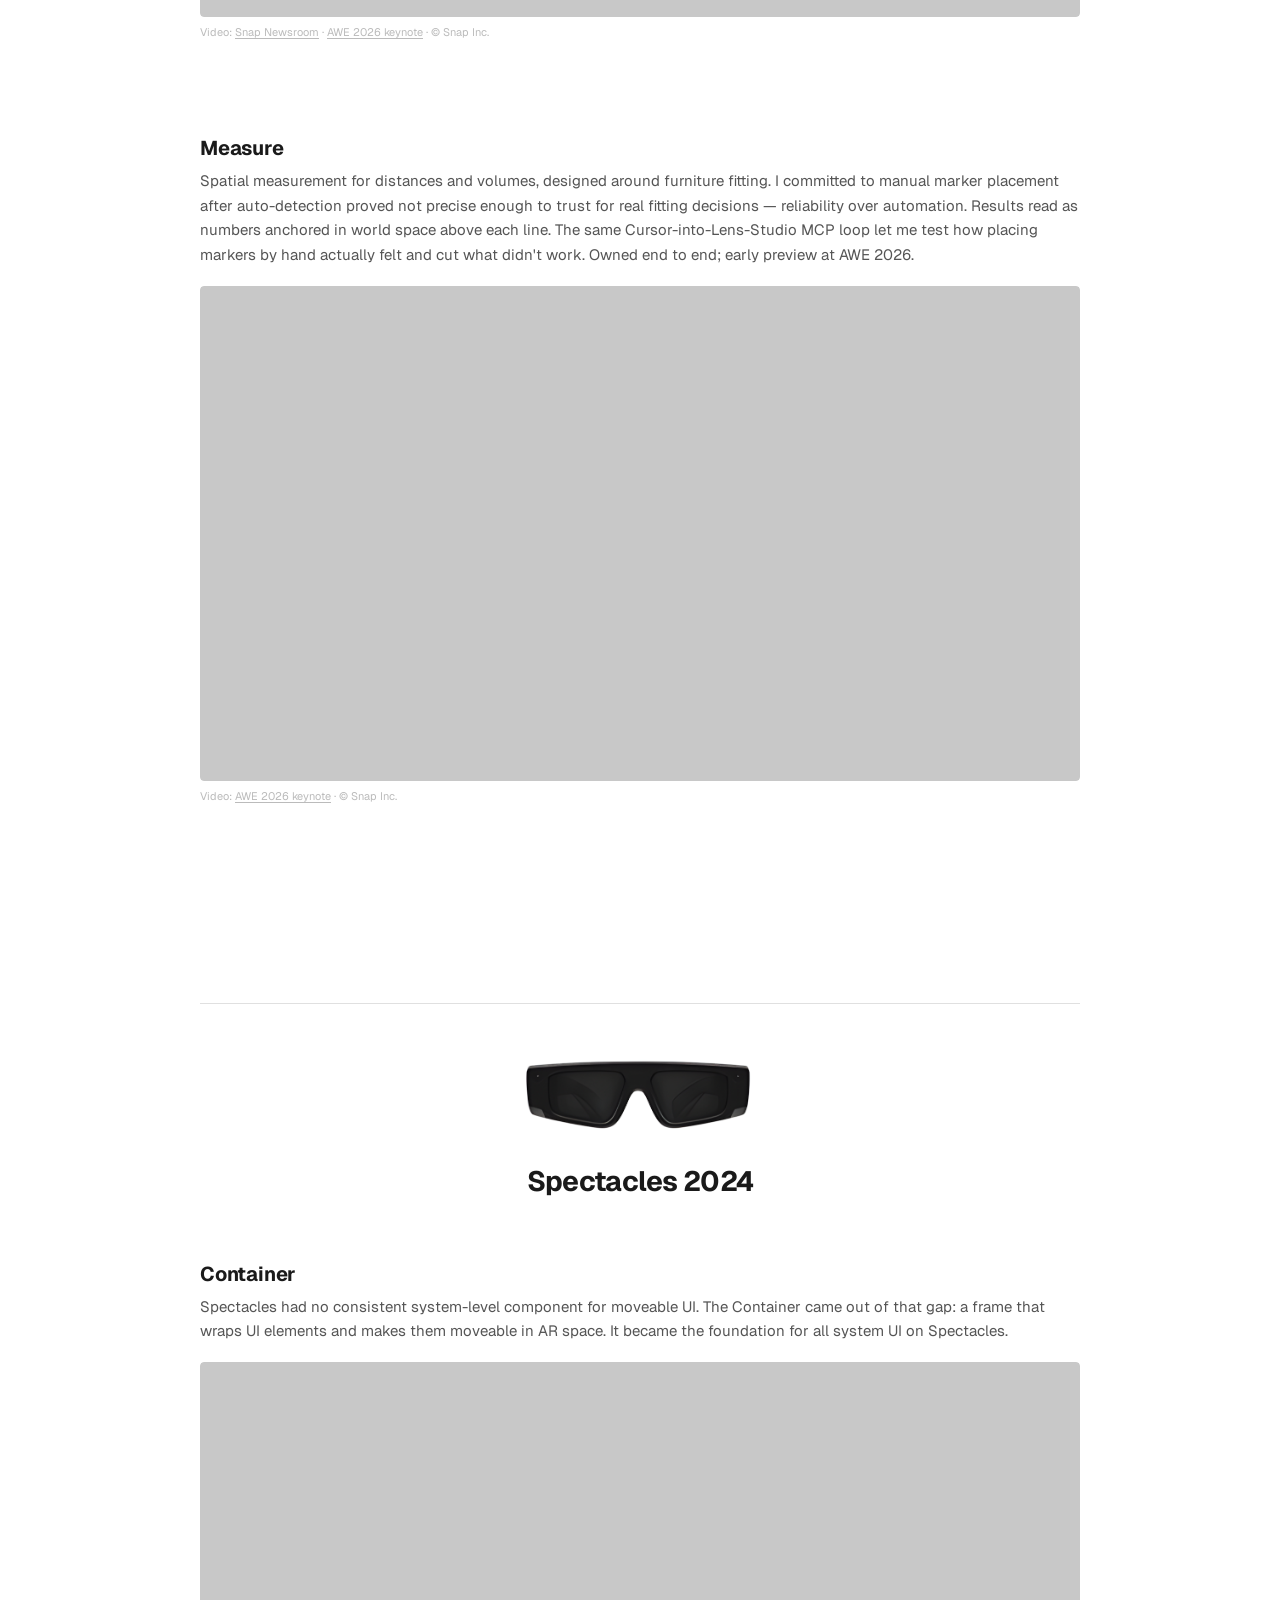
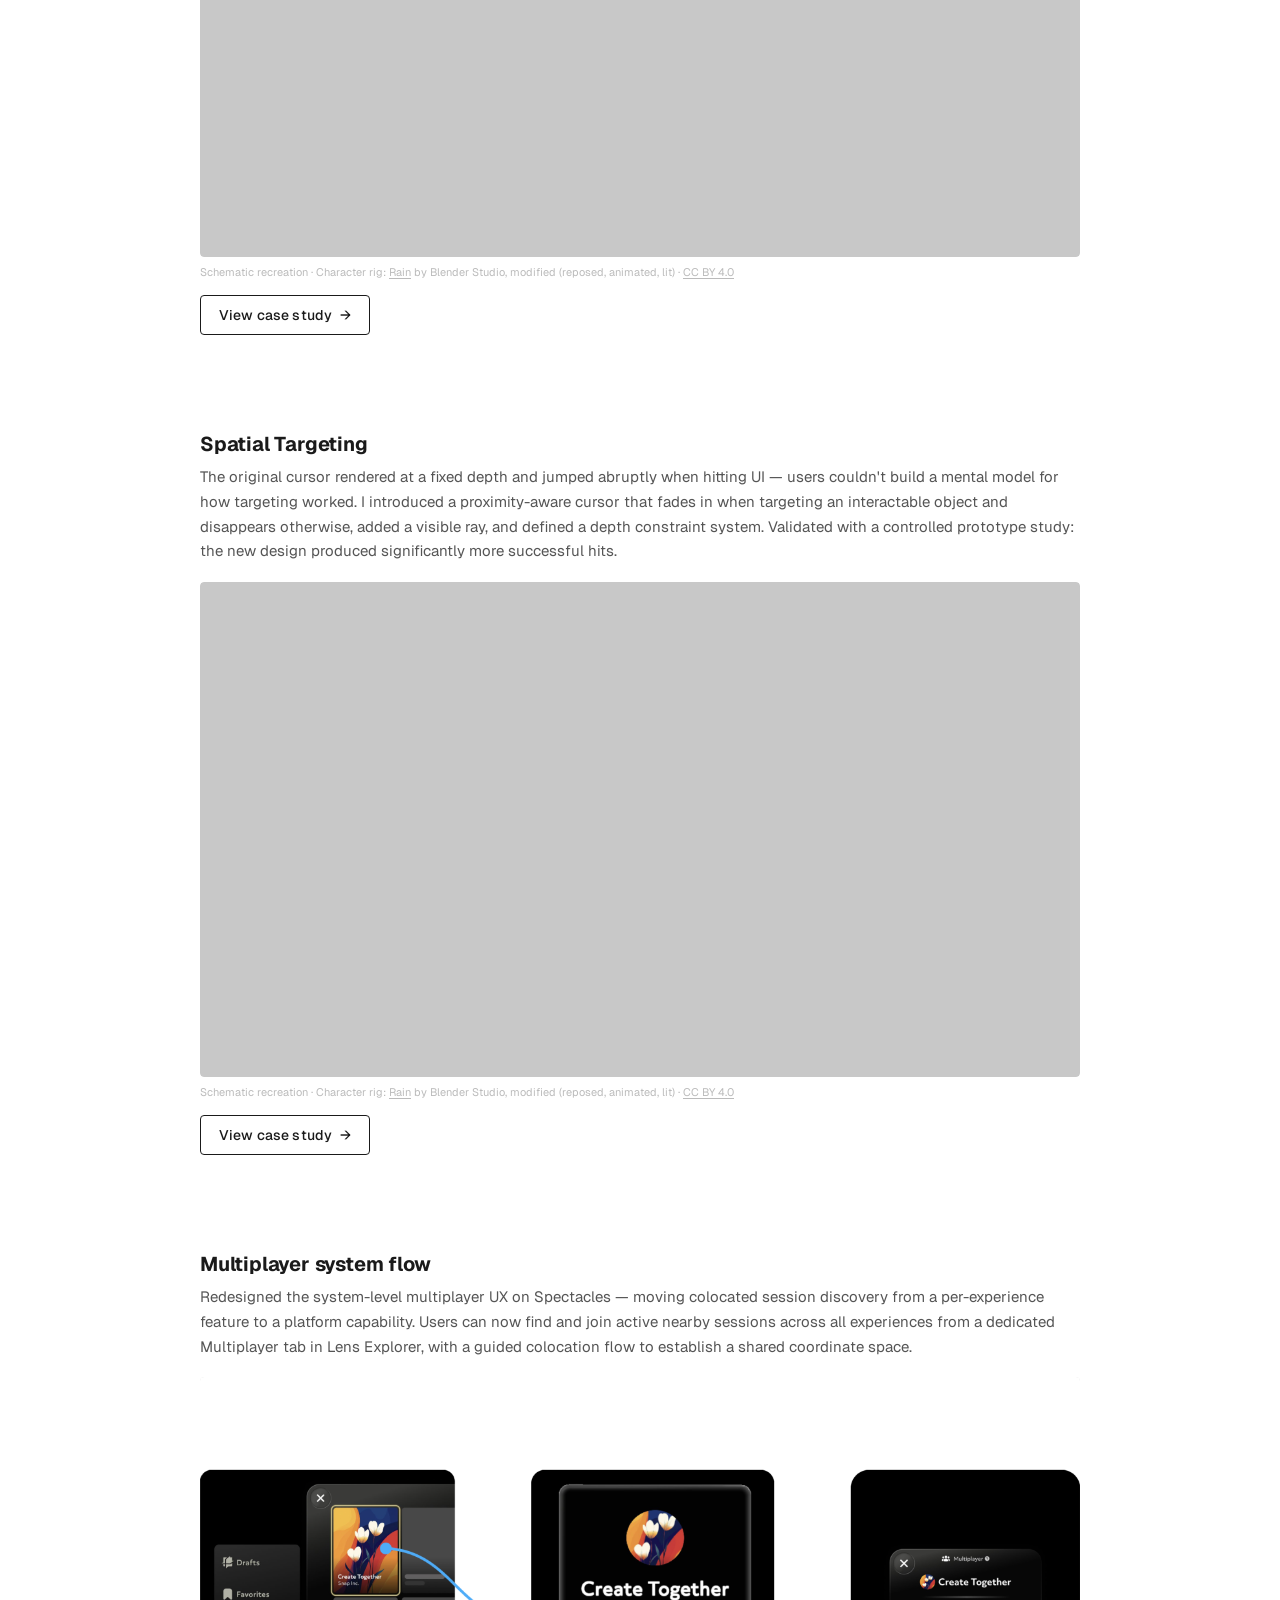
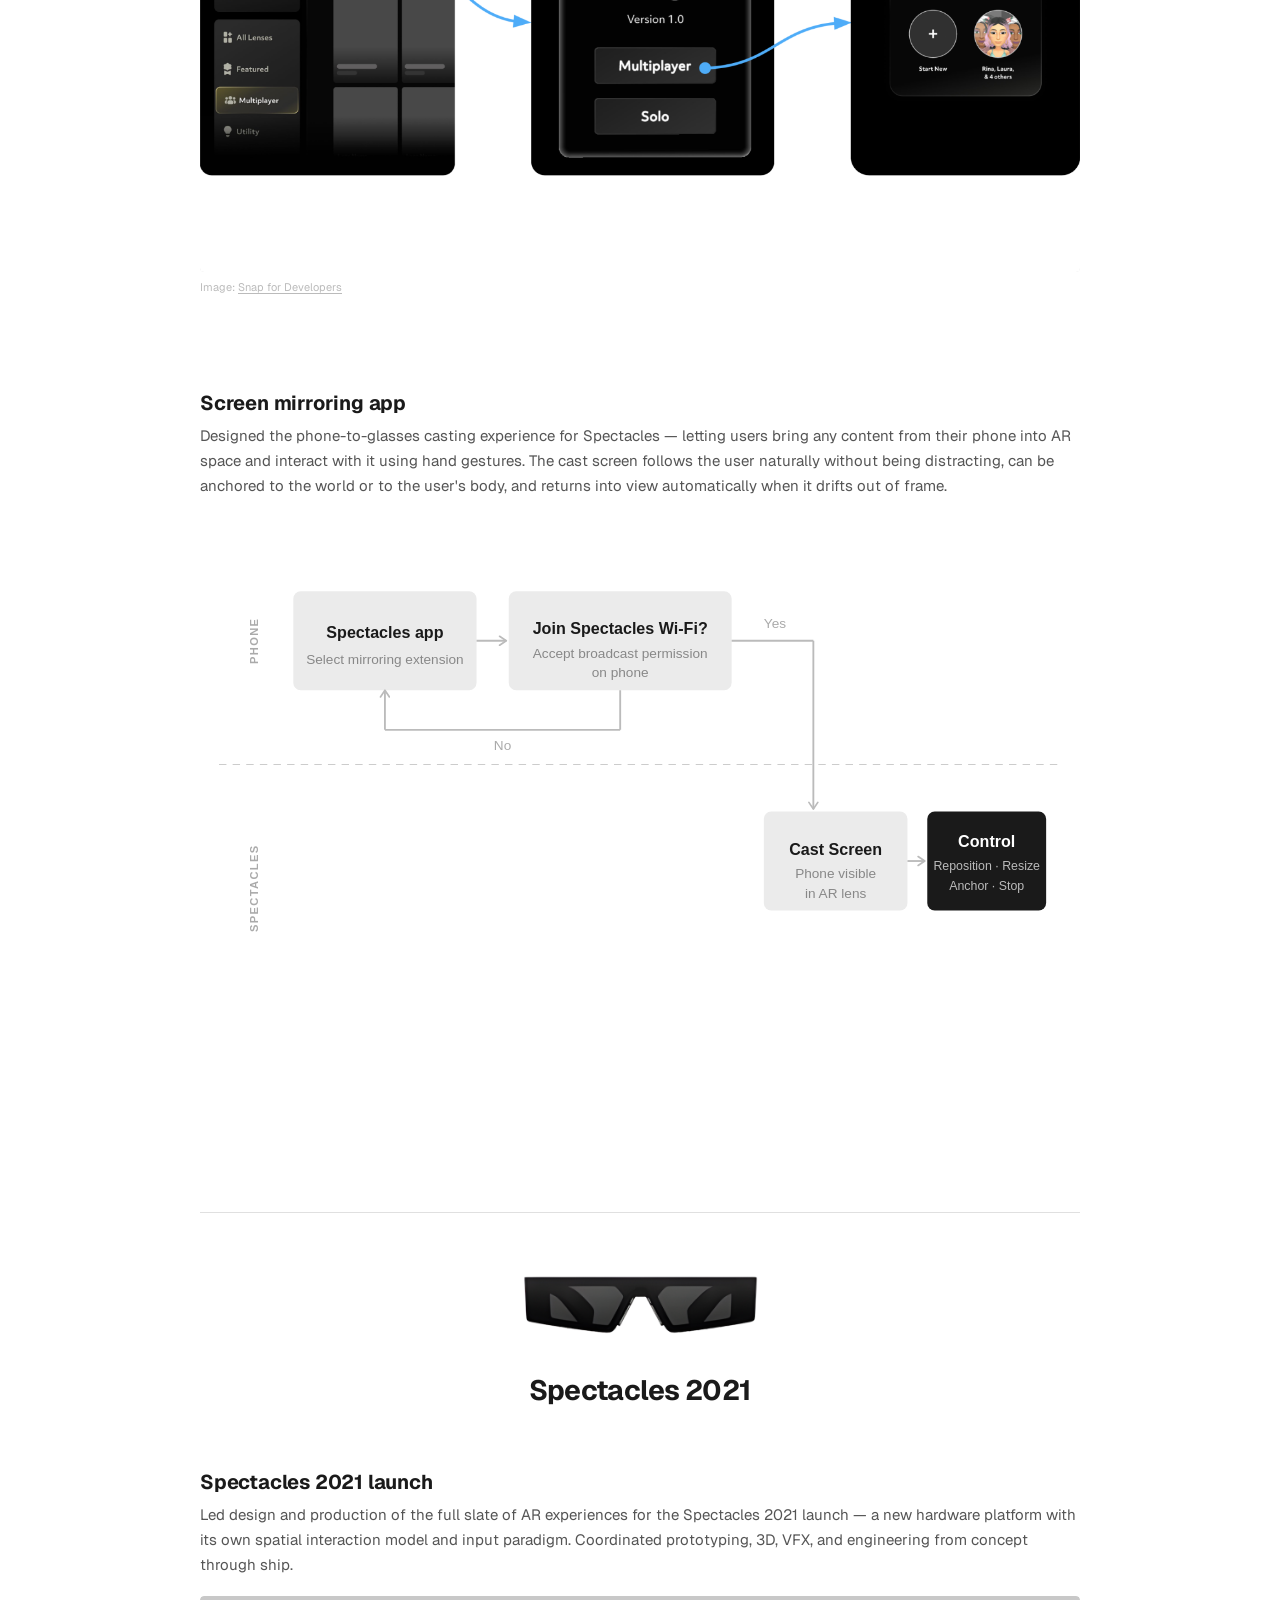
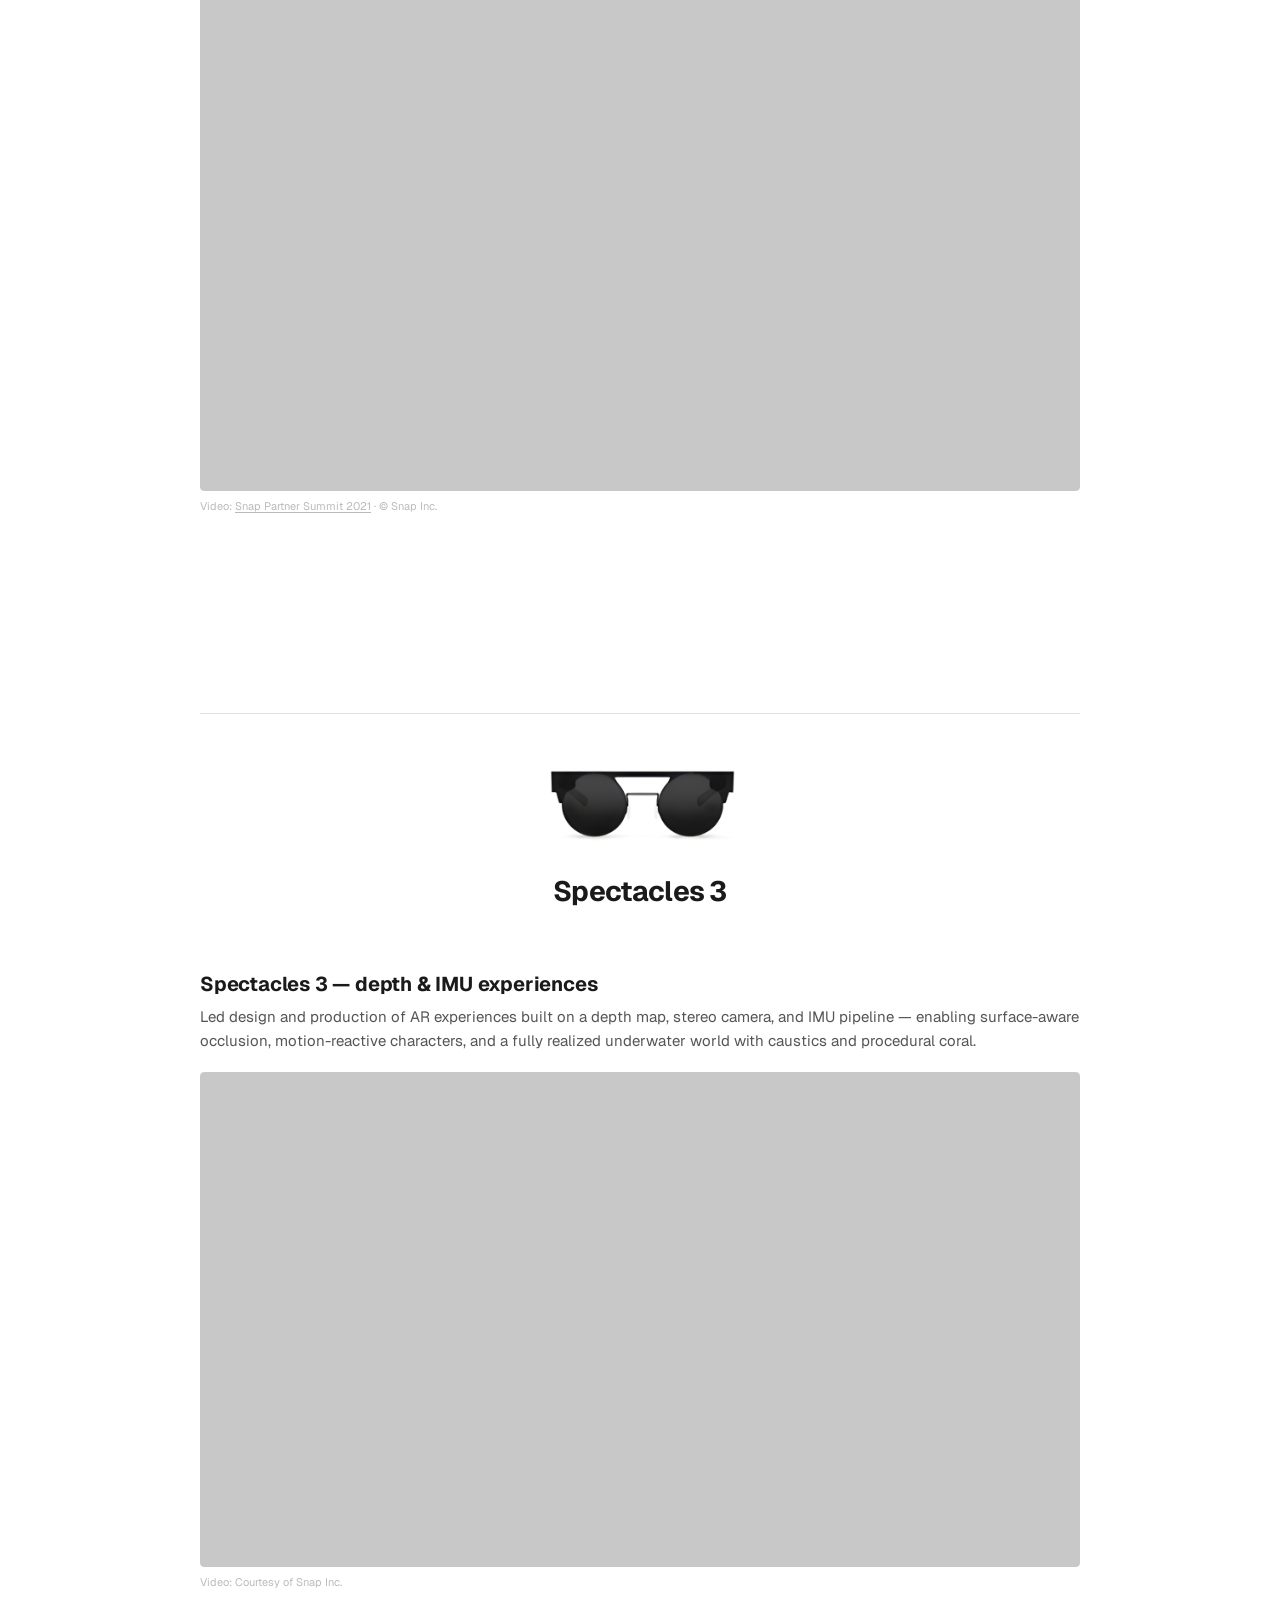
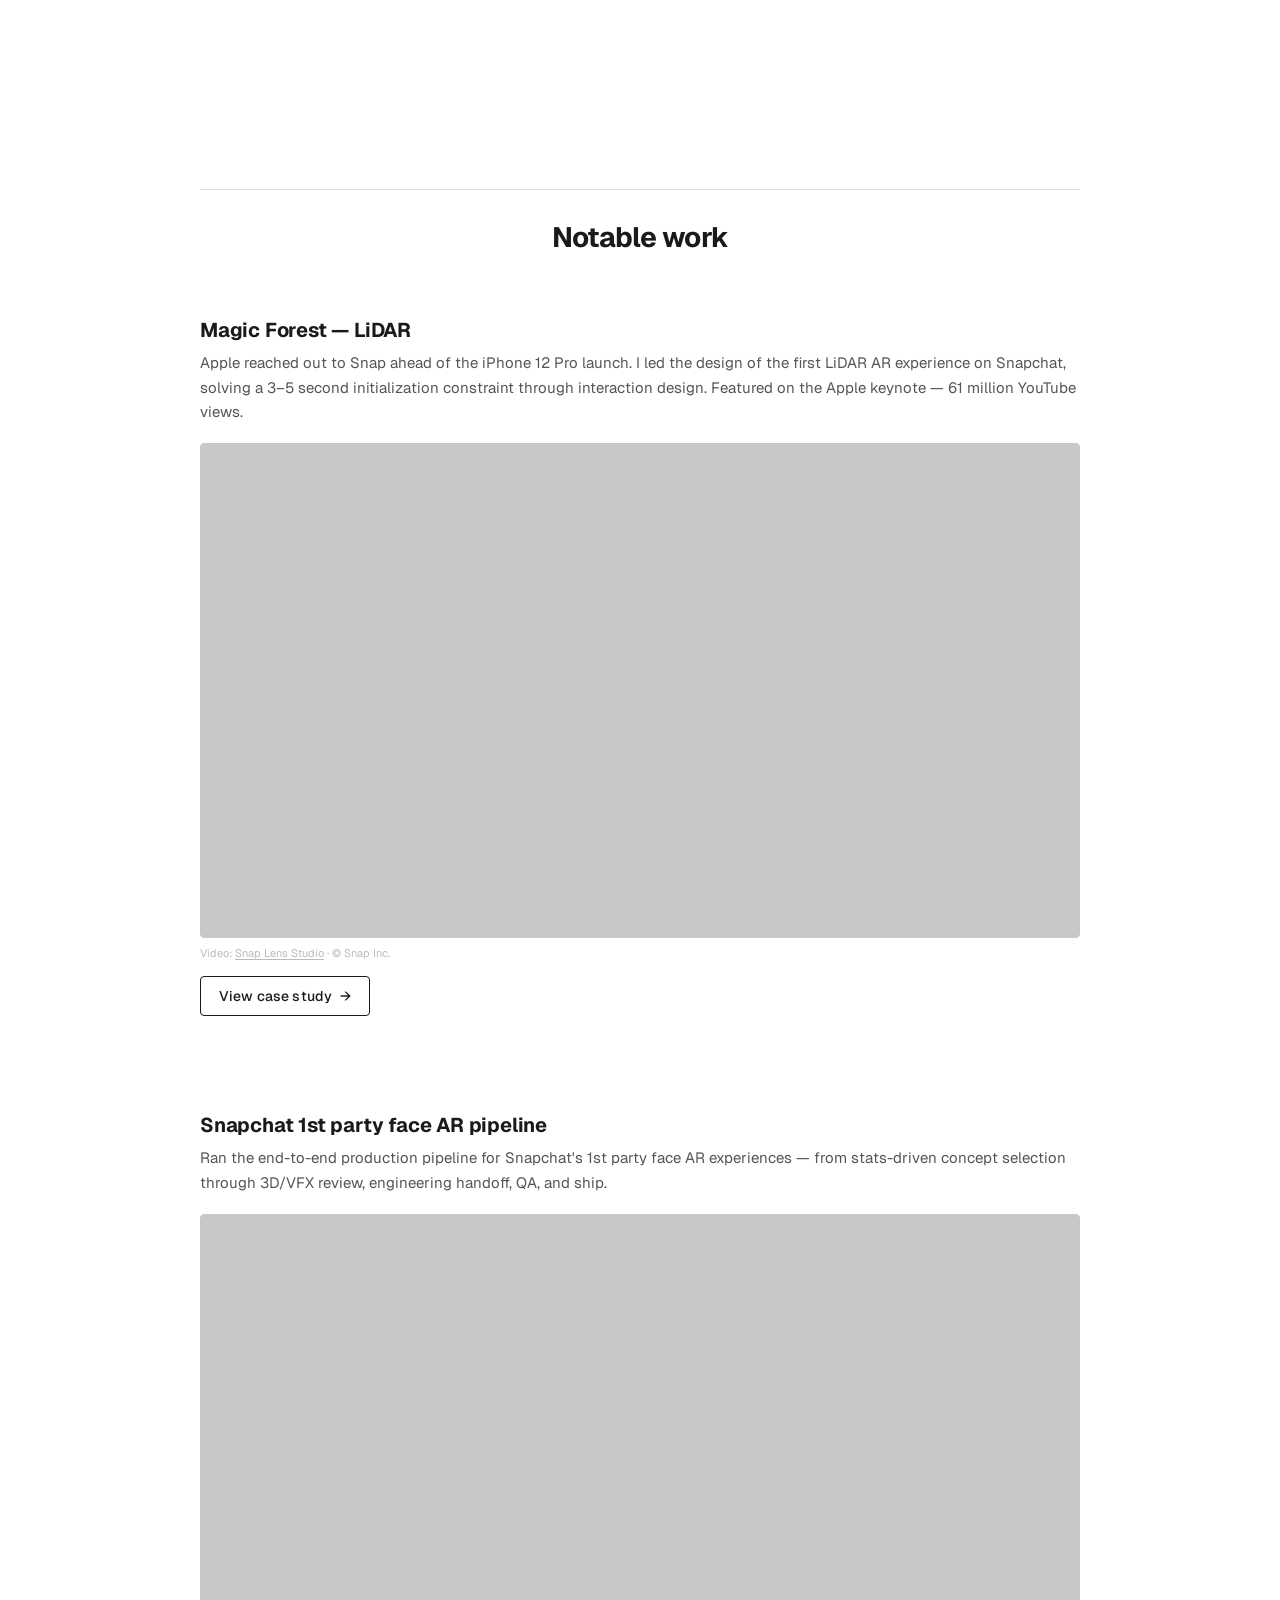
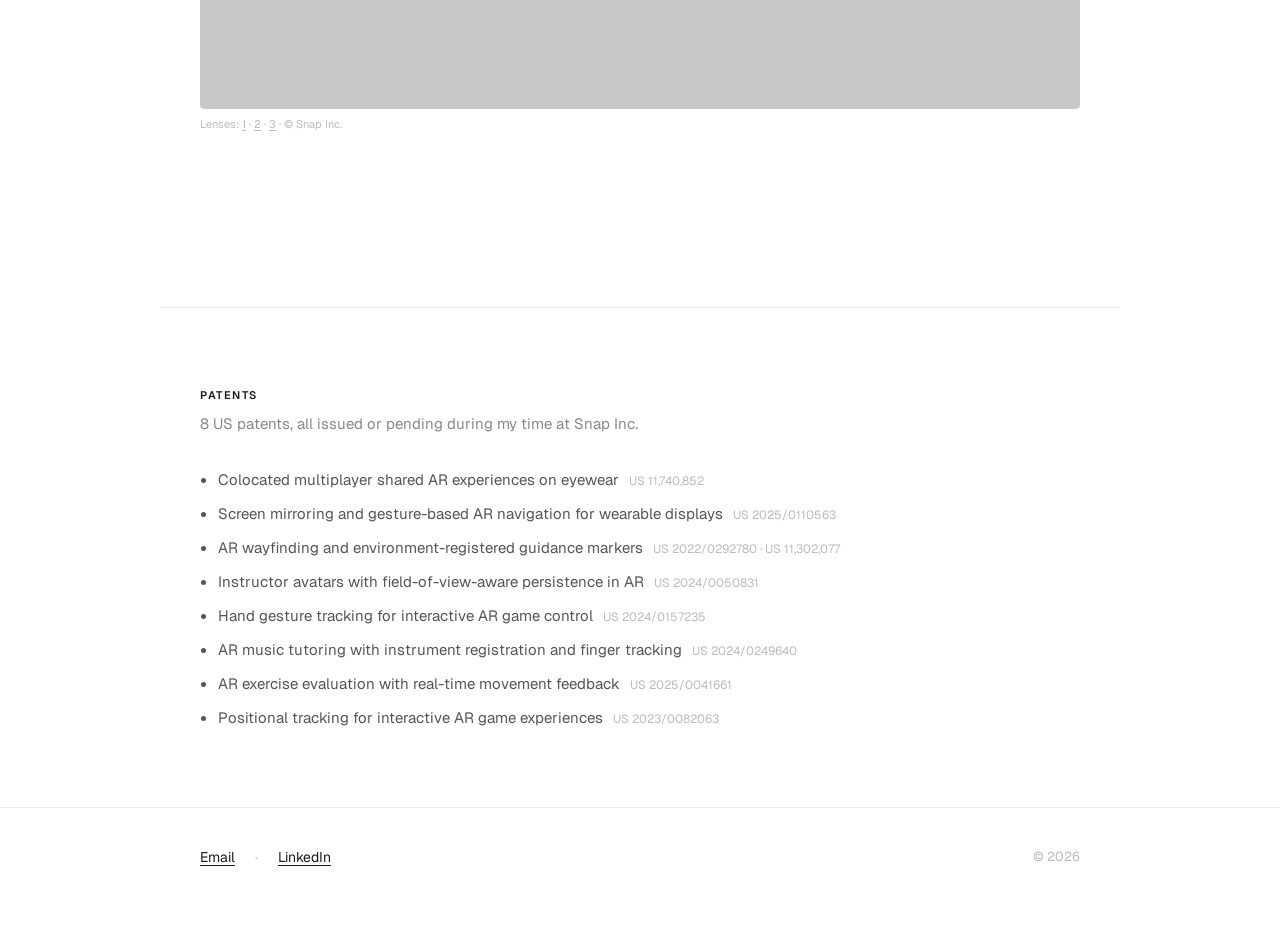
==== commit 593eba52: "Add files via upload" ====
--- a/index.html
+++ b/index.html
@@ -39,7 +39,7 @@
 <section class="hero">
   <div class="wrapper">
     <h1>Dmytro Kucher</h1>
-    <p class="subtitle">Product Designer — Spatial Computing &amp; AI</p>
+    <p class="subtitle">Product Designer · Spatial Computing &amp; AI</p>
 
     <p class="lead">For <strong>nine years</strong> I designed the interaction layer of Spectacles — the spatial UI primitives, input models, and platform frameworks that shipped across multiple generations of AR hardware. Much of it turned on-device computer vision and machine learning into usable interfaces, most recently the <strong>AI-driven first-party Specs apps</strong> I designed, prototyped with Cursor and Lens Studio over MCP. <strong>8 US patents</strong>. One experience on an Apple keynote seen by <strong>61 million people</strong>.</p>
   </div>
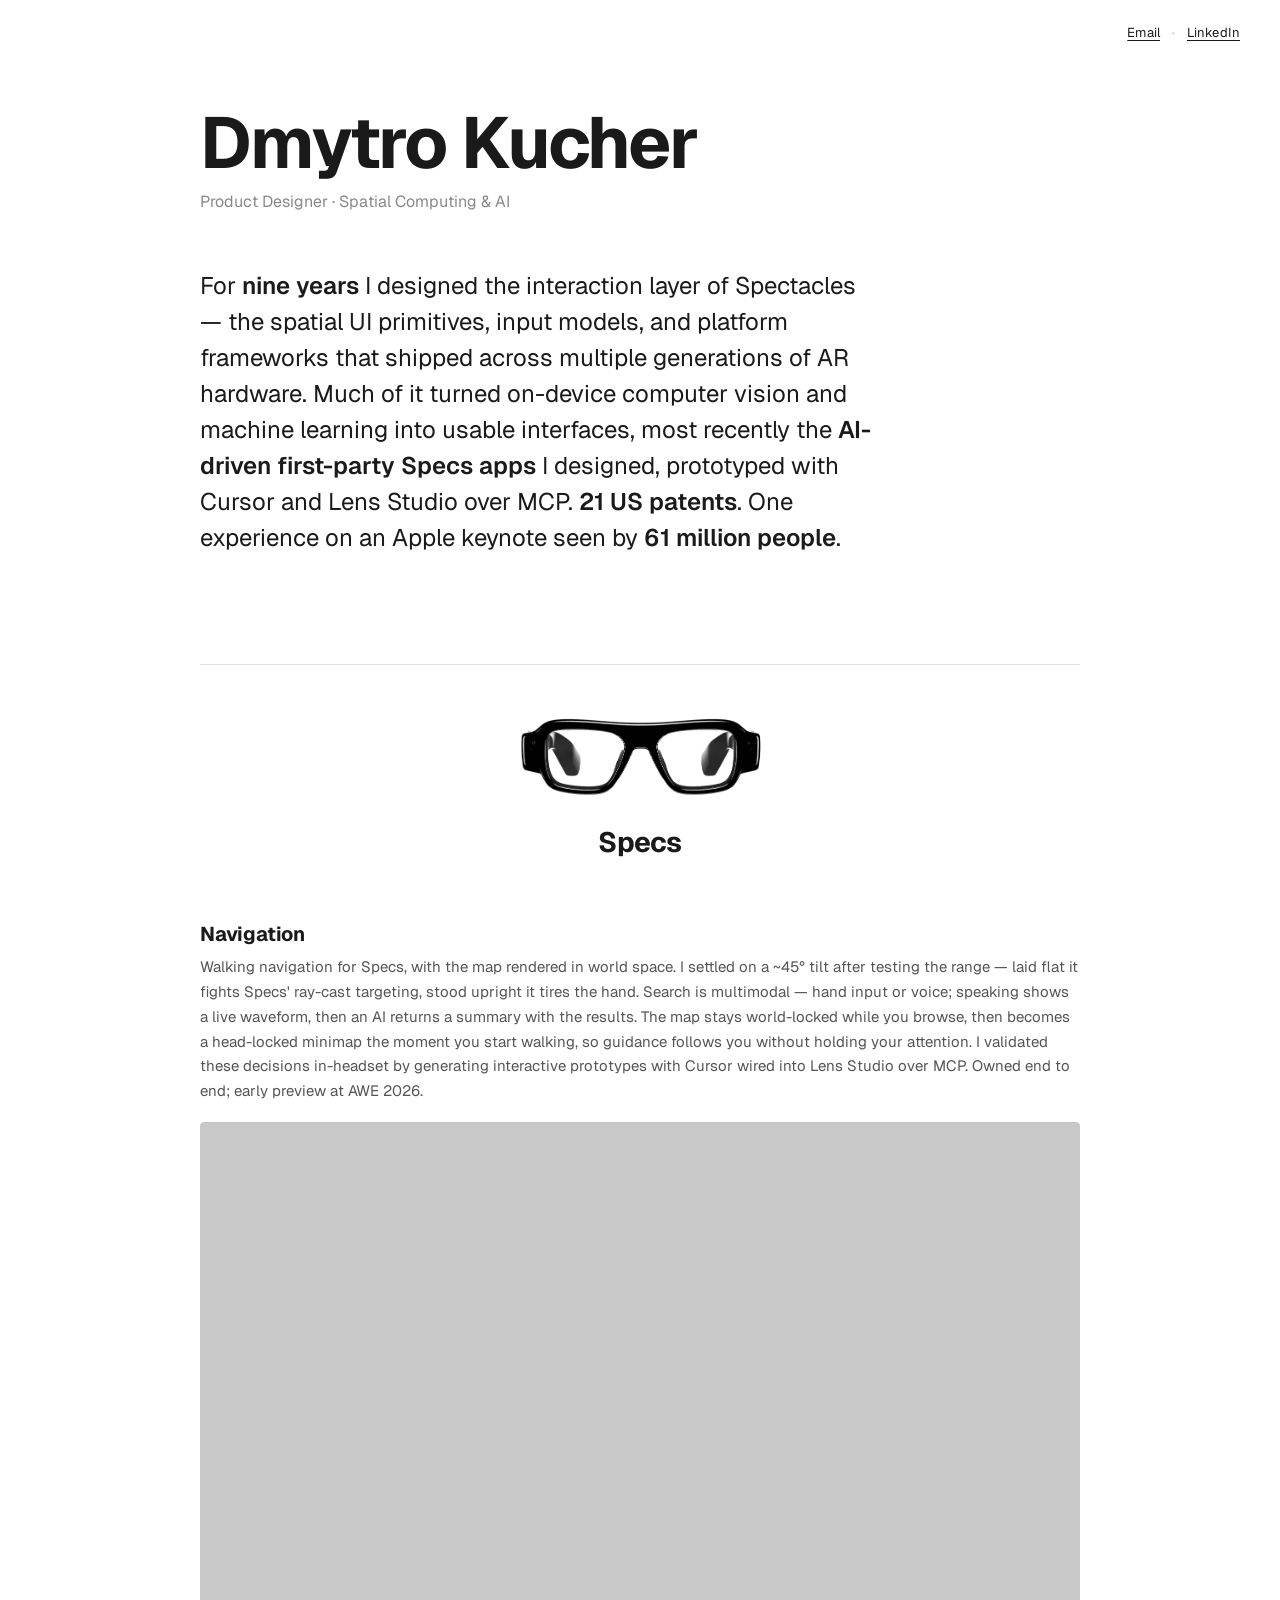
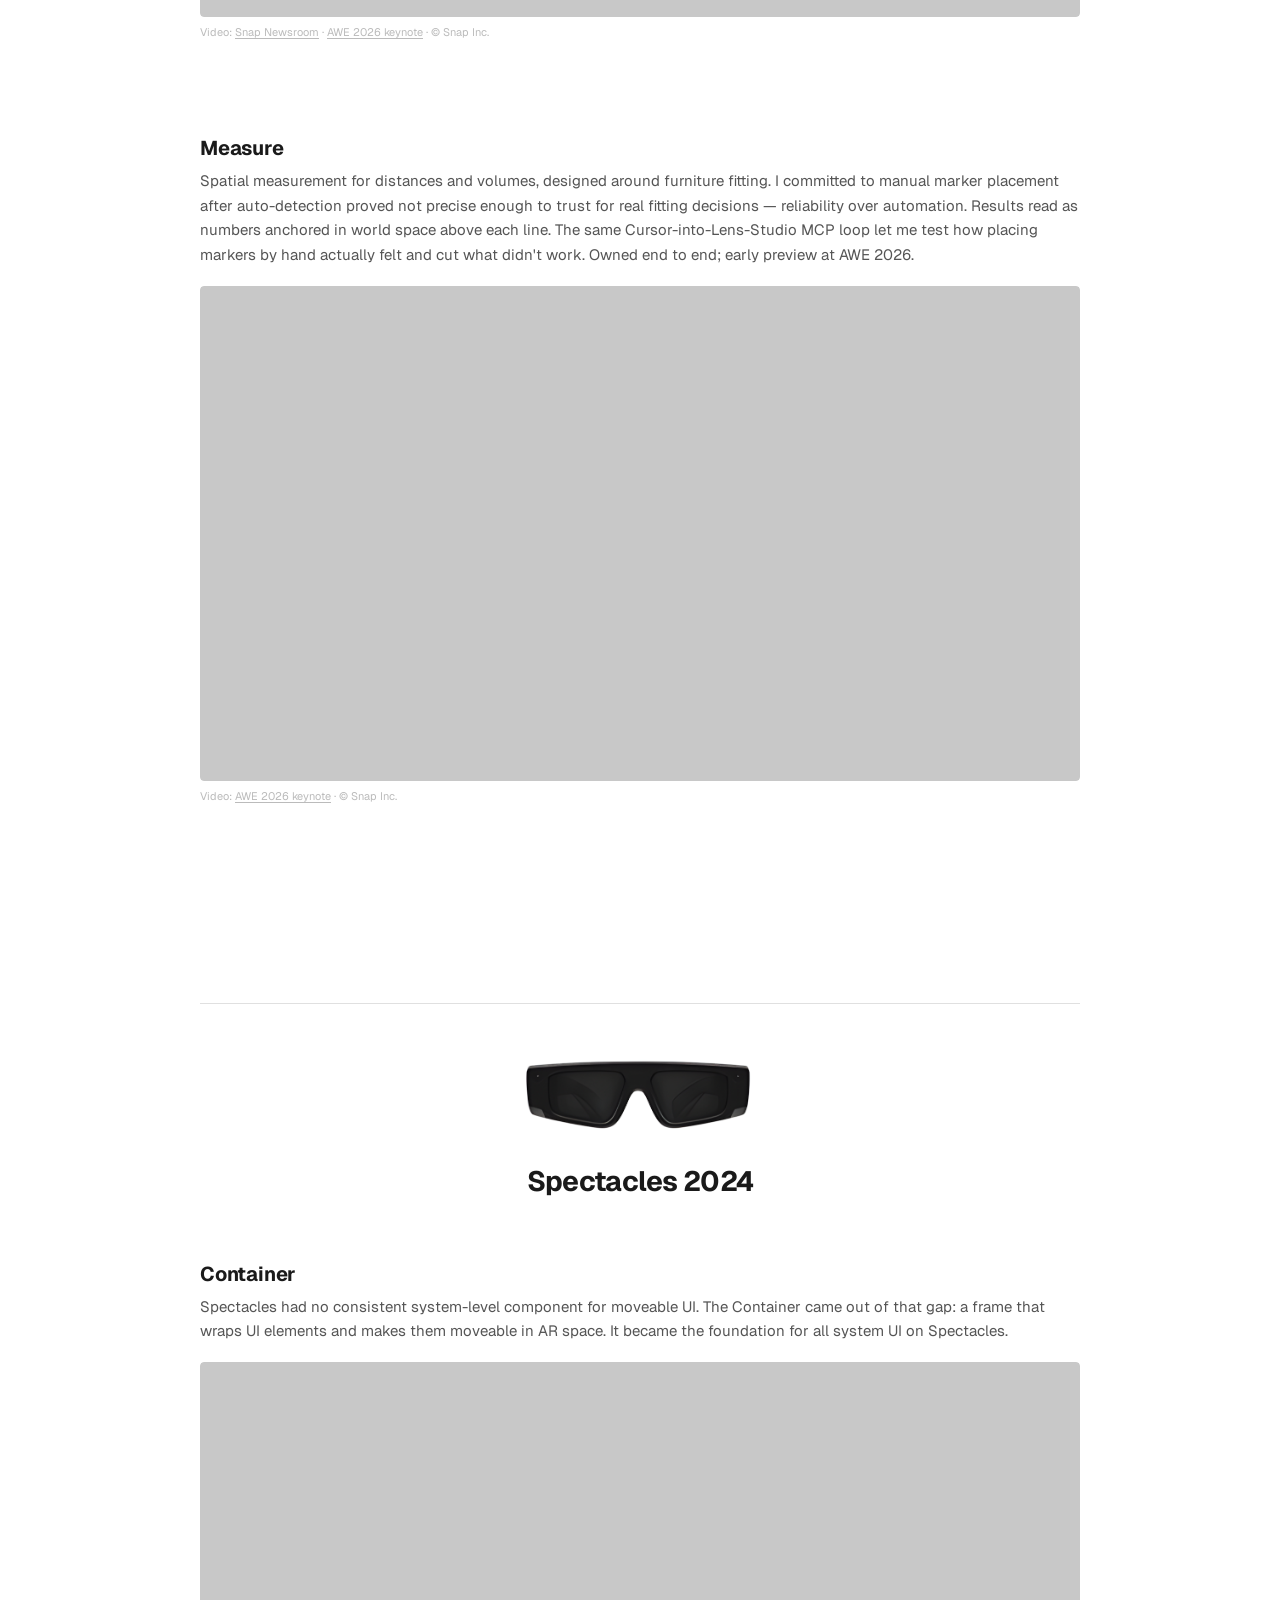
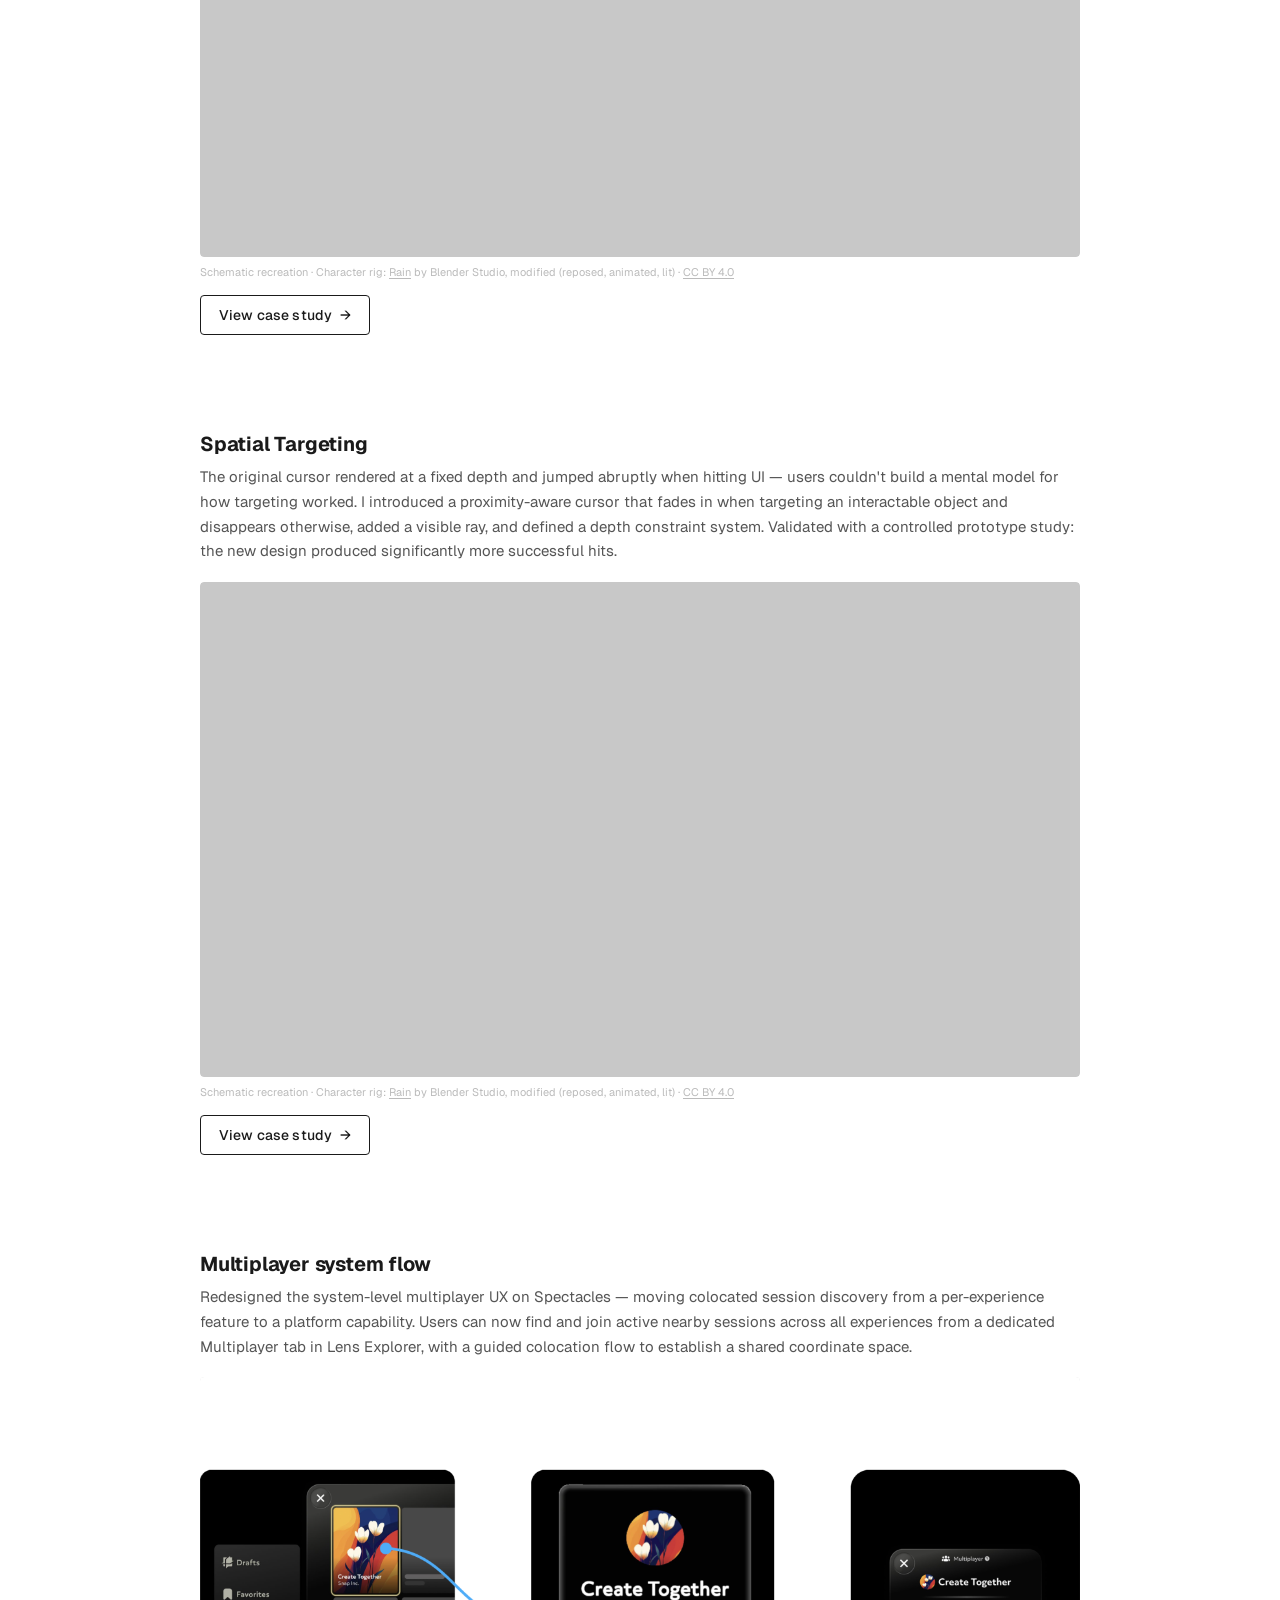
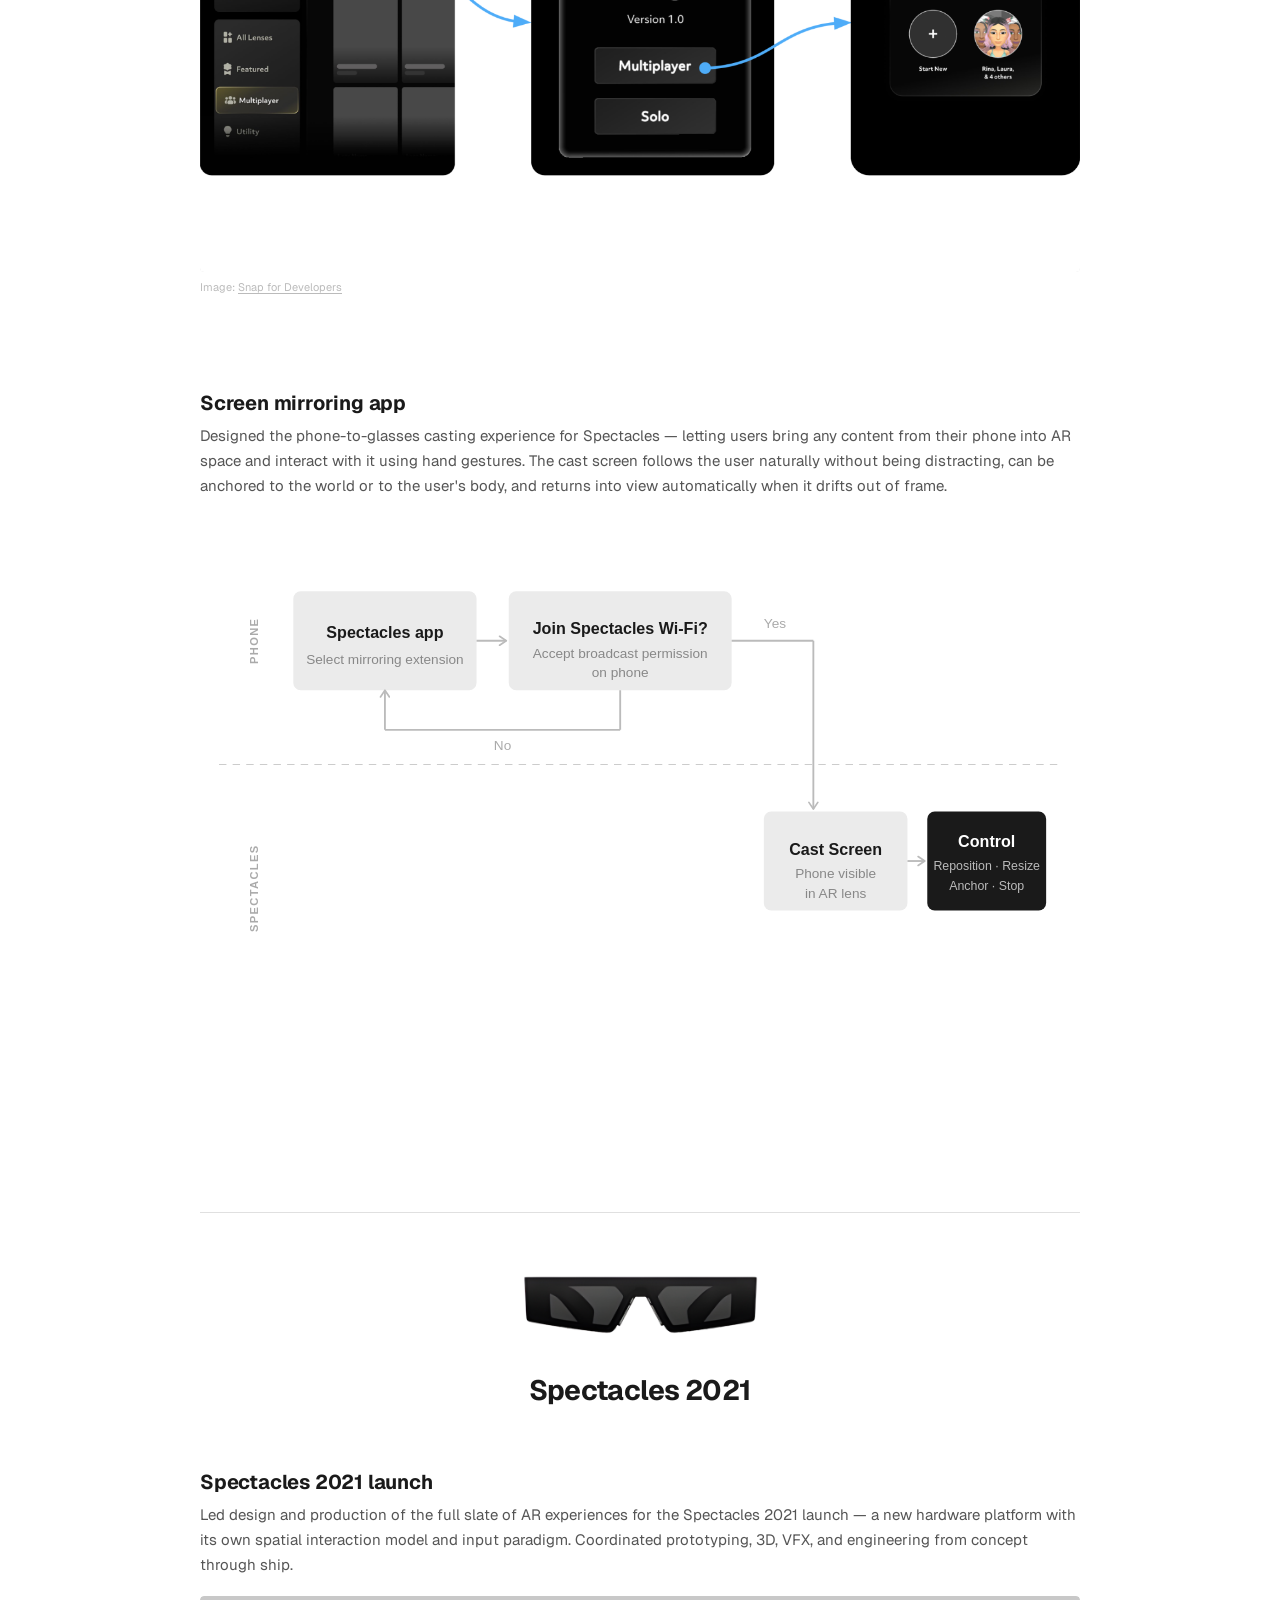
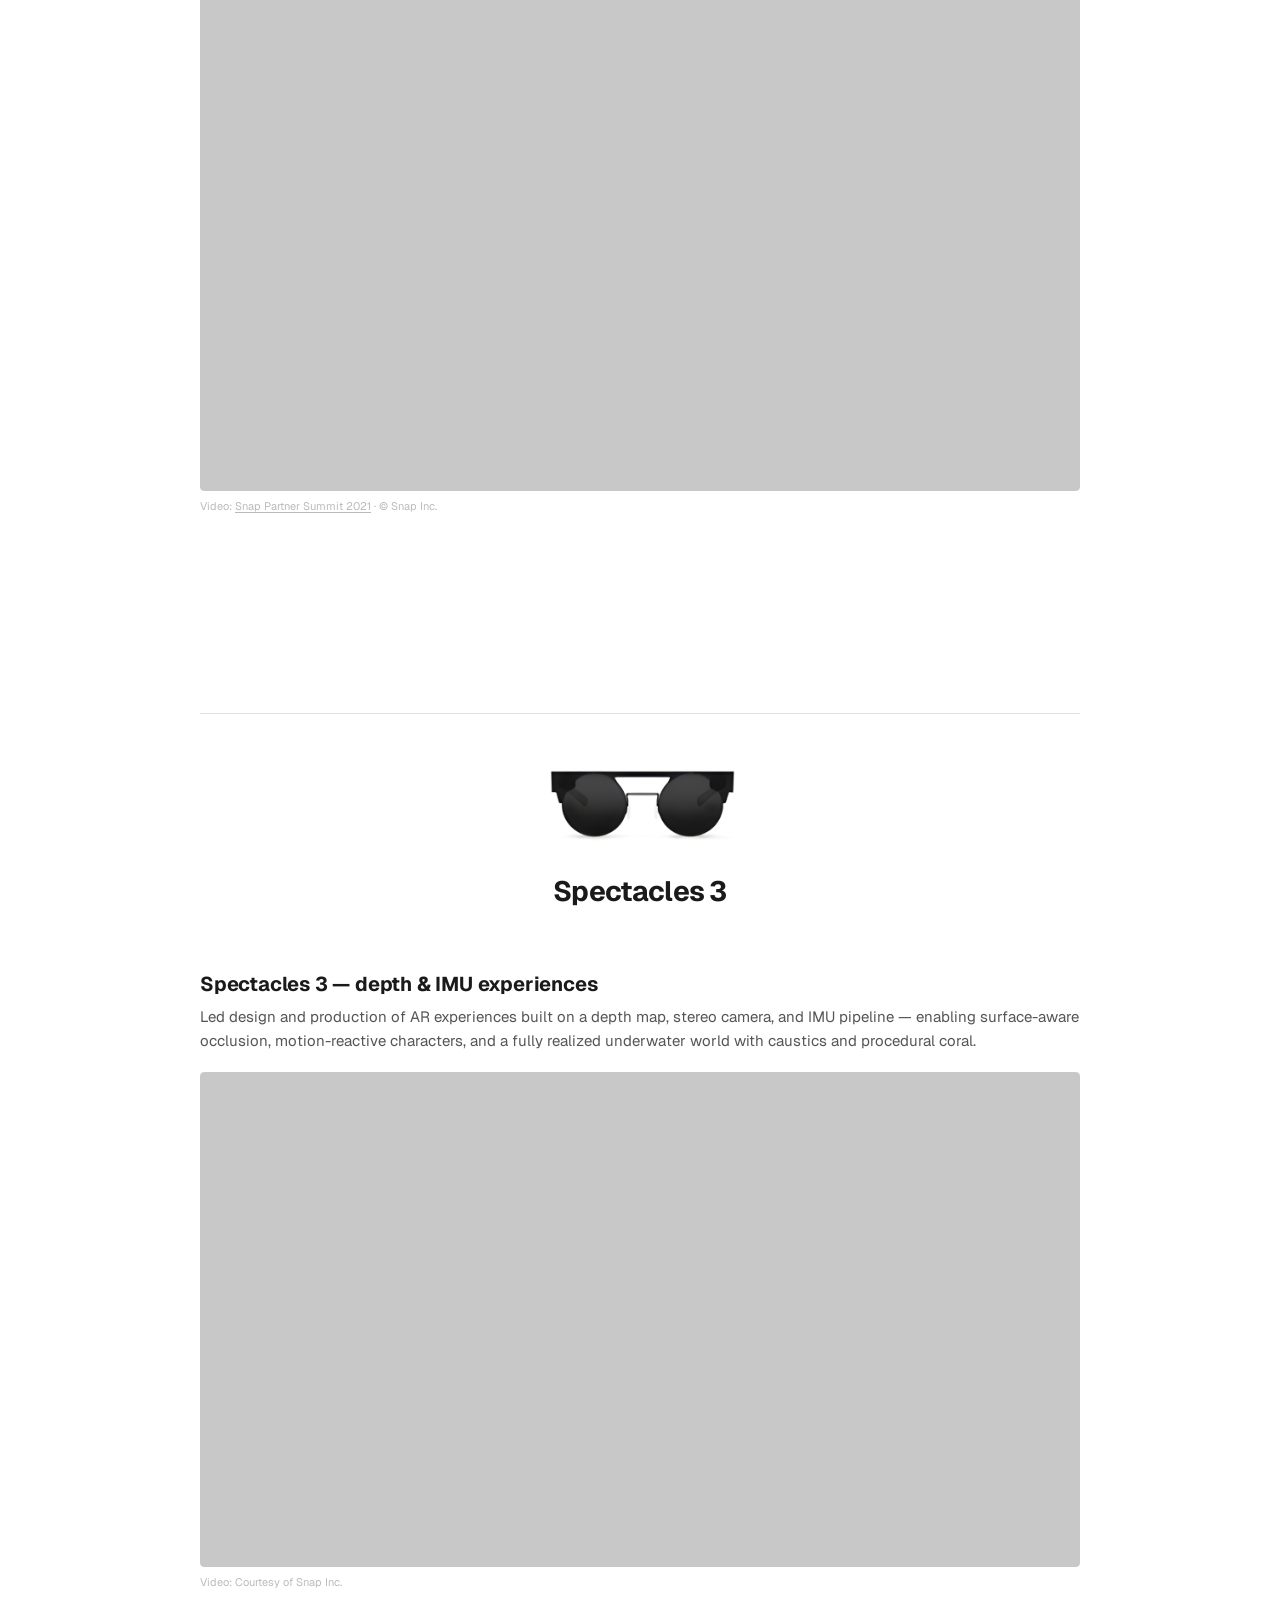
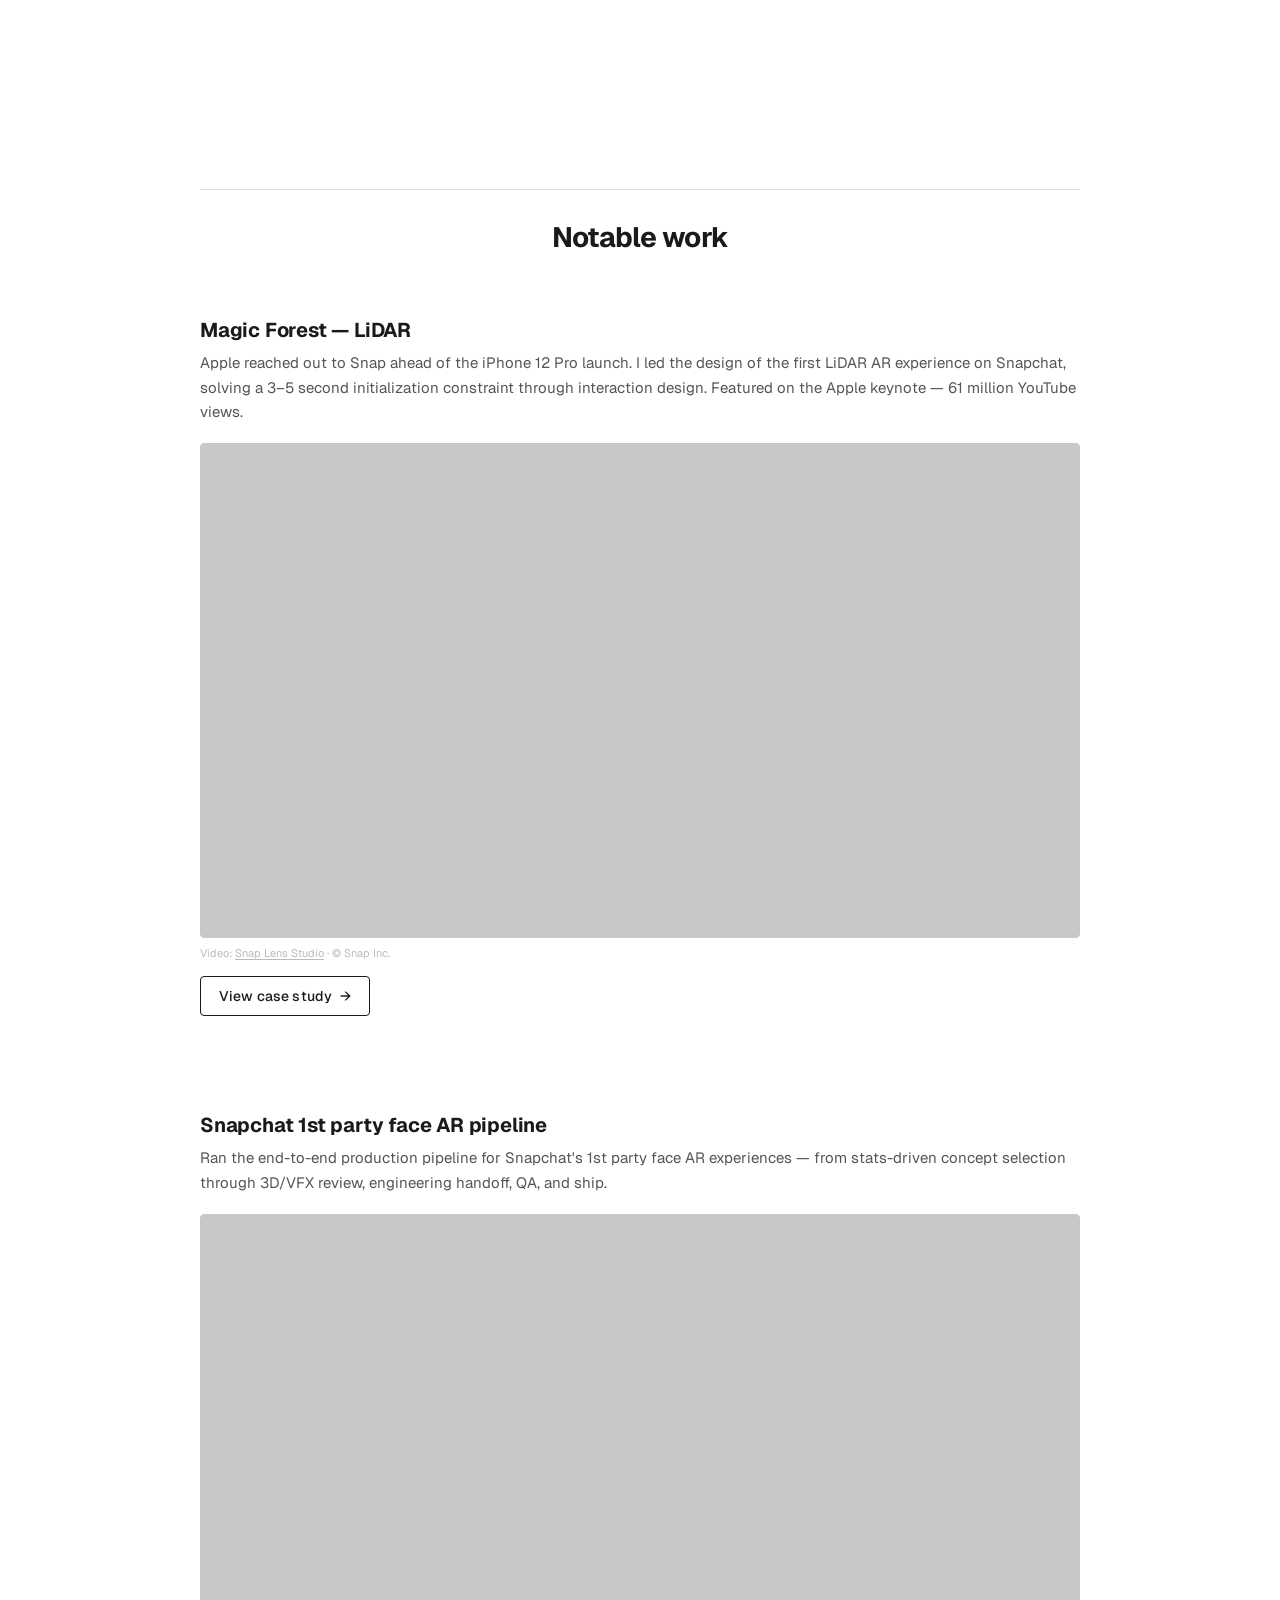
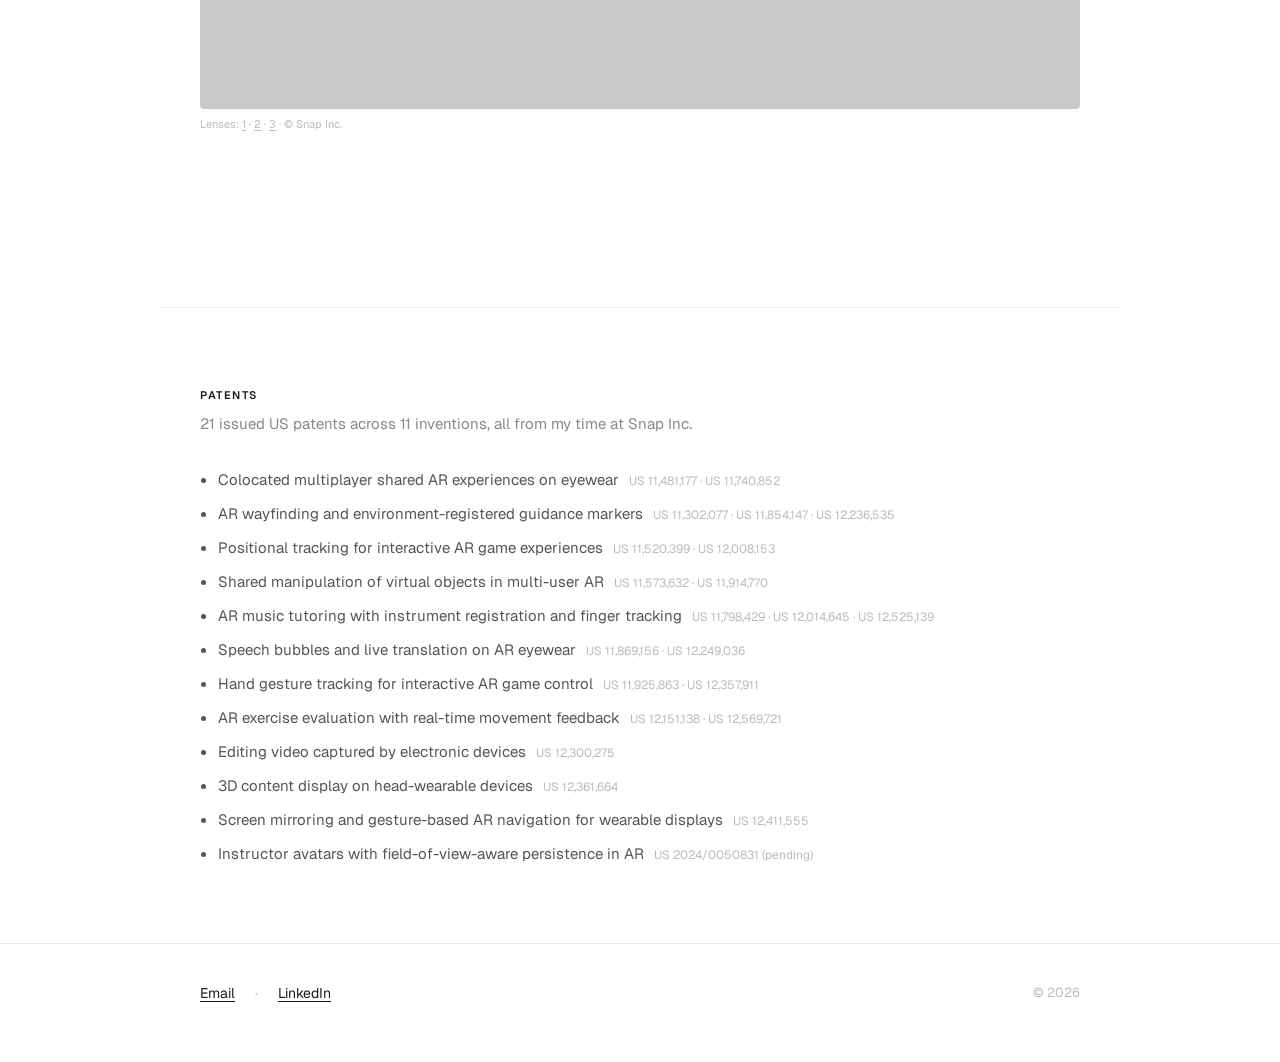
==== commit 3e39b536: "Update patents to 21, fix LinkedIn links, email copies on click" ====
--- a/index.html
+++ b/index.html
@@ -32,7 +32,7 @@
   <div class="nav-right">
     <a href="mailto:kucherdim@gmail.com">Email</a>
     <span class="nav-sep">·</span>
-    <a href="https://www.linkedin.com/in/dmitry-kucher-b4b960a4/" target="_blank" rel="noopener">LinkedIn</a>
+    <a href="https://www.linkedin.com/in/dmytro-kucher-b4b960a4/" target="_blank" rel="noopener">LinkedIn</a>
   </div>
 </nav>
 
@@ -41,7 +41,7 @@
     <h1>Dmytro Kucher</h1>
     <p class="subtitle">Product Designer · Spatial Computing &amp; AI</p>
 
-    <p class="lead">For <strong>nine years</strong> I designed the interaction layer of Spectacles — the spatial UI primitives, input models, and platform frameworks that shipped across multiple generations of AR hardware. Much of it turned on-device computer vision and machine learning into usable interfaces, most recently the <strong>AI-driven first-party Specs apps</strong> I designed, prototyped with Cursor and Lens Studio over MCP. <strong>8 US patents</strong>. One experience on an Apple keynote seen by <strong>61 million people</strong>.</p>
+    <p class="lead">For <strong>nine years</strong> I designed the interaction layer of Spectacles — the spatial UI primitives, input models, and platform frameworks that shipped across multiple generations of AR hardware. Much of it turned on-device computer vision and machine learning into usable interfaces, most recently the <strong>AI-driven first-party Specs apps</strong> I designed, prototyped with Cursor and Lens Studio over MCP. <strong>21 US patents</strong>. One experience on an Apple keynote seen by <strong>61 million people</strong>.</p>
   </div>
 </section>
 
@@ -157,16 +157,20 @@
 <section class="patents-section">
   <div class="wrapper">
     <div class="section-label">Patents</div>
-    <p class="patents-intro">8 US patents, all issued or pending during my time at Snap Inc.</p>
+    <p class="patents-intro">21 issued US patents across 11 inventions, all from my time at Snap Inc.</p>
     <ul class="patent-list">
-      <li><div class="patent-row"><span class="patent-desc">Colocated multiplayer shared AR experiences on eyewear</span><span class="patent-num">US 11,740,852</span></div></li>
-      <li><div class="patent-row"><span class="patent-desc">Screen mirroring and gesture-based AR navigation for wearable displays</span><span class="patent-num">US 2025/0110563</span></div></li>
-      <li><div class="patent-row"><span class="patent-desc">AR wayfinding and environment-registered guidance markers</span><span class="patent-num">US 2022/0292780 · US 11,302,077</span></div></li>
-      <li><div class="patent-row"><span class="patent-desc">Instructor avatars with field-of-view-aware persistence in AR</span><span class="patent-num">US 2024/0050831</span></div></li>
-      <li><div class="patent-row"><span class="patent-desc">Hand gesture tracking for interactive AR game control</span><span class="patent-num">US 2024/0157235</span></div></li>
-      <li><div class="patent-row"><span class="patent-desc">AR music tutoring with instrument registration and finger tracking</span><span class="patent-num">US 2024/0249640</span></div></li>
-      <li><div class="patent-row"><span class="patent-desc">AR exercise evaluation with real-time movement feedback</span><span class="patent-num">US 2025/0041661</span></div></li>
-      <li><div class="patent-row"><span class="patent-desc">Positional tracking for interactive AR game experiences</span><span class="patent-num">US 2023/0082063</span></div></li>
+      <li><div class="patent-row"><span class="patent-desc">Colocated multiplayer shared AR experiences on eyewear</span><span class="patent-num">US 11,481,177 · US 11,740,852</span></div></li>
+      <li><div class="patent-row"><span class="patent-desc">AR wayfinding and environment-registered guidance markers</span><span class="patent-num">US 11,302,077 · US 11,854,147 · US 12,236,535</span></div></li>
+      <li><div class="patent-row"><span class="patent-desc">Positional tracking for interactive AR game experiences</span><span class="patent-num">US 11,520,399 · US 12,008,153</span></div></li>
+      <li><div class="patent-row"><span class="patent-desc">Shared manipulation of virtual objects in multi-user AR</span><span class="patent-num">US 11,573,632 · US 11,914,770</span></div></li>
+      <li><div class="patent-row"><span class="patent-desc">AR music tutoring with instrument registration and finger tracking</span><span class="patent-num">US 11,798,429 · US 12,014,645 · US 12,525,139</span></div></li>
+      <li><div class="patent-row"><span class="patent-desc">Speech bubbles and live translation on AR eyewear</span><span class="patent-num">US 11,869,156 · US 12,249,036</span></div></li>
+      <li><div class="patent-row"><span class="patent-desc">Hand gesture tracking for interactive AR game control</span><span class="patent-num">US 11,925,863 · US 12,357,911</span></div></li>
+      <li><div class="patent-row"><span class="patent-desc">AR exercise evaluation with real-time movement feedback</span><span class="patent-num">US 12,151,138 · US 12,569,721</span></div></li>
+      <li><div class="patent-row"><span class="patent-desc">Editing video captured by electronic devices</span><span class="patent-num">US 12,300,275</span></div></li>
+      <li><div class="patent-row"><span class="patent-desc">3D content display on head-wearable devices</span><span class="patent-num">US 12,361,664</span></div></li>
+      <li><div class="patent-row"><span class="patent-desc">Screen mirroring and gesture-based AR navigation for wearable displays</span><span class="patent-num">US 12,411,555</span></div></li>
+      <li><div class="patent-row"><span class="patent-desc">Instructor avatars with field-of-view-aware persistence in AR</span><span class="patent-num">US 2024/0050831 (pending)</span></div></li>
     </ul>
   </div>
 </section>
@@ -176,7 +180,7 @@
     <div class="footer-inner">
       <a href="mailto:kucherdim@gmail.com">Email</a>
       <span class="footer-sep">·</span>
-      <a href="https://www.linkedin.com/in/dmitry-kucher-b4b960a4/" target="_blank" rel="noopener">LinkedIn</a>
+      <a href="https://www.linkedin.com/in/dmytro-kucher-b4b960a4/" target="_blank" rel="noopener">LinkedIn</a>
       <span class="footer-copy">© 2026</span>
     </div>
   </div>
@@ -235,5 +239,6 @@
       observer.observe(el);
     });
   </script>
+<script src="copy-email.js" defer></script>
 </body>
 </html>
